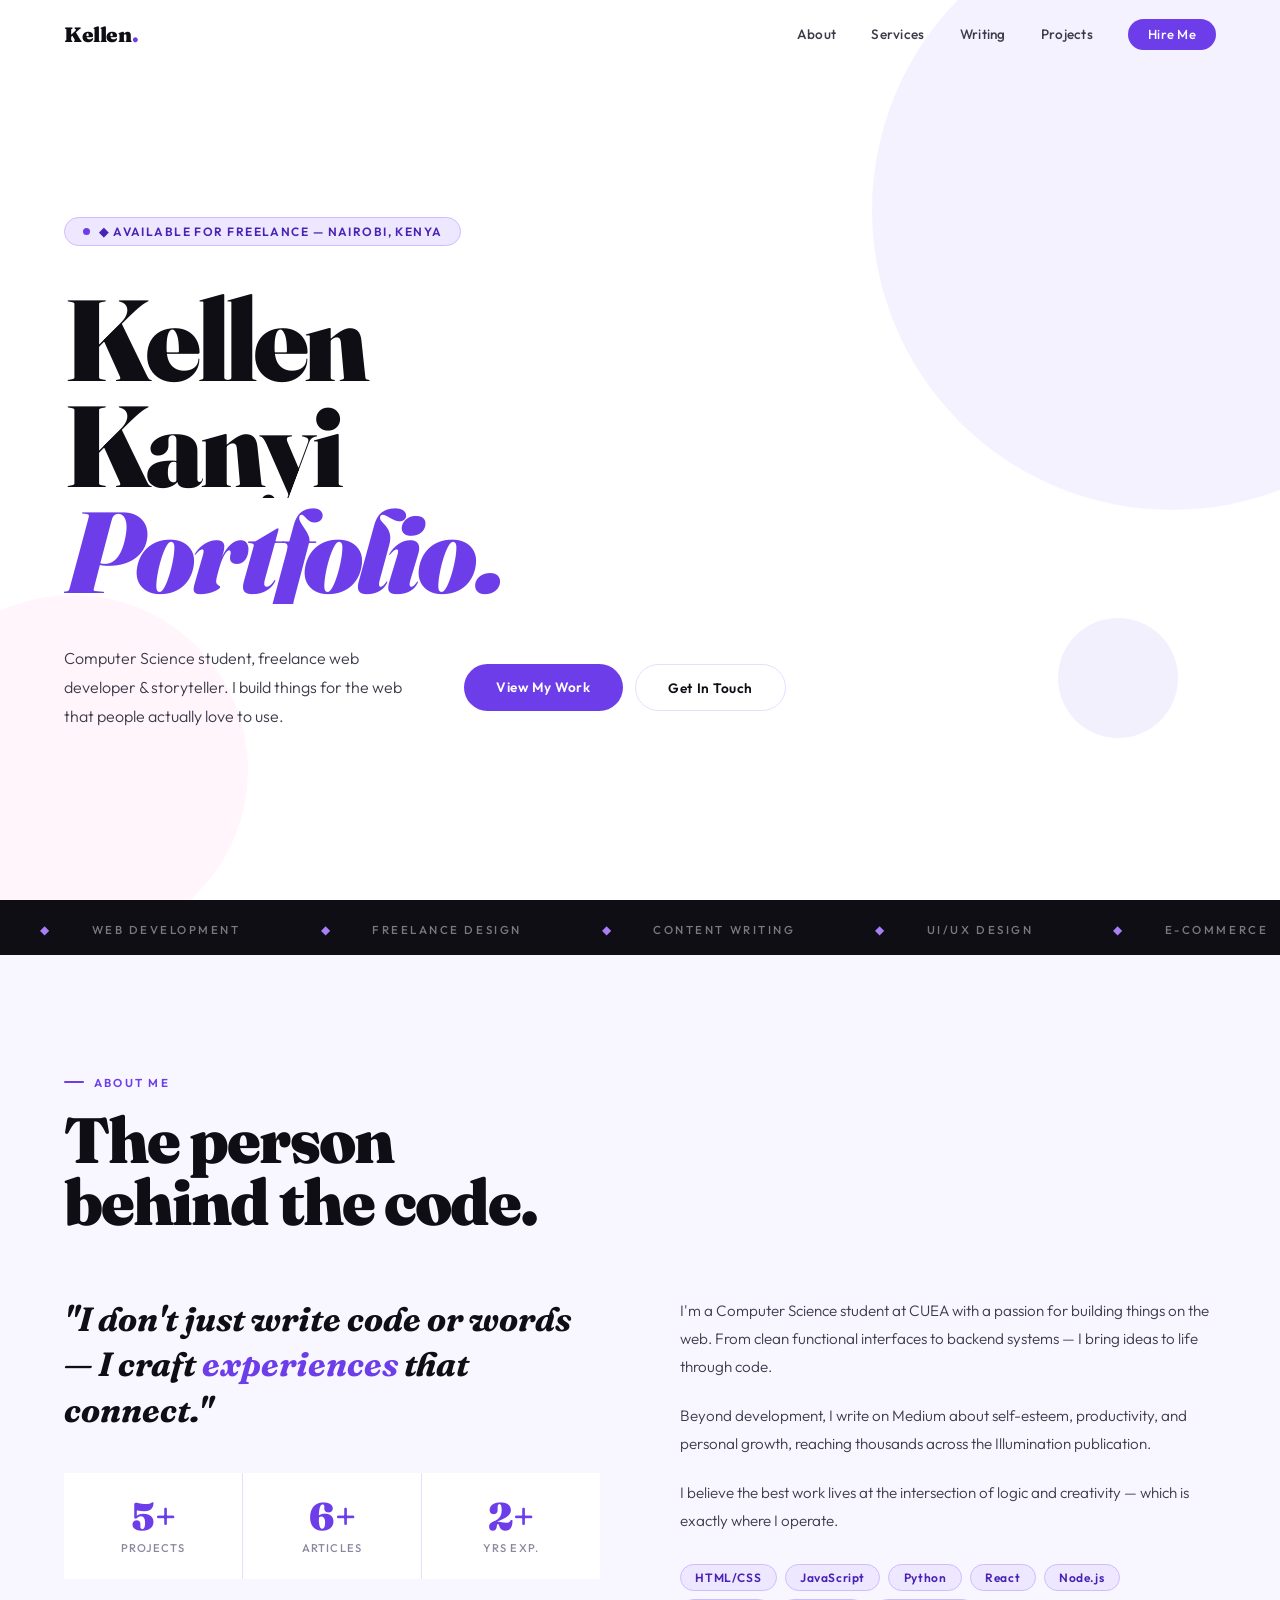
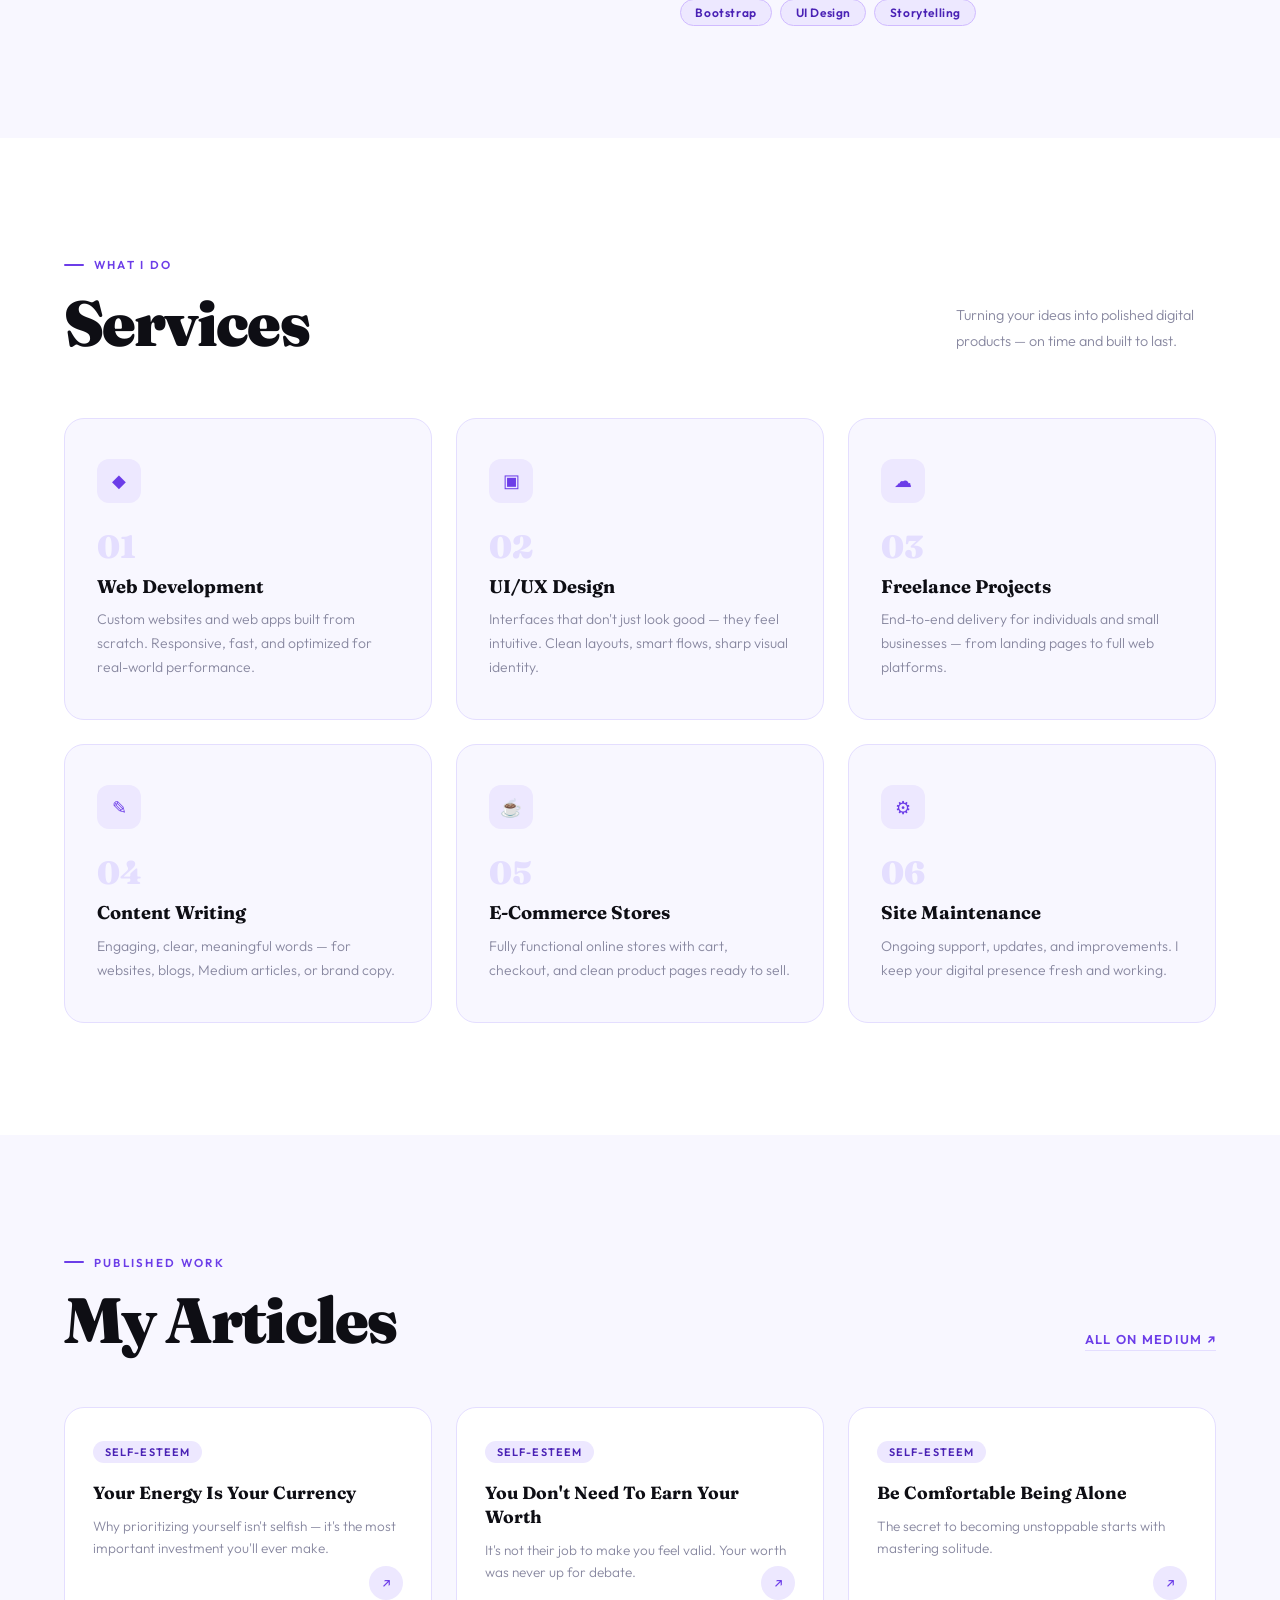
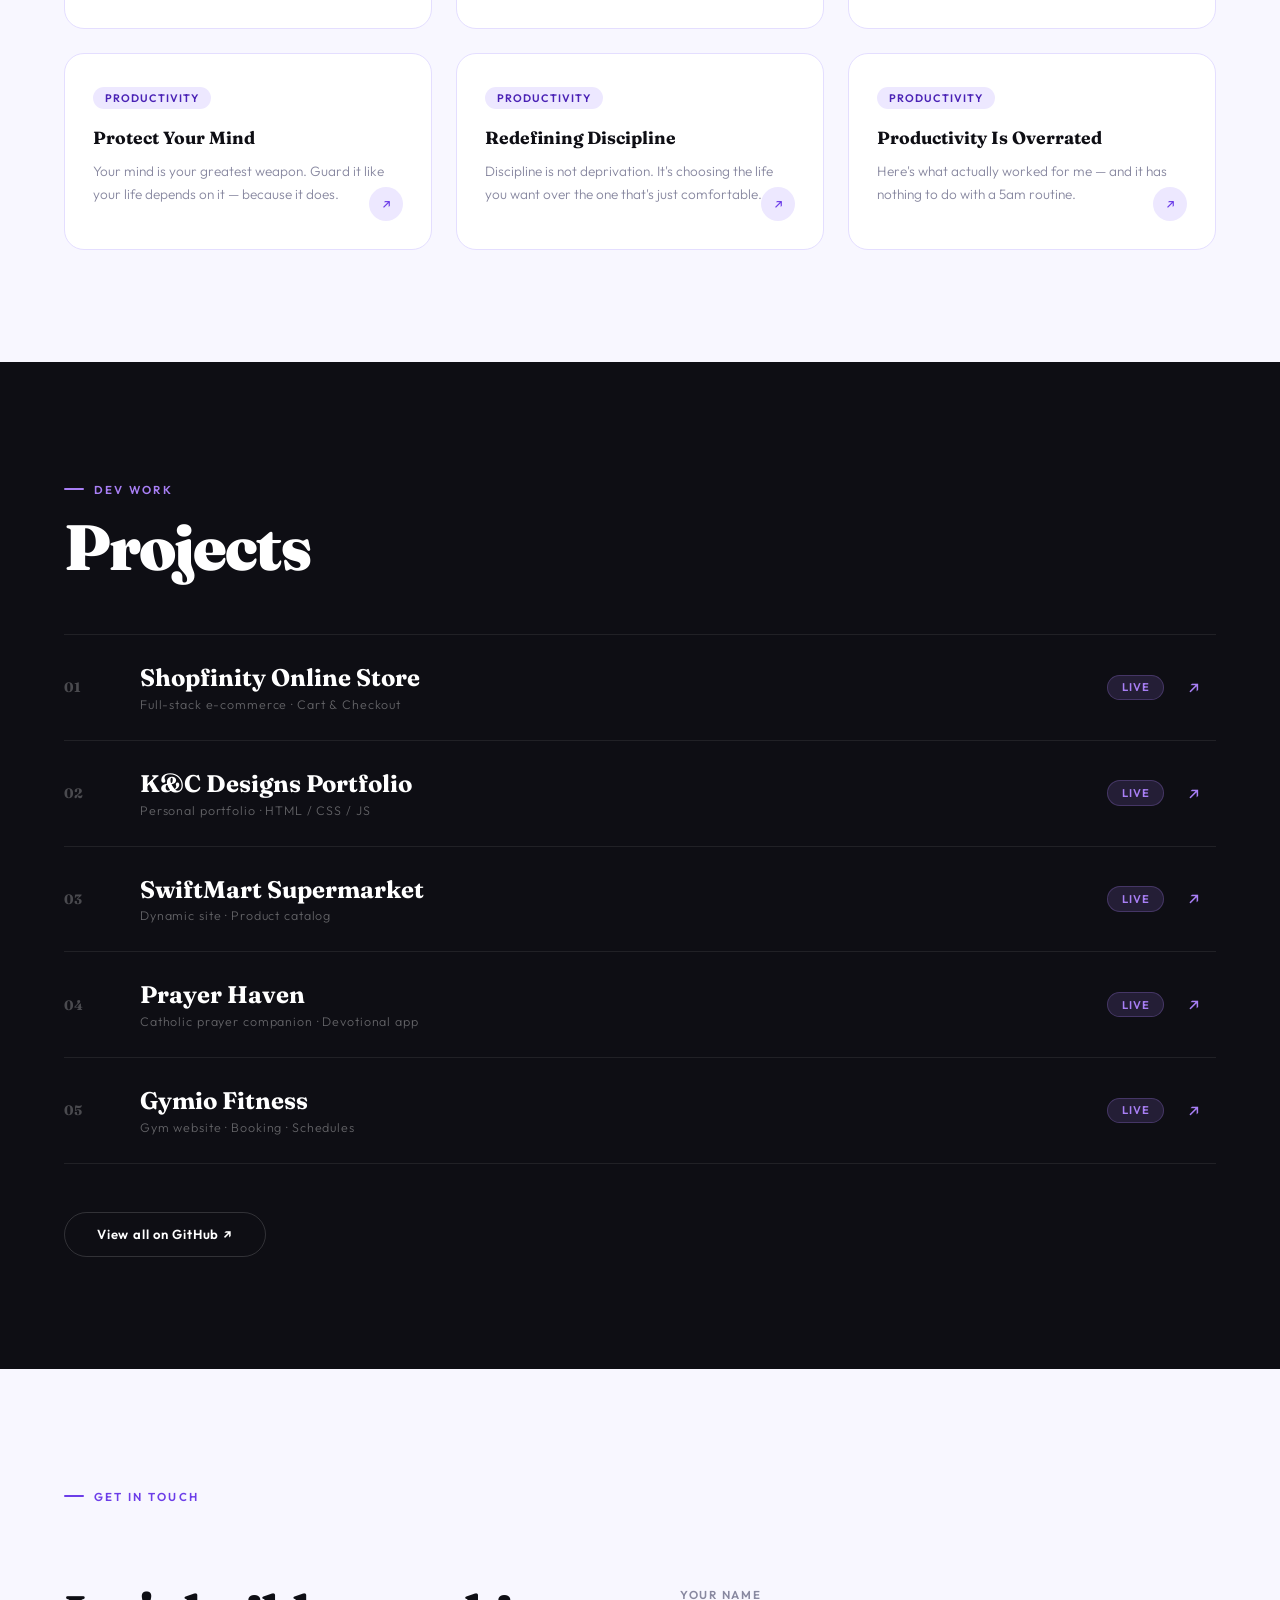
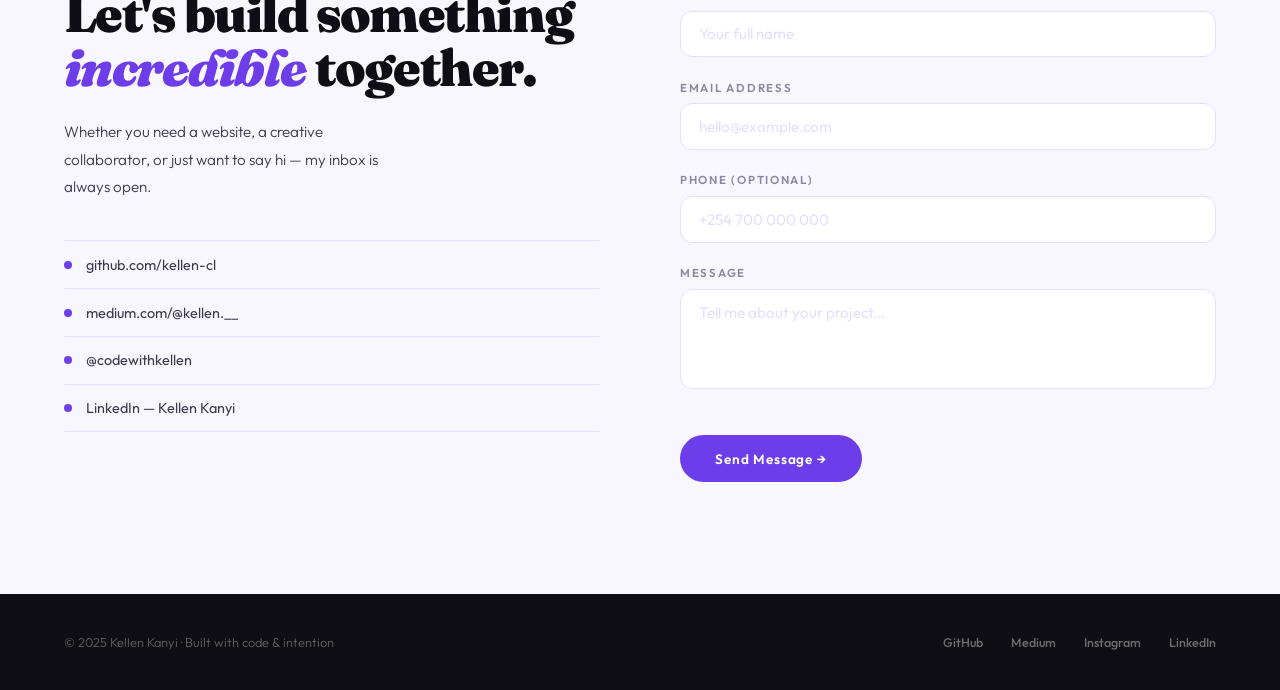
==== index.html @ f04d20f4 "Update index.html" ====
<!DOCTYPE html>
<html lang="en">
<head>
<meta charset="UTF-8">
<meta name="viewport" content="width=device-width, initial-scale=1.0">
<title>Kellen Kanyi</title>
<link href="https://fonts.googleapis.com/css2?family=Fraunces:ital,wght@0,700;0,900;1,700&family=Outfit:wght@300;400;500;600&display=swap" rel="stylesheet">
<style>
*{margin:0;padding:0;box-sizing:border-box}
:root{
  --white:#ffffff;--off:#f8f7ff;--off2:#f0eeff;
  --ink:#0e0e14;--ink2:#3a3a4a;--ink3:#8888a0;
  --p:#6c3de8;--p-dark:#4a22b5;--p-light:#ede8ff;--p-mid:#a87ff5;
  --border:#e4deff;
}
html{scroll-behavior:smooth}
body{background:var(--white);color:var(--ink);font-family:'Outfit',sans-serif;overflow-x:hidden}
::-webkit-scrollbar{width:3px}
::-webkit-scrollbar-track{background:var(--off)}
::-webkit-scrollbar-thumb{background:var(--p)}

/* NAV */
nav{position:fixed;top:0;left:0;right:0;z-index:200;padding:1.2rem 5vw;display:flex;justify-content:space-between;align-items:center;transition:all .35s}
nav.scrolled{background:rgba(255,255,255,.94);backdrop-filter:blur(18px);border-bottom:1px solid var(--border);padding:.9rem 5vw}
.nav-logo{font-family:'Fraunces',serif;font-weight:900;font-size:1.3rem;color:var(--ink);text-decoration:none;letter-spacing:-.02em}
.nav-logo span{color:var(--p)}
.nav-links{display:flex;gap:2.2rem;align-items:center}
.nav-links a{color:var(--ink2);text-decoration:none;font-size:.85rem;font-weight:500;letter-spacing:.02em;transition:color .2s}
.nav-links a:hover{color:var(--p)}
.nav-cta{background:var(--p)!important;color:#fff!important;padding:.45rem 1.25rem!important;font-size:.82rem!important}
.nav-cta:hover{background:var(--p-dark)!important}
.hamburger{display:none;flex-direction:column;gap:5px;cursor:pointer;padding:4px}
.hamburger span{display:block;width:22px;height:2px;background:var(--ink);border-radius:2px;transition:all .3s}
.mob-menu{display:none;position:fixed;top:64px;left:0;right:0;bottom:0;background:#fff;z-index:190;padding:3rem 5vw;flex-direction:column;gap:0}
.mob-menu.open{display:flex}
.mob-menu a{font-family:'Fraunces',serif;font-size:2.4rem;font-weight:700;color:var(--ink);text-decoration:none;padding:1rem 0;border-bottom:1px solid var(--border);opacity:0;transform:translateY(20px);animation:mobIn .4s forwards}
.mob-menu a:nth-child(1){animation-delay:.05s}
.mob-menu a:nth-child(2){animation-delay:.1s}
.mob-menu a:nth-child(3){animation-delay:.15s}
.mob-menu a:nth-child(4){animation-delay:.2s}
.mob-menu a:nth-child(5){animation-delay:.25s}
.mob-menu a:hover{color:var(--p)}
@keyframes mobIn{to{opacity:1;transform:translateY(0)}}

/* HERO */
#hero{min-height:100vh;display:flex;align-items:center;padding:8rem 5vw 5rem;background:var(--white);position:relative;overflow:hidden}
.hero-blob{position:absolute;border-radius:50%;pointer-events:none}
.blob1{width:min(600px,90vw);height:min(600px,90vw);background:var(--p-light);top:-10%;right:-15%;opacity:.55;border-radius:50%}
.blob2{width:min(350px,60vw);height:min(350px,60vw);background:#ffe8f5;bottom:-5%;left:-8%;opacity:.45;border-radius:50%}
.blob3{width:120px;height:120px;background:var(--p);bottom:18%;right:8%;opacity:.08;border-radius:50%}
.hero-inner{position:relative;z-index:2;max-width:800px}
.hero-tag{display:inline-flex;align-items:center;gap:.6rem;background:var(--p-light);color:var(--p-dark);border:1px solid #d0bbff;padding:.38rem 1.1rem;font-size:.75rem;font-weight:600;letter-spacing:.12em;text-transform:uppercase;border-radius:100px;margin-bottom:2.5rem;opacity:0;animation:fadeUp .7s .15s forwards}
.hero-tag::before{content:'';width:7px;height:7px;border-radius:50%;background:var(--p);animation:blink 1.8s infinite}
@keyframes blink{0%,100%{opacity:1}50%{opacity:.3}}
h1.hero-h{font-family:'Fraunces',serif;font-weight:900;font-size:clamp(3.2rem,9vw,8rem);line-height:.92;letter-spacing:-.04em;color:var(--ink)}
.hero-h .ln{overflow:hidden;display:block}
.hero-h .ln span{display:block;opacity:0;transform:translateY(108%);animation:slideUp .9s cubic-bezier(.16,1,.3,1) forwards}
.hero-h .ln:nth-child(1) span{animation-delay:.25s}
.hero-h .ln:nth-child(2) span{animation-delay:.4s}
.hero-h .ln:nth-child(3) span{animation-delay:.55s;font-style:italic;color:var(--p)}
.hero-row{display:flex;flex-wrap:wrap;gap:2.5rem;align-items:center;margin-top:2.5rem;opacity:0;animation:fadeUp .8s .85s forwards}
.hero-desc{max-width:360px;font-size:1rem;line-height:1.8;color:var(--ink2);font-weight:300}
.hero-btns{display:flex;flex-wrap:wrap;gap:.8rem}
.btn-primary{background:var(--p);color:#fff;padding:.85rem 2rem;font-family:'Outfit',sans-serif;font-size:.85rem;font-weight:600;letter-spacing:.04em;text-decoration:none;border-radius:100px;transition:background .25s,transform .2s;display:inline-block}
.btn-primary:hover{background:var(--p-dark);transform:translateY(-2px)}
.btn-outline{background:transparent;color:var(--ink);border:1.5px solid var(--border);padding:.85rem 2rem;font-family:'Outfit',sans-serif;font-size:.85rem;font-weight:600;letter-spacing:.04em;text-decoration:none;border-radius:100px;transition:all .25s;display:inline-block}
.btn-outline:hover{border-color:var(--p);color:var(--p)}
@keyframes slideUp{to{opacity:1;transform:translateY(0)}}
@keyframes fadeUp{from{opacity:0;transform:translateY(18px)}to{opacity:1;transform:translateY(0)}}

/* MARQUEE */
.marquee-wrap{padding:1.1rem 0;background:var(--ink);overflow:hidden;white-space:nowrap}
.marquee-track{display:inline-flex;animation:ticker 20s linear infinite}
.m-item{font-size:.72rem;letter-spacing:.22em;text-transform:uppercase;font-weight:500;color:rgba(255,255,255,.45);padding:0 2.5rem}
.m-item .dot{color:var(--p-mid);margin-right:2.5rem}
@keyframes ticker{from{transform:translateX(0)}to{transform:translateX(-50%)}}

/* COMMON */
section{padding:7rem 5vw;position:relative}
.eyebrow{display:inline-flex;align-items:center;gap:.6rem;font-size:.72rem;font-weight:600;letter-spacing:.2em;text-transform:uppercase;color:var(--p);margin-bottom:1.2rem}
.eyebrow::before{content:'';width:20px;height:2px;background:var(--p);border-radius:2px}
.sec-title{font-family:'Fraunces',serif;font-weight:900;font-size:clamp(2.2rem,5vw,4rem);line-height:.97;letter-spacing:-.03em;color:var(--ink)}

/* ABOUT */
#about{background:var(--off)}
.about-wrap{display:grid;grid-template-columns:1fr 1fr;gap:5rem;align-items:start;margin-top:4rem}
.about-quote{font-family:'Fraunces',serif;font-size:clamp(1.4rem,2.8vw,2.1rem);font-style:italic;font-weight:700;line-height:1.35;color:var(--ink);margin-bottom:2.5rem}
.about-quote em{color:var(--p);font-style:italic}
.stats-row{display:grid;grid-template-columns:repeat(3,1fr);gap:1px;background:var(--border)}
.stat-b{background:var(--white);padding:1.5rem 1rem;text-align:center}
.stat-n{font-family:'Fraunces',serif;font-size:2.4rem;font-weight:900;color:var(--p);line-height:1}
.stat-l{font-size:.7rem;letter-spacing:.1em;text-transform:uppercase;color:var(--ink3);margin-top:.35rem;font-weight:500}
.about-body p{color:var(--ink2);line-height:1.85;font-size:.95rem;font-weight:300;margin-bottom:1.3rem}
.skill-chips{display:flex;flex-wrap:wrap;gap:.5rem;margin-top:1.75rem}
.sk{background:var(--p-light);color:var(--p-dark);border:1px solid #d0bbff;padding:.32rem .9rem;font-size:.75rem;font-weight:600;letter-spacing:.05em;border-radius:100px}

/* SERVICES */
#services{background:var(--white)}
.svc-top{display:flex;flex-wrap:wrap;justify-content:space-between;align-items:flex-end;gap:2rem;margin-bottom:4rem}
.svc-note{max-width:260px;color:var(--ink3);font-size:.9rem;line-height:1.75;font-weight:300}
.svc-grid{display:grid;grid-template-columns:repeat(3,1fr);gap:1.5rem}
.svc-card{background:var(--off);border:1px solid var(--border);padding:2.5rem 2rem;border-radius:20px;position:relative;overflow:hidden;transition:all .35s cubic-bezier(.16,1,.3,1)}
.svc-card:hover{background:var(--p);border-color:var(--p);transform:translateY(-6px)}
.svc-card:hover .svc-n{color:rgba(255,255,255,.2)}
.svc-card:hover .svc-name{color:#fff}
.svc-card:hover .svc-desc{color:rgba(255,255,255,.75)}
.svc-card:hover .svc-icon-wrap{background:rgba(255,255,255,.15);color:#fff}
.svc-icon-wrap{width:44px;height:44px;background:var(--p-light);border-radius:12px;display:flex;align-items:center;justify-content:center;font-size:1.1rem;margin-bottom:1.75rem;transition:all .35s;color:var(--p)}
.svc-n{font-family:'Fraunces',serif;font-size:2rem;font-weight:900;color:var(--border);line-height:1;margin-bottom:.75rem;transition:color .35s}
.svc-name{font-family:'Fraunces',serif;font-size:1.15rem;font-weight:700;color:var(--ink);margin-bottom:.65rem;transition:color .35s}
.svc-desc{color:var(--ink3);font-size:.875rem;line-height:1.7;font-weight:300;transition:color .35s}

/* WRITING */
#writing{background:var(--off)}
.writing-top{display:flex;flex-wrap:wrap;justify-content:space-between;align-items:flex-end;gap:1.5rem;margin-bottom:3.5rem}
.med-link{font-size:.8rem;font-weight:600;letter-spacing:.1em;text-transform:uppercase;color:var(--p);text-decoration:none;display:inline-flex;align-items:center;gap:.4rem;border-bottom:1.5px solid var(--border);padding-bottom:.2rem;transition:border-color .2s}
.med-link:hover{border-color:var(--p)}
.art-grid{display:grid;grid-template-columns:repeat(3,1fr);gap:1.5rem}
.art-card{background:var(--white);border:1px solid var(--border);border-radius:20px;padding:2rem 1.75rem 2.75rem;position:relative;text-decoration:none;color:inherit;display:block;transition:all .35s cubic-bezier(.16,1,.3,1)}
.art-card:hover{border-color:var(--p);transform:translateY(-5px);box-shadow:0 16px 40px rgba(108,61,232,.1)}
.art-cat{display:inline-block;background:var(--p-light);color:var(--p-dark);padding:.25rem .75rem;border-radius:100px;font-size:.68rem;font-weight:600;letter-spacing:.1em;text-transform:uppercase;margin-bottom:1.1rem}
.art-title{font-family:'Fraunces',serif;font-size:1.1rem;font-weight:700;line-height:1.35;color:var(--ink);margin-bottom:.65rem}
.art-snip{color:var(--ink3);font-size:.85rem;line-height:1.65;font-weight:300}
.art-arr{position:absolute;bottom:1.75rem;right:1.75rem;width:34px;height:34px;background:var(--p-light);border-radius:50%;display:flex;align-items:center;justify-content:center;color:var(--p);font-size:.85rem;transition:all .3s}
.art-card:hover .art-arr{background:var(--p);color:#fff}

/* PROJECTS */
#projects{background:var(--ink)}
#projects .eyebrow{color:var(--p-mid)}
#projects .eyebrow::before{background:var(--p-mid)}
#projects .sec-title{color:#fff}
.proj-list{margin-top:3.5rem}
.proj-row{display:grid;grid-template-columns:52px 1fr auto 28px;gap:1.5rem;align-items:center;padding:1.75rem 0;border-bottom:1px solid rgba(255,255,255,.08);text-decoration:none;color:inherit;transition:all .25s}
.proj-row:first-child{border-top:1px solid rgba(255,255,255,.08)}
.proj-row:hover{padding-left:.75rem}
.proj-idx{font-family:'Fraunces',serif;font-size:.85rem;color:rgba(255,255,255,.25);font-weight:700}
.proj-name{font-family:'Fraunces',serif;font-size:clamp(1.1rem,2.5vw,1.5rem);font-weight:700;color:#fff;transition:color .25s}
.proj-row:hover .proj-name{color:var(--p-mid)}
.proj-sub{font-size:.78rem;letter-spacing:.07em;color:rgba(255,255,255,.35);margin-top:.3rem;font-weight:300}
.proj-tag{background:rgba(168,127,245,.15);color:var(--p-mid);border:1px solid rgba(168,127,245,.25);padding:.3rem .85rem;font-size:.7rem;font-weight:600;letter-spacing:.08em;text-transform:uppercase;border-radius:100px;white-space:nowrap}
.proj-arr{color:var(--p-mid);font-size:1.1rem;transition:transform .3s}
.proj-row:hover .proj-arr{transform:translate(3px,-3px)}
.proj-gh-btn{display:inline-flex;align-items:center;gap:.65rem;margin-top:3rem;background:transparent;border:1.5px solid rgba(255,255,255,.15);color:#fff;padding:.85rem 2rem;font-family:'Outfit',sans-serif;font-size:.82rem;font-weight:600;letter-spacing:.06em;text-decoration:none;border-radius:100px;transition:all .3s}
.proj-gh-btn:hover{background:var(--p);border-color:var(--p)}

/* CONTACT */
#contact{background:var(--off)}
.contact-wrap{display:grid;grid-template-columns:1fr 1fr;gap:5rem;margin-top:4rem;align-items:start}
.contact-big{font-family:'Fraunces',serif;font-size:clamp(1.8rem,4vw,3.2rem);font-weight:900;line-height:1.05;letter-spacing:-.03em;color:var(--ink);margin-bottom:1.5rem}
.contact-big em{color:var(--p);font-style:italic}
.contact-sub{color:var(--ink2);font-size:.95rem;line-height:1.8;font-weight:300;margin-bottom:2.5rem;max-width:320px}
.c-links{border-top:1px solid var(--border)}
.c-link{display:flex;align-items:center;gap:.9rem;padding:.9rem 0;border-bottom:1px solid var(--border);color:var(--ink2);text-decoration:none;font-size:.9rem;font-weight:400;transition:color .2s}
.c-link:hover{color:var(--p)}
.c-dot{width:8px;height:8px;border-radius:50%;background:var(--p);flex-shrink:0}
.f-group{margin-bottom:1.4rem}
.f-label{display:block;font-size:.72rem;font-weight:600;letter-spacing:.15em;text-transform:uppercase;color:var(--ink3);margin-bottom:.55rem}
.f-input{width:100%;background:var(--white);border:1.5px solid var(--border);border-radius:12px;padding:.8rem 1.1rem;color:var(--ink);font-family:'Outfit',sans-serif;font-size:.95rem;font-weight:400;outline:none;transition:border-color .25s}
.f-input:focus{border-color:var(--p)}
.f-input::placeholder{color:var(--border)}
textarea.f-input{resize:none;height:100px}
.btn-send{background:var(--p);color:#fff;font-family:'Outfit',sans-serif;font-weight:600;font-size:.85rem;letter-spacing:.06em;padding:.9rem 2.2rem;border:none;border-radius:100px;cursor:pointer;margin-top:1.25rem;transition:background .25s,transform .2s}
.btn-send:hover{background:var(--p-dark);transform:translateY(-2px)}

/* FOOTER */
footer{background:var(--ink);padding:2.5rem 5vw;display:flex;flex-wrap:wrap;justify-content:space-between;align-items:center;gap:1.5rem}
.foot-copy{color:rgba(255,255,255,.35);font-size:.8rem;font-weight:300}
.foot-links{display:flex;flex-wrap:wrap;gap:1.75rem}
.foot-links a{color:rgba(255,255,255,.4);text-decoration:none;font-size:.78rem;font-weight:500;transition:color .2s}
.foot-links a:hover{color:var(--p-mid)}

/* REVEAL */
.reveal{opacity:0;transform:translateY(32px);transition:opacity .9s cubic-bezier(.16,1,.3,1),transform .9s cubic-bezier(.16,1,.3,1)}
.reveal.vis{opacity:1;transform:translateY(0)}
.d1{transition-delay:.1s}.d2{transition-delay:.2s}.d3{transition-delay:.3s}

/* LOADER */
#loader{position:fixed;inset:0;background:var(--white);z-index:9999;display:flex;flex-direction:column;align-items:center;justify-content:center;gap:2rem;transition:opacity .7s .95s,visibility .7s .95s}
#loader.done{opacity:0;visibility:hidden;pointer-events:none}
.l-logo{font-family:'Fraunces',serif;font-size:1.6rem;font-weight:900;color:var(--ink);letter-spacing:-.03em}
.l-logo span{color:var(--p)}
.l-track{width:160px;height:2px;background:var(--border);border-radius:2px;overflow:hidden}
.l-bar{height:100%;width:0;background:var(--p);border-radius:2px;animation:lbar 1.1s cubic-bezier(.16,1,.3,1) .1s forwards}
@keyframes lbar{to{width:100%}}

/* RESPONSIVE */
@media(max-width:768px){
  .nav-links{display:none}
  .hamburger{display:flex}
  #hero{padding:7rem 5vw 4rem}
  .hero-row{flex-direction:column;align-items:flex-start;gap:2rem}
  .blob1{width:70vw;height:70vw;right:-20%}
  .about-wrap{grid-template-columns:1fr;gap:3rem}
  .svc-grid{grid-template-columns:1fr}
  .art-grid{grid-template-columns:1fr}
  .proj-row{grid-template-columns:40px 1fr 24px;gap:1rem}
  .proj-tag{display:none}
  .contact-wrap{grid-template-columns:1fr;gap:3.5rem}
  footer{flex-direction:column;text-align:center}
  section{padding:4.5rem 5vw}
}
@media(min-width:769px) and (max-width:1060px){
  .svc-grid{grid-template-columns:1fr 1fr}
  .art-grid{grid-template-columns:1fr 1fr}
  .proj-row{grid-template-columns:44px 1fr auto 24px}
}
</style>
</head>
<body>

<div id="loader">
  <div class="l-logo">Kellen <span>Kanyi</span></div>
  <div class="l-track"><div class="l-bar"></div></div>
</div>

<nav id="nav">
  <a class="nav-logo" href="#">Kellen<span>.</span></a>
  <div class="nav-links">
    <a href="#about">About</a>
    <a href="#services">Services</a>
    <a href="#writing">Writing</a>
    <a href="#projects">Projects</a>
    <a href="#contact" class="nav-cta btn-primary" style="padding:.45rem 1.25rem;font-size:.82rem;border-radius:100px">Hire Me</a>
  </div>
  <div class="hamburger" id="hbg" onclick="toggleMob()">
    <span id="h1"></span><span id="h2"></span><span id="h3"></span>
  </div>
</nav>

<div class="mob-menu" id="mobMenu">
  <a href="#about" onclick="closeMob()">About</a>
  <a href="#services" onclick="closeMob()">Services</a>
  <a href="#writing" onclick="closeMob()">Writing</a>
  <a href="#projects" onclick="closeMob()">Projects</a>
  <a href="#contact" onclick="closeMob()">Contact</a>
</div>

<!-- HERO -->
<section id="hero">
  <div class="hero-blob blob1"></div>
  <div class="hero-blob blob2"></div>
  <div class="hero-blob blob3"></div>
  <div class="hero-inner">
    <div class="hero-tag">&#9670; Available for freelance &mdash; Nairobi, Kenya</div>
    <h1 class="hero-h">
      <span class="ln"><span>Kellen</span></span>
      <span class="ln"><span>Kanyi</span></span>
      <span class="ln"><span>Portfolio.</span></span>
    </h1>
    <div class="hero-row">
      <p class="hero-desc">Computer Science student, freelance web developer &amp; storyteller. I build things for the web that people actually love to use.</p>
      <div class="hero-btns">
        <a class="btn-primary" href="#projects">View My Work</a>
        <a class="btn-outline" href="#contact">Get In Touch</a>
      </div>
    </div>
  </div>
</section>

<!-- TICKER -->
<div class="marquee-wrap">
  <div class="marquee-track">
    <span class="m-item"><span class="dot">&#9670;</span>Web Development</span>
    <span class="m-item"><span class="dot">&#9670;</span>Freelance Design</span>
    <span class="m-item"><span class="dot">&#9670;</span>Content Writing</span>
    <span class="m-item"><span class="dot">&#9670;</span>UI/UX Design</span>
    <span class="m-item"><span class="dot">&#9670;</span>E-Commerce</span>
    <span class="m-item"><span class="dot">&#9670;</span>Brand Identity</span>
    <span class="m-item"><span class="dot">&#9670;</span>Web Development</span>
    <span class="m-item"><span class="dot">&#9670;</span>Freelance Design</span>
    <span class="m-item"><span class="dot">&#9670;</span>Content Writing</span>
    <span class="m-item"><span class="dot">&#9670;</span>UI/UX Design</span>
    <span class="m-item"><span class="dot">&#9670;</span>E-Commerce</span>
    <span class="m-item"><span class="dot">&#9670;</span>Brand Identity</span>
  </div>
</div>

<!-- ABOUT -->
<section id="about">
  <div class="reveal"><div class="eyebrow">About Me</div><h2 class="sec-title">The person<br>behind the code.</h2></div>
  <div class="about-wrap">
    <div class="reveal d1">
      <p class="about-quote">"I don't just write code or words &mdash; I craft <em>experiences</em> that connect."</p>
      <div class="stats-row">
        <div class="stat-b"><div class="stat-n" data-count="5">0</div><div class="stat-l">Projects</div></div>
        <div class="stat-b"><div class="stat-n" data-count="6">0</div><div class="stat-l">Articles</div></div>
        <div class="stat-b"><div class="stat-n" data-count="2">0</div><div class="stat-l">Yrs Exp.</div></div>
      </div>
    </div>
    <div class="reveal d2">
      <div class="about-body">
        <p>I'm a Computer Science student at CUEA with a passion for building things on the web. From clean functional interfaces to backend systems &mdash; I bring ideas to life through code.</p>
        <p>Beyond development, I write on Medium about self-esteem, productivity, and personal growth, reaching thousands across the Illumination publication.</p>
        <p>I believe the best work lives at the intersection of logic and creativity &mdash; which is exactly where I operate.</p>
      </div>
      <div class="skill-chips">
        <div class="sk">HTML/CSS</div>
        <div class="sk">JavaScript</div>
        <div class="sk">Python</div>
        <div class="sk">React</div>
        <div class="sk">Node.js</div>
        <div class="sk">Bootstrap</div>
        <div class="sk">UI Design</div>
        <div class="sk">Storytelling</div>
      </div>
    </div>
  </div>
</section>

<!-- SERVICES -->
<section id="services">
  <div class="svc-top reveal">
    <div><div class="eyebrow">What I Do</div><h2 class="sec-title">Services</h2></div>
    <p class="svc-note">Turning your ideas into polished digital products &mdash; on time and built to last.</p>
  </div>
  <div class="svc-grid reveal d1">
    <div class="svc-card">
      <div class="svc-icon-wrap">&#9670;</div>
      <div class="svc-n">01</div>
      <div class="svc-name">Web Development</div>
      <div class="svc-desc">Custom websites and web apps built from scratch. Responsive, fast, and optimized for real-world performance.</div>
    </div>
    <div class="svc-card">
      <div class="svc-icon-wrap">&#9635;</div>
      <div class="svc-n">02</div>
      <div class="svc-name">UI/UX Design</div>
      <div class="svc-desc">Interfaces that don't just look good &mdash; they feel intuitive. Clean layouts, smart flows, sharp visual identity.</div>
    </div>
    <div class="svc-card">
      <div class="svc-icon-wrap">&#9729;</div>
      <div class="svc-n">03</div>
      <div class="svc-name">Freelance Projects</div>
      <div class="svc-desc">End-to-end delivery for individuals and small businesses &mdash; from landing pages to full web platforms.</div>
    </div>
    <div class="svc-card">
      <div class="svc-icon-wrap">&#9998;</div>
      <div class="svc-n">04</div>
      <div class="svc-name">Content Writing</div>
      <div class="svc-desc">Engaging, clear, meaningful words &mdash; for websites, blogs, Medium articles, or brand copy.</div>
    </div>
    <div class="svc-card">
      <div class="svc-icon-wrap">&#9749;</div>
      <div class="svc-n">05</div>
      <div class="svc-name">E-Commerce Stores</div>
      <div class="svc-desc">Fully functional online stores with cart, checkout, and clean product pages ready to sell.</div>
    </div>
    <div class="svc-card">
      <div class="svc-icon-wrap">&#9881;</div>
      <div class="svc-n">06</div>
      <div class="svc-name">Site Maintenance</div>
      <div class="svc-desc">Ongoing support, updates, and improvements. I keep your digital presence fresh and working.</div>
    </div>
  </div>
</section>

<!-- WRITING -->
<section id="writing">
  <div class="writing-top reveal">
    <div><div class="eyebrow">Published Work</div><h2 class="sec-title">My Articles</h2></div>
    <a class="med-link" href="https://medium.com/@kellen.__" target="_blank">All on Medium &#8599;</a>
  </div>
  <div class="art-grid">
    <a class="art-card reveal" href="https://medium.com/illumination/your-energy-is-currency-6d61b9c613b5" target="_blank">
      <div class="art-cat">Self-Esteem</div>
      <div class="art-title">Your Energy Is Your Currency</div>
      <div class="art-snip">Why prioritizing yourself isn't selfish &mdash; it's the most important investment you'll ever make.</div>
      <div class="art-arr">&#8599;</div>
    </a>
    <a class="art-card reveal d1" href="https://medium.com/illumination/you-dont-need-to-earn-your-worth-0fbac6925e66" target="_blank">
      <div class="art-cat">Self-Esteem</div>
      <div class="art-title">You Don't Need To Earn Your Worth</div>
      <div class="art-snip">It's not their job to make you feel valid. Your worth was never up for debate.</div>
      <div class="art-arr">&#8599;</div>
    </a>
    <a class="art-card reveal d2" href="https://medium.com/illumination/be-comfortable-being-alone-8b3b70ee0b7d" target="_blank">
      <div class="art-cat">Self-Esteem</div>
      <div class="art-title">Be Comfortable Being Alone</div>
      <div class="art-snip">The secret to becoming unstoppable starts with mastering solitude.</div>
      <div class="art-arr">&#8599;</div>
    </a>
    <a class="art-card reveal" href="https://medium.com/illumination/protect-your-mind-67663664c3f1" target="_blank">
      <div class="art-cat">Productivity</div>
      <div class="art-title">Protect Your Mind</div>
      <div class="art-snip">Your mind is your greatest weapon. Guard it like your life depends on it &mdash; because it does.</div>
      <div class="art-arr">&#8599;</div>
    </a>
    <a class="art-card reveal d1" href="https://medium.com/illumination/redefining-discipline-827eb9c4efe4" target="_blank">
      <div class="art-cat">Productivity</div>
      <div class="art-title">Redefining Discipline</div>
      <div class="art-snip">Discipline is not deprivation. It's choosing the life you want over the one that's just comfortable.</div>
      <div class="art-arr">&#8599;</div>
    </a>
    <a class="art-card reveal d2" href="https://medium.com/illumination/productivity-is-overrated-4da36340d0b5" target="_blank">
      <div class="art-cat">Productivity</div>
      <div class="art-title">Productivity Is Overrated</div>
      <div class="art-snip">Here's what actually worked for me &mdash; and it has nothing to do with a 5am routine.</div>
      <div class="art-arr">&#8599;</div>
    </a>
  </div>
</section>

<!-- PROJECTS -->
<section id="projects">
  <div class="reveal"><div class="eyebrow">Dev Work</div><h2 class="sec-title">Projects</h2></div>
  <div class="proj-list">
    <a class="proj-row reveal" href="https://shopfinity-m47x.onrender.com/" target="_blank">
      <div class="proj-idx">01</div>
      <div><div class="proj-name">Shopfinity Online Store</div><div class="proj-sub">Full-stack e-commerce &middot; Cart &amp; Checkout</div></div>
      <div class="proj-tag">Live</div>
      <div class="proj-arr">&#8599;</div>
    </a>
    <a class="proj-row reveal d1" href="https://kellen-cl.github.io/my-portfolio/" target="_blank">
      <div class="proj-idx">02</div>
      <div><div class="proj-name">K&amp;C Designs Portfolio</div><div class="proj-sub">Personal portfolio &middot; HTML / CSS / JS</div></div>
      <div class="proj-tag">Live</div>
      <div class="proj-arr">&#8599;</div>
    </a>
    <a class="proj-row reveal d2" href="https://kellen-cl.github.io/swiftmart/" target="_blank">
      <div class="proj-idx">03</div>
      <div><div class="proj-name">SwiftMart Supermarket</div><div class="proj-sub">Dynamic site &middot; Product catalog</div></div>
      <div class="proj-tag">Live</div>
      <div class="proj-arr">&#8599;</div>
    </a>
    <a class="proj-row reveal" href="https://kellen-cl.github.io/prayer-haven/" target="_blank">
      <div class="proj-idx">04</div>
      <div><div class="proj-name">Prayer Haven</div><div class="proj-sub">Catholic prayer companion &middot; Devotional app</div></div>
      <div class="proj-tag">Live</div>
      <div class="proj-arr">&#8599;</div>
    </a>
    <a class="proj-row reveal d1" href="https://kellen-cl.github.io/gymio/" target="_blank">
      <div class="proj-idx">05</div>
      <div><div class="proj-name">Gymio Fitness</div><div class="proj-sub">Gym website &middot; Booking &middot; Schedules</div></div>
      <div class="proj-tag">Live</div>
      <div class="proj-arr">&#8599;</div>
    </a>
  </div>
  <a class="proj-gh-btn reveal" href="https://github.com/kellen-cl" target="_blank">View all on GitHub &#8599;</a>
</section>

<!-- CONTACT -->
<section id="contact">
  <div class="reveal"><div class="eyebrow">Get In Touch</div></div>
  <div class="contact-wrap">
    <div class="reveal d1">
      <h2 class="contact-big">Let's build something <em>incredible</em> together.</h2>
      <p class="contact-sub">Whether you need a website, a creative collaborator, or just want to say hi &mdash; my inbox is always open.</p>
      <div class="c-links">
        <a class="c-link" href="https://github.com/kellen-cl" target="_blank"><div class="c-dot"></div>github.com/kellen-cl</a>
        <a class="c-link" href="https://medium.com/@kellen.__" target="_blank"><div class="c-dot"></div>medium.com/@kellen.__</a>
        <a class="c-link" href="https://instagram.com/codewithkellen" target="_blank"><div class="c-dot"></div>@codewithkellen</a>
        <a class="c-link" href="https://www.linkedin.com/in/kellen-kanyi-294965356/" target="_blank"><div class="c-dot"></div>LinkedIn &mdash; Kellen Kanyi</a>
      </div>
    </div>
    <div class="reveal d2">
      <form action="https://formspree.io/f/mzzvlvny" method="POST">
        <div class="f-group"><label class="f-label">Your Name</label><input class="f-input" type="text" name="name" placeholder="Your full name" required></div>
        <div class="f-group"><label class="f-label">Email Address</label><input class="f-input" type="email" name="_replyto" placeholder="hello@example.com" required></div>
        <div class="f-group"><label class="f-label">Phone (optional)</label><input class="f-input" type="tel" name="phone" placeholder="+254 700 000 000"></div>
        <div class="f-group"><label class="f-label">Message</label><textarea class="f-input" name="message" placeholder="Tell me about your project..." required></textarea></div>
        <button type="submit" class="btn-send">Send Message &#8594;</button>
      </form>
    </div>
  </div>
</section>

<footer>
  <div class="foot-copy">&#169; 2025 Kellen Kanyi &middot; Built with code &amp; intention</div>
  <div class="foot-links">
    <a href="https://github.com/kellen-cl" target="_blank">GitHub</a>
    <a href="https://medium.com/@kellen.__" target="_blank">Medium</a>
    <a href="https://instagram.com/codewithkellen" target="_blank">Instagram</a>
    <a href="https://www.linkedin.com/in/kellen-kanyi-294965356/" target="_blank">LinkedIn</a>
  </div>
</footer>

<script>
window.addEventListener('load',()=>setTimeout(()=>document.getElementById('loader').classList.add('done'),1300))

const nav=document.getElementById('nav')
window.addEventListener('scroll',()=>nav.classList.toggle('scrolled',window.scrollY>60))

function toggleMob(){
  const m=document.getElementById('mobMenu'),open=m.classList.toggle('open')
  const h1=document.getElementById('h1'),h2=document.getElementById('h2'),h3=document.getElementById('h3')
  if(open){h1.style.cssText='transform:translateY(7px) rotate(45deg)';h2.style.opacity='0';h3.style.cssText='transform:translateY(-7px) rotate(-45deg)'}
  else{h1.style.cssText='';h2.style.opacity='';h3.style.cssText=''}
}
function closeMob(){
  document.getElementById('mobMenu').classList.remove('open')
  ;['h1','h2','h3'].forEach(id=>document.getElementById(id).style.cssText='')
}

const io=new IntersectionObserver(es=>es.forEach(e=>{if(e.isIntersecting)e.target.classList.add('vis')}),{threshold:.1})
document.querySelectorAll('.reveal').forEach(el=>io.observe(el))

const co=new IntersectionObserver(es=>es.forEach(e=>{
  if(!e.isIntersecting)return
  const el=e.target,t=+el.dataset.count;let n=0
  const iv=setInterval(()=>{n++;el.textContent=n+'+';if(n>=t)clearInterval(iv)},90)
  co.unobserve(el)
}),{threshold:.5})
document.querySelectorAll('[data-count]').forEach(el=>co.observe(el))
</script>
</body>
</html>
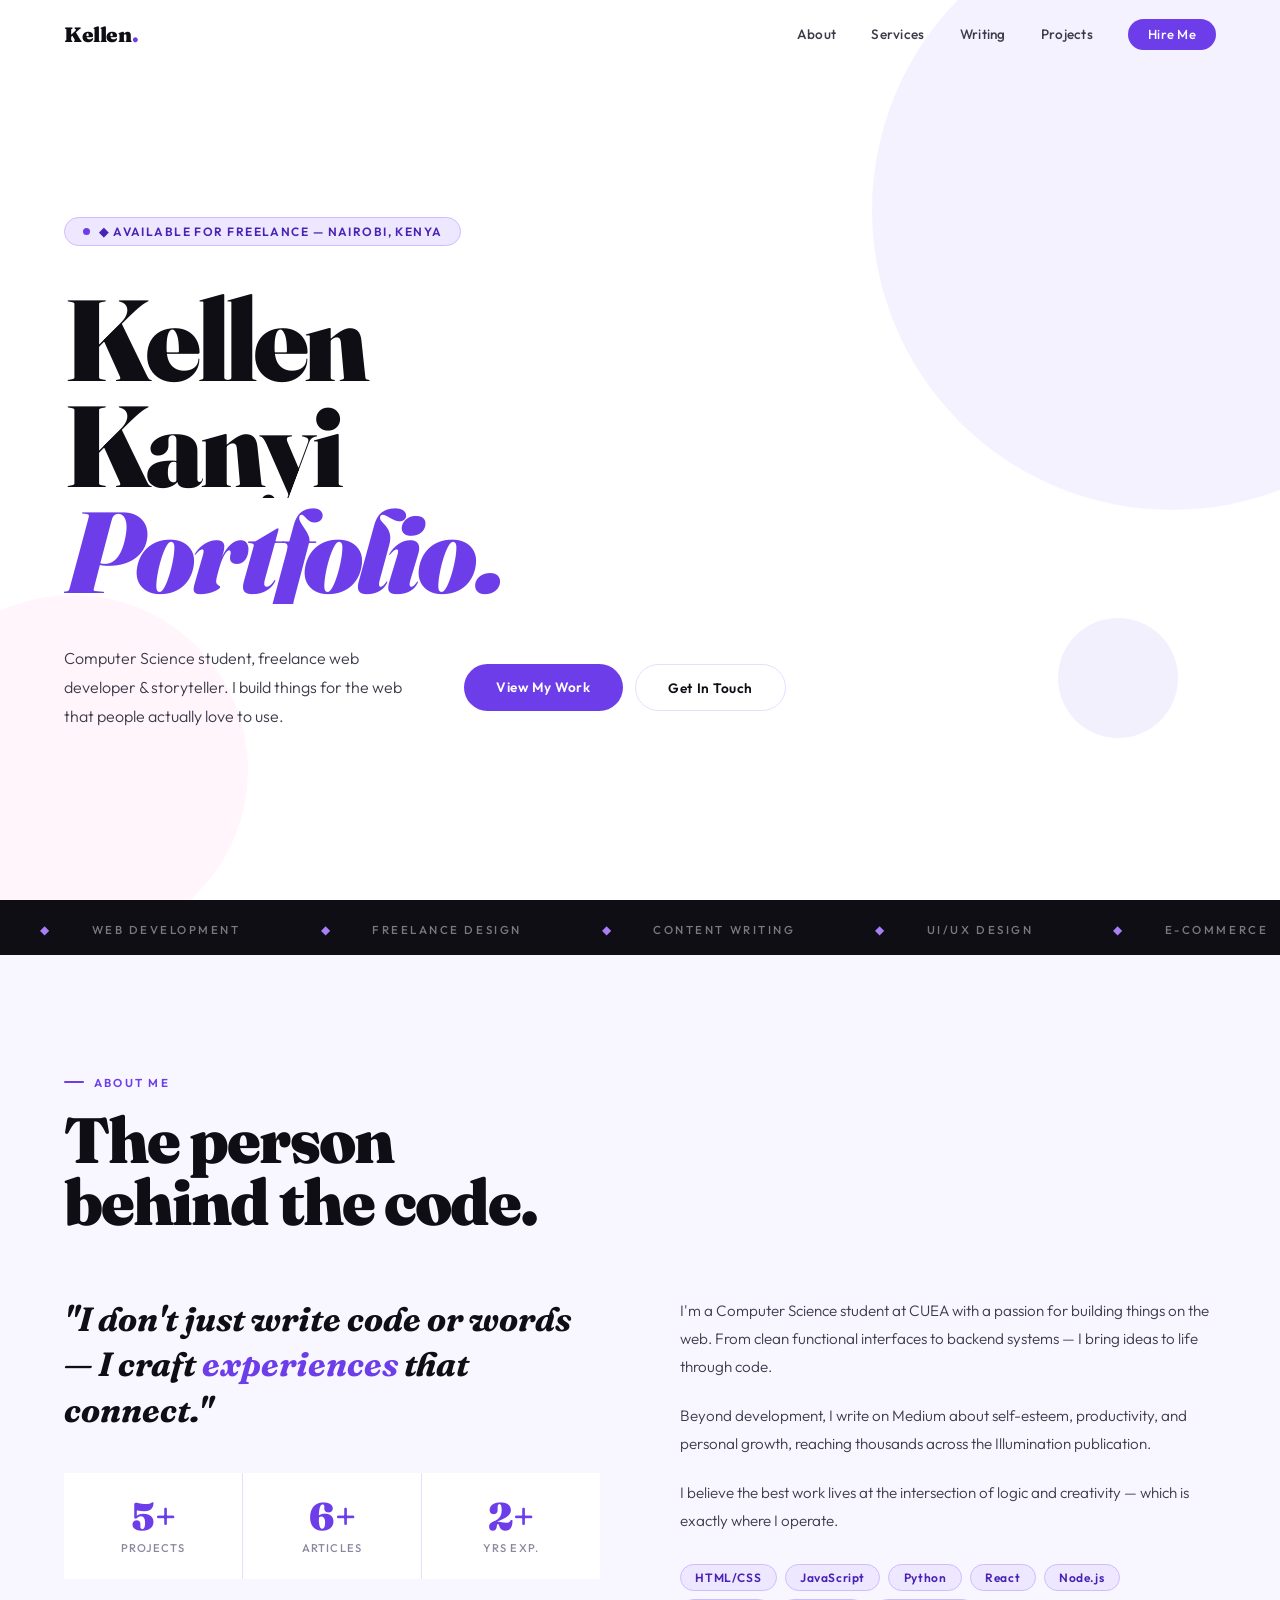
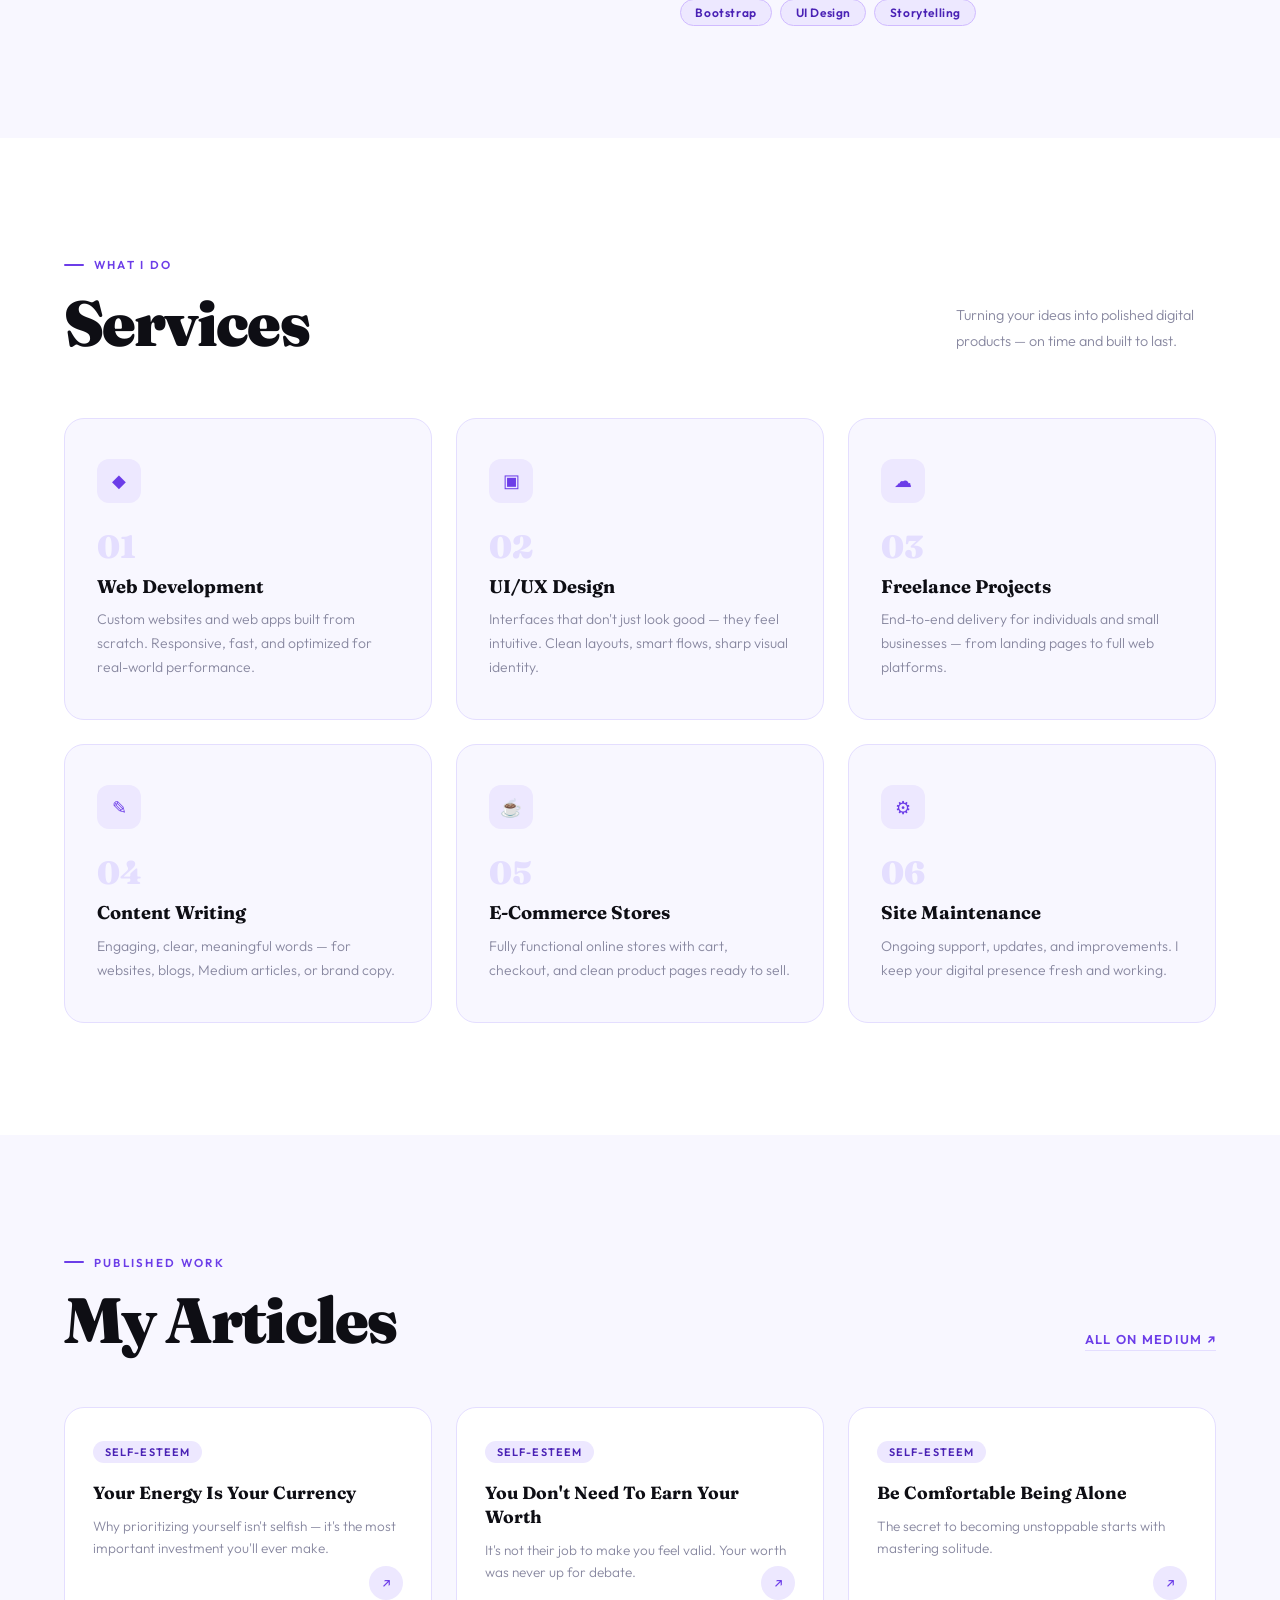
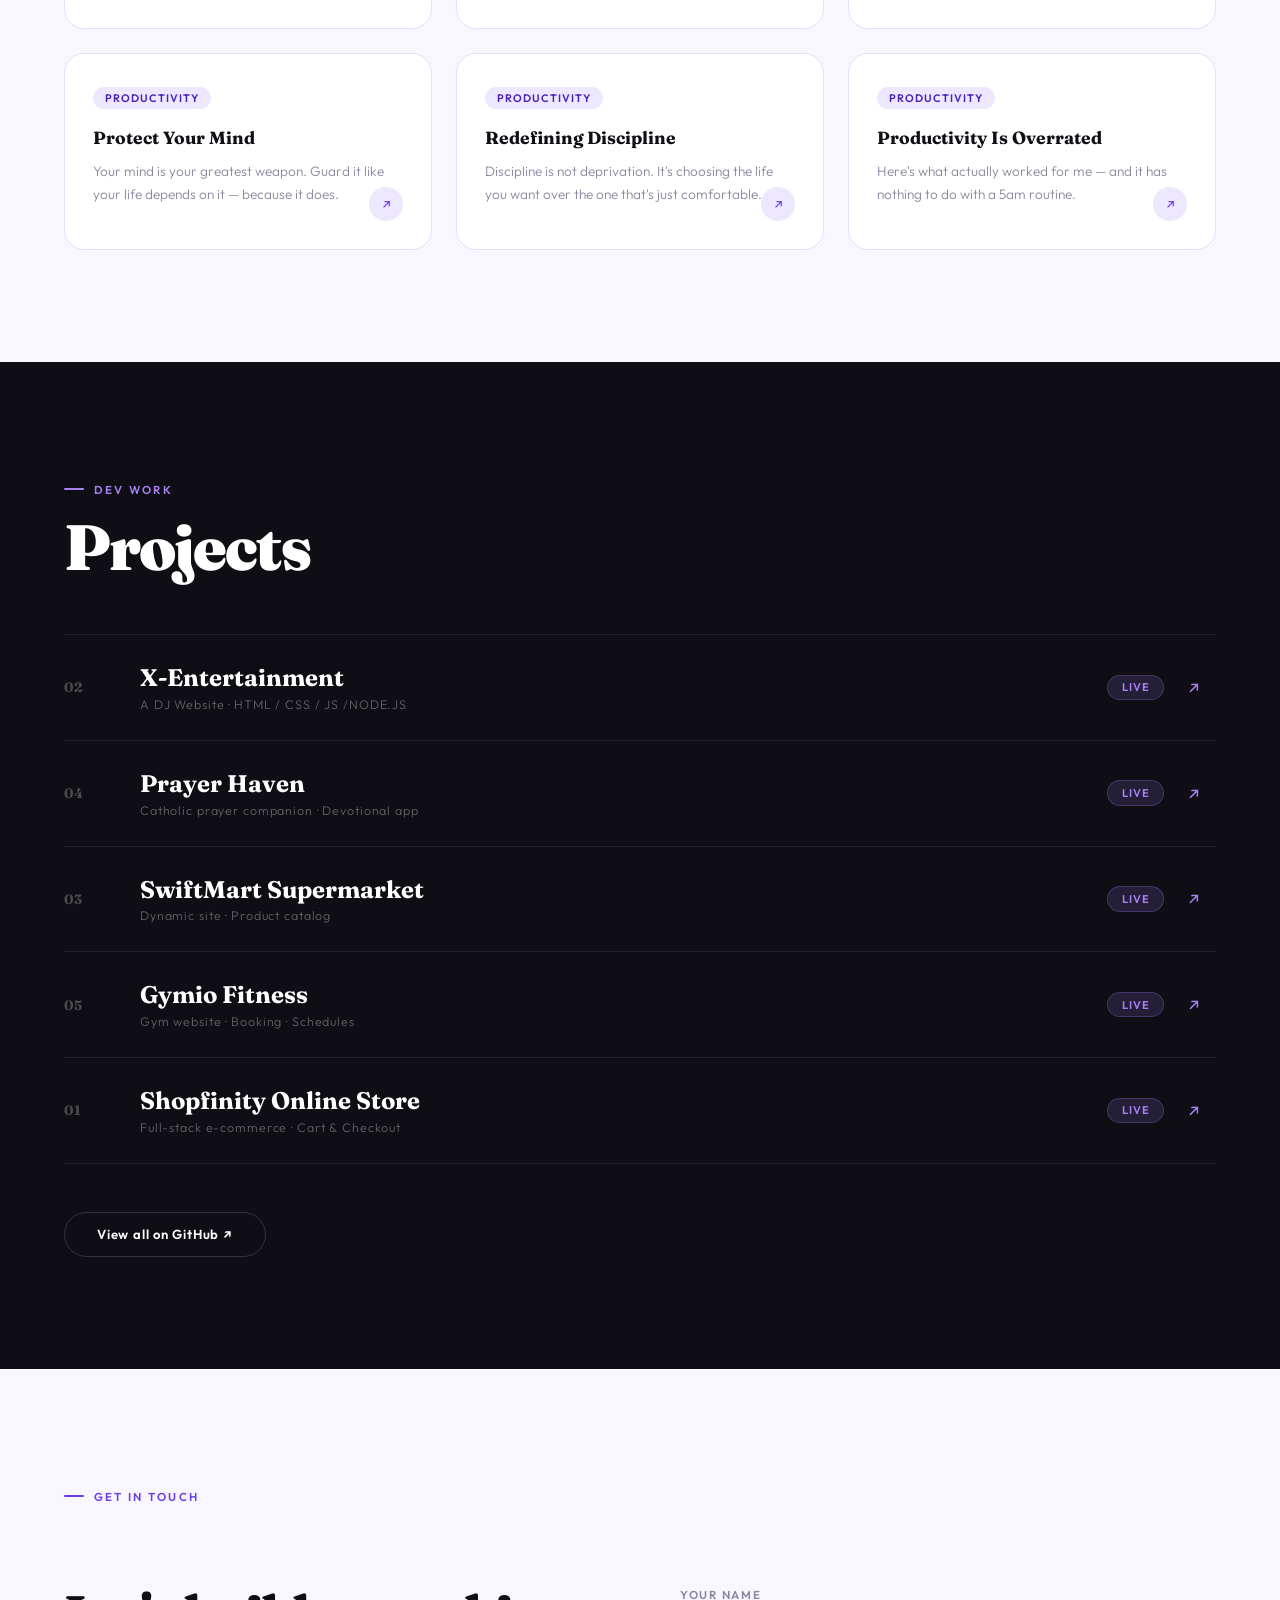
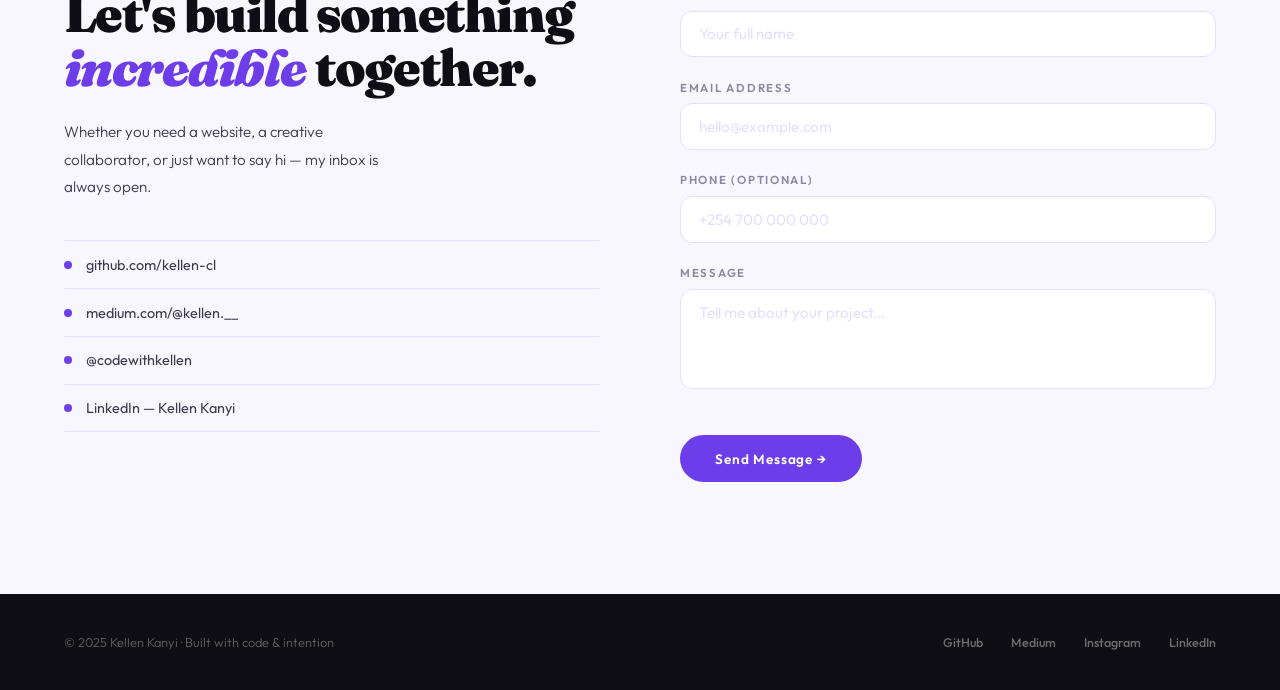
==== commit 2504c5c2: "Update index.html" ====
--- a/index.html
+++ b/index.html
@@ -403,36 +403,38 @@
 <section id="projects">
   <div class="reveal"><div class="eyebrow">Dev Work</div><h2 class="sec-title">Projects</h2></div>
   <div class="proj-list">
+        <a class="proj-row reveal d1" href="https://x-entertainment.vercel.app" target="_blank">
+      <div class="proj-idx">02</div>
+      <div><div class="proj-name">X-Entertainment</div><div class="proj-sub">A DJ Website &middot; HTML / CSS / JS /NODE.JS</div></div>
+      <div class="proj-tag">Live</div>
+      <div class="proj-arr">&#8599;</div>
+    </a>
+        <a class="proj-row reveal" href="https://kellen-cl.github.io/prayer-haven/" target="_blank">
+      <div class="proj-idx">04</div>
+      <div><div class="proj-name">Prayer Haven</div><div class="proj-sub">Catholic prayer companion &middot; Devotional app</div></div>
+      <div class="proj-tag">Live</div>
+      <div class="proj-arr">&#8599;</div>
+    </a>
+        <a class="proj-row reveal d2" href="https://kellen-cl.github.io/swiftmart/" target="_blank">
+      <div class="proj-idx">03</div>
+      <div><div class="proj-name">SwiftMart Supermarket</div><div class="proj-sub">Dynamic site &middot; Product catalog</div></div>
+      <div class="proj-tag">Live</div>
+      <div class="proj-arr">&#8599;</div>
+    </a>
+        <a class="proj-row reveal d1" href="https://kellen-cl.github.io/gymio/" target="_blank">
+      <div class="proj-idx">05</div>
+      <div><div class="proj-name">Gymio Fitness</div><div class="proj-sub">Gym website &middot; Booking &middot; Schedules</div></div>
+      <div class="proj-tag">Live</div>
+      <div class="proj-arr">&#8599;</div>
+    </a>
     <a class="proj-row reveal" href="https://shopfinity-m47x.onrender.com/" target="_blank">
       <div class="proj-idx">01</div>
       <div><div class="proj-name">Shopfinity Online Store</div><div class="proj-sub">Full-stack e-commerce &middot; Cart &amp; Checkout</div></div>
       <div class="proj-tag">Live</div>
       <div class="proj-arr">&#8599;</div>
     </a>
-    <a class="proj-row reveal d1" href="https://kellen-cl.github.io/my-portfolio/" target="_blank">
-      <div class="proj-idx">02</div>
-      <div><div class="proj-name">K&amp;C Designs Portfolio</div><div class="proj-sub">Personal portfolio &middot; HTML / CSS / JS</div></div>
-      <div class="proj-tag">Live</div>
-      <div class="proj-arr">&#8599;</div>
-    </a>
-    <a class="proj-row reveal d2" href="https://kellen-cl.github.io/swiftmart/" target="_blank">
-      <div class="proj-idx">03</div>
-      <div><div class="proj-name">SwiftMart Supermarket</div><div class="proj-sub">Dynamic site &middot; Product catalog</div></div>
-      <div class="proj-tag">Live</div>
-      <div class="proj-arr">&#8599;</div>
-    </a>
-    <a class="proj-row reveal" href="https://kellen-cl.github.io/prayer-haven/" target="_blank">
-      <div class="proj-idx">04</div>
-      <div><div class="proj-name">Prayer Haven</div><div class="proj-sub">Catholic prayer companion &middot; Devotional app</div></div>
-      <div class="proj-tag">Live</div>
-      <div class="proj-arr">&#8599;</div>
-    </a>
-    <a class="proj-row reveal d1" href="https://kellen-cl.github.io/gymio/" target="_blank">
-      <div class="proj-idx">05</div>
-      <div><div class="proj-name">Gymio Fitness</div><div class="proj-sub">Gym website &middot; Booking &middot; Schedules</div></div>
-      <div class="proj-tag">Live</div>
-      <div class="proj-arr">&#8599;</div>
-    </a>
+
+
   </div>
   <a class="proj-gh-btn reveal" href="https://github.com/kellen-cl" target="_blank">View all on GitHub &#8599;</a>
 </section>
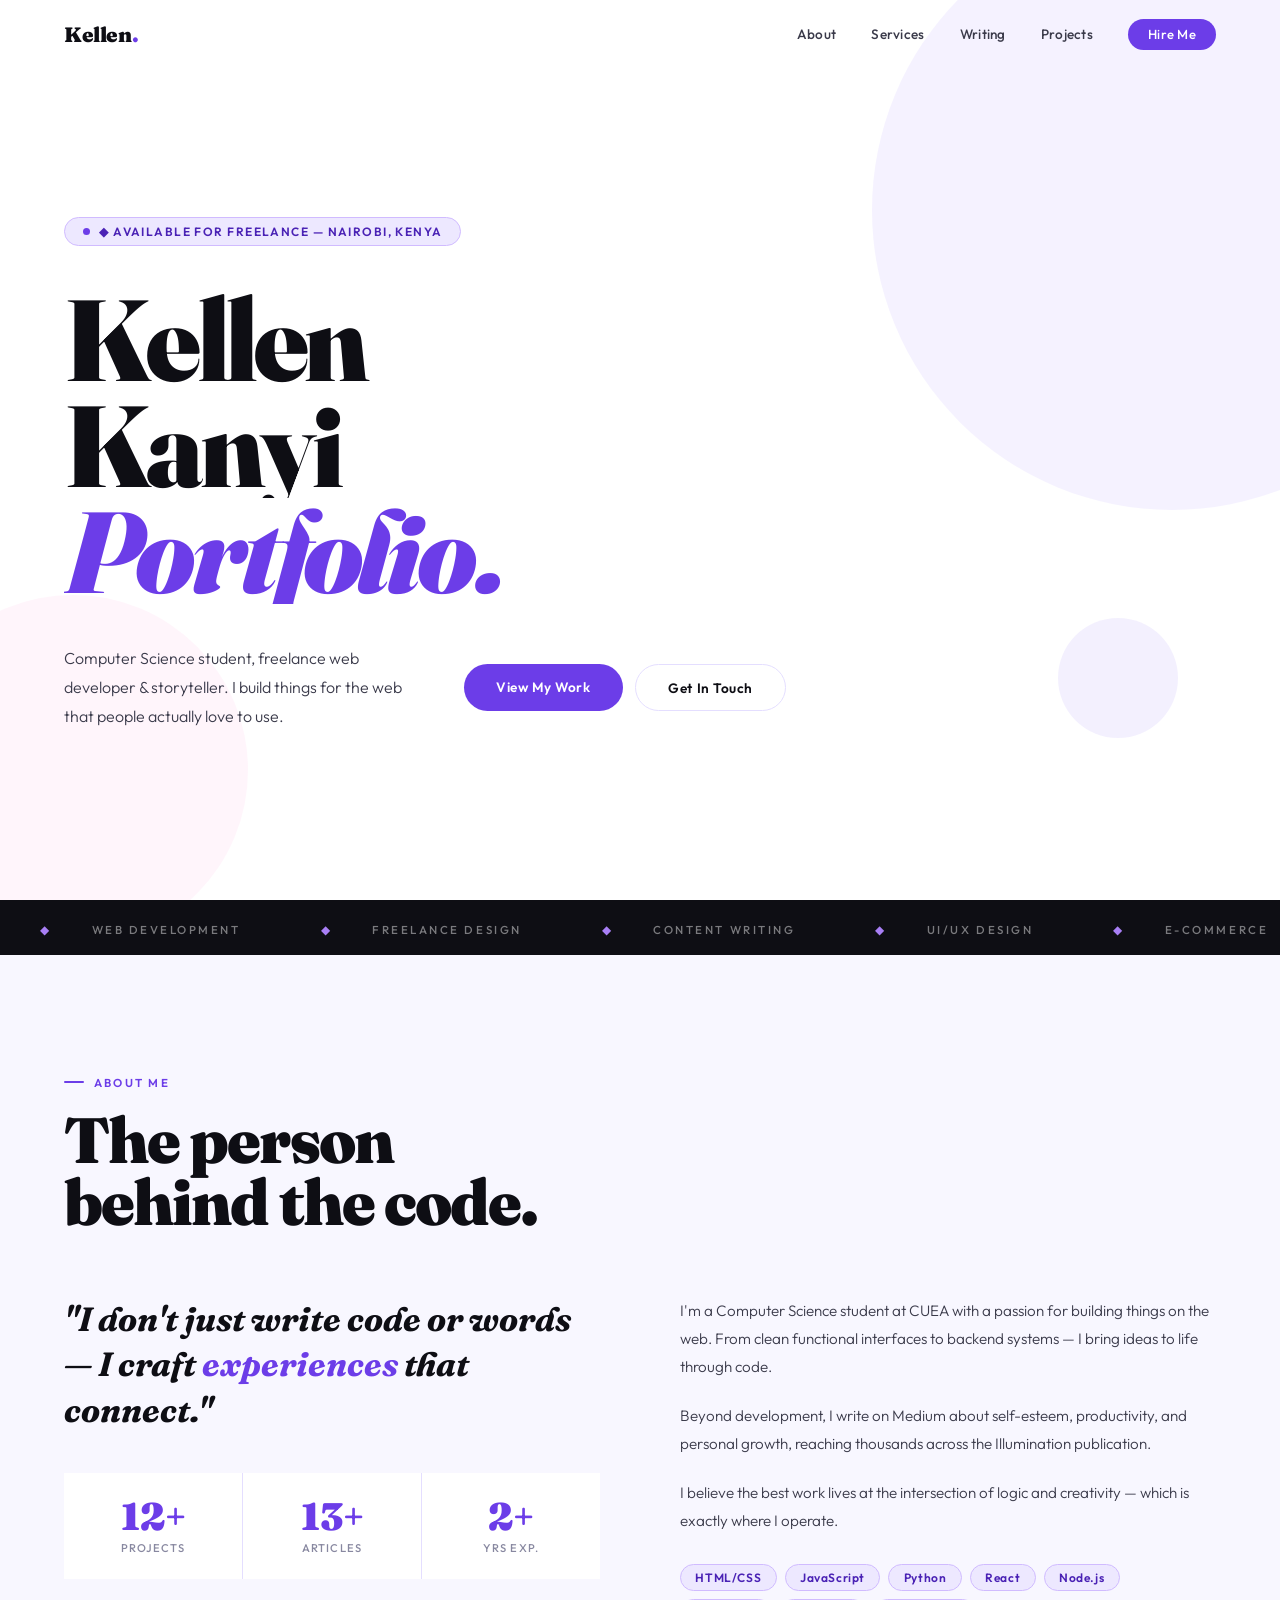
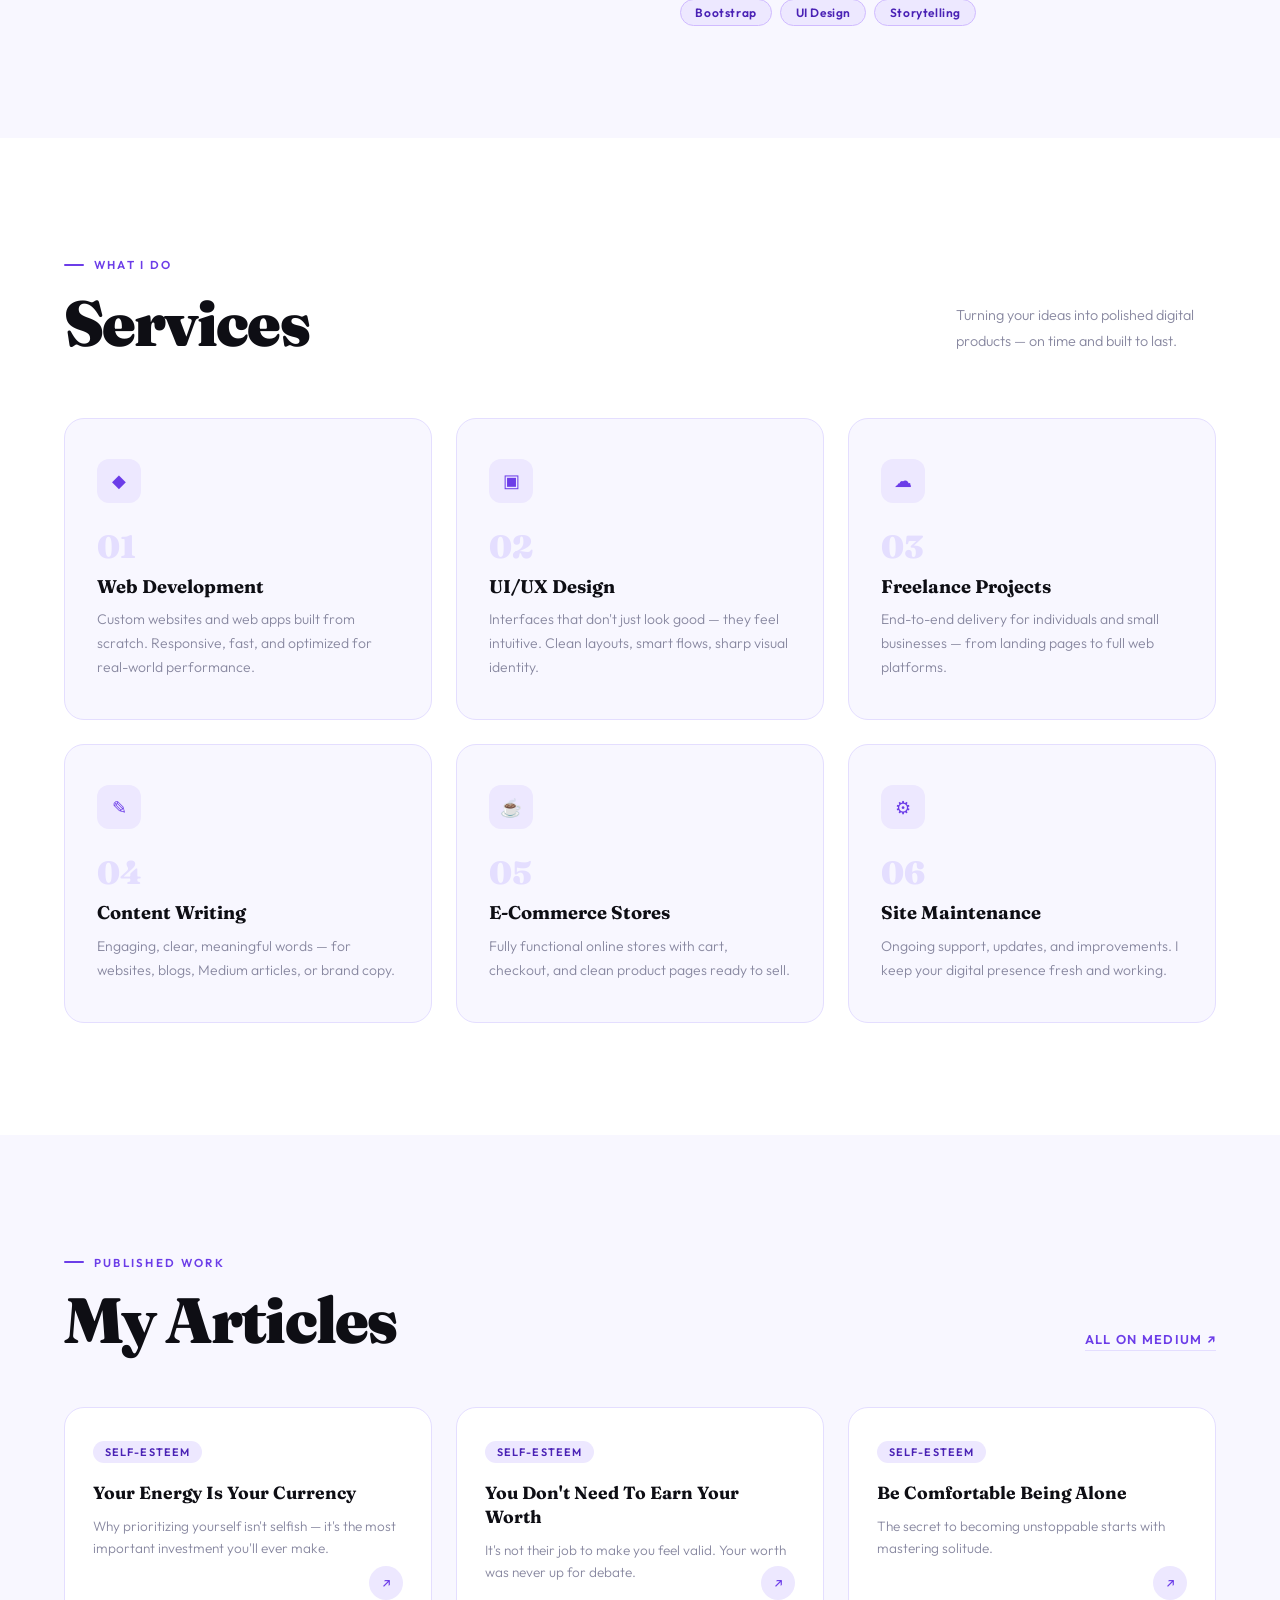
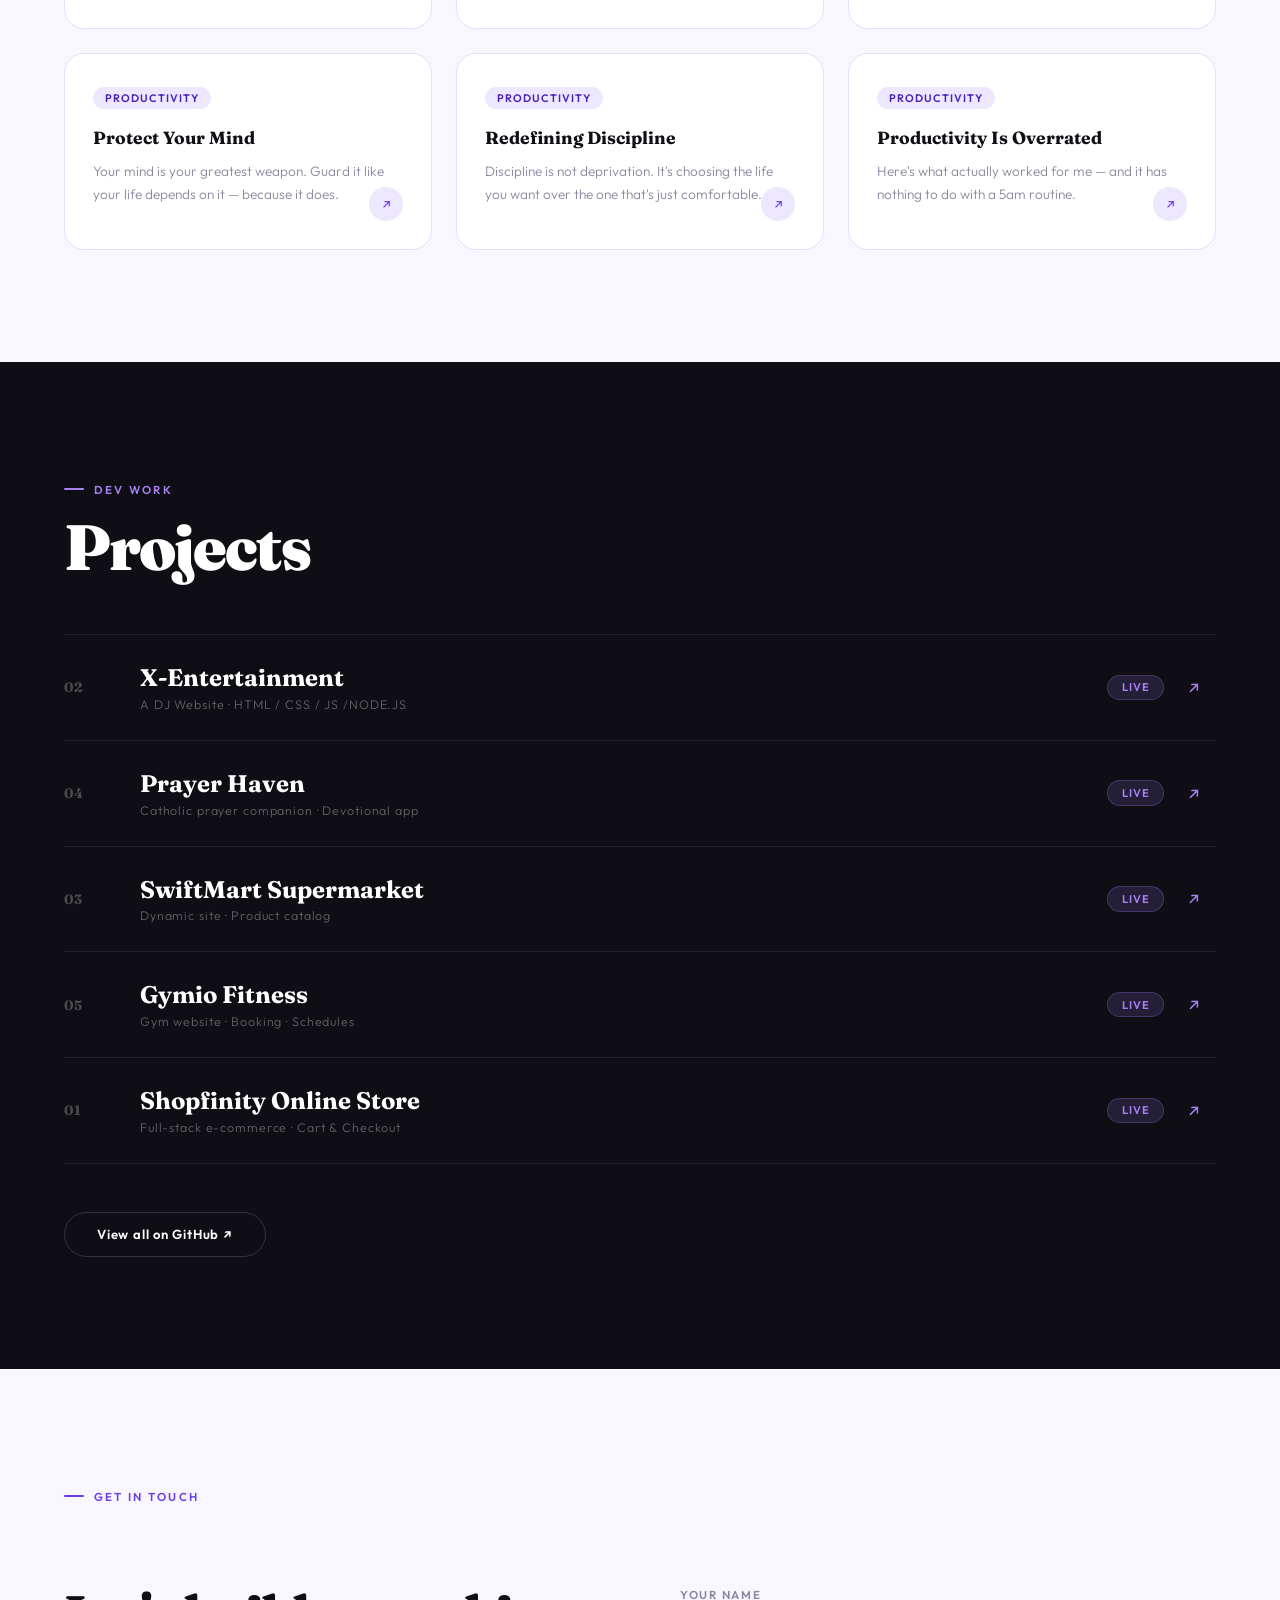
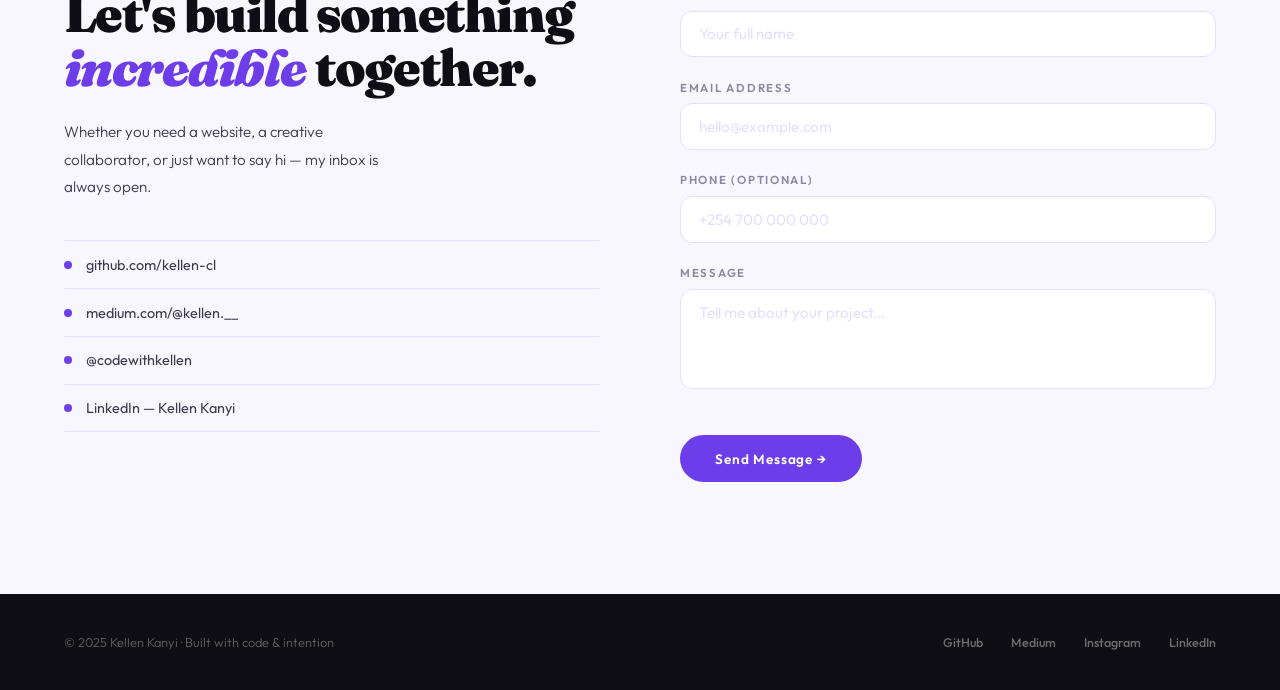
==== commit be81c3ce: "Update index.html" ====
--- a/index.html
+++ b/index.html
@@ -282,8 +282,8 @@
     <div class="reveal d1">
       <p class="about-quote">"I don't just write code or words &mdash; I craft <em>experiences</em> that connect."</p>
       <div class="stats-row">
-        <div class="stat-b"><div class="stat-n" data-count="5">0</div><div class="stat-l">Projects</div></div>
-        <div class="stat-b"><div class="stat-n" data-count="6">0</div><div class="stat-l">Articles</div></div>
+        <div class="stat-b"><div class="stat-n" data-count="12">0</div><div class="stat-l">Projects</div></div>
+        <div class="stat-b"><div class="stat-n" data-count="30">0</div><div class="stat-l">Articles</div></div>
         <div class="stat-b"><div class="stat-n" data-count="2">0</div><div class="stat-l">Yrs Exp.</div></div>
       </div>
     </div>
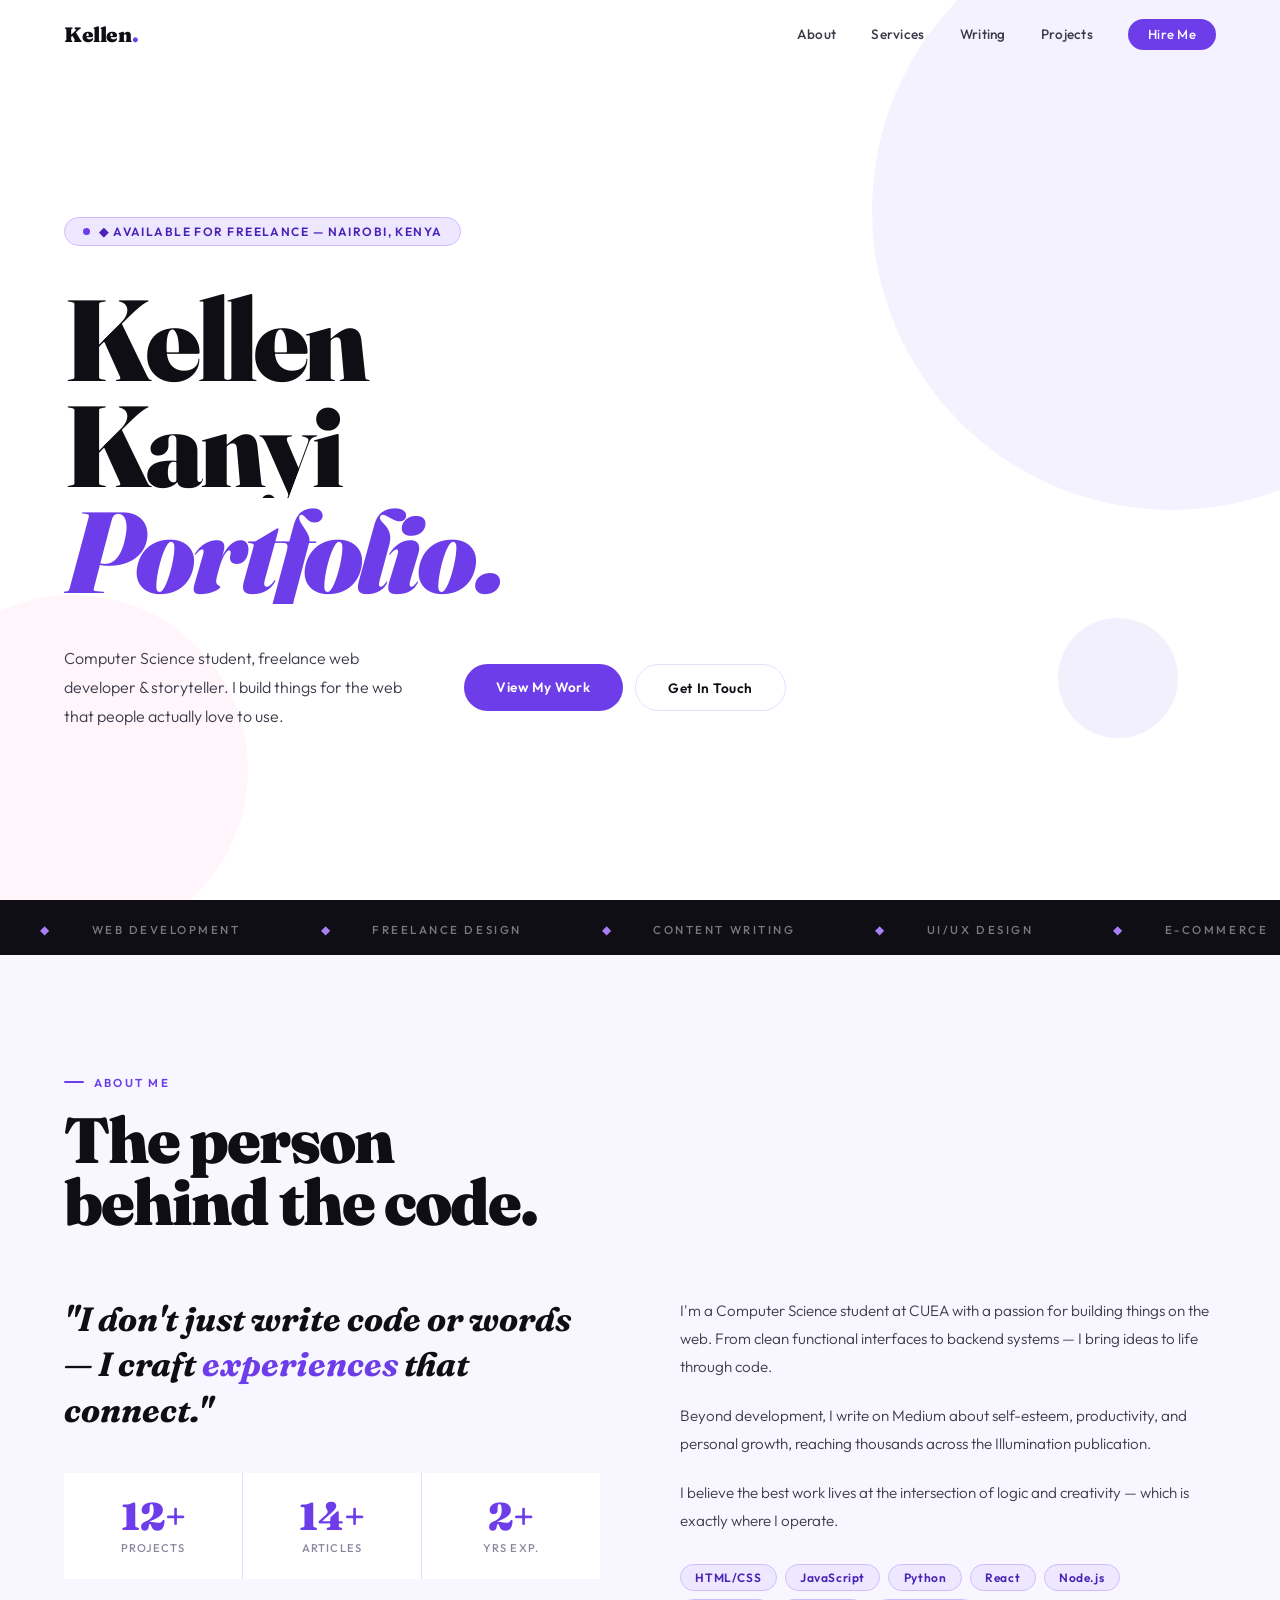
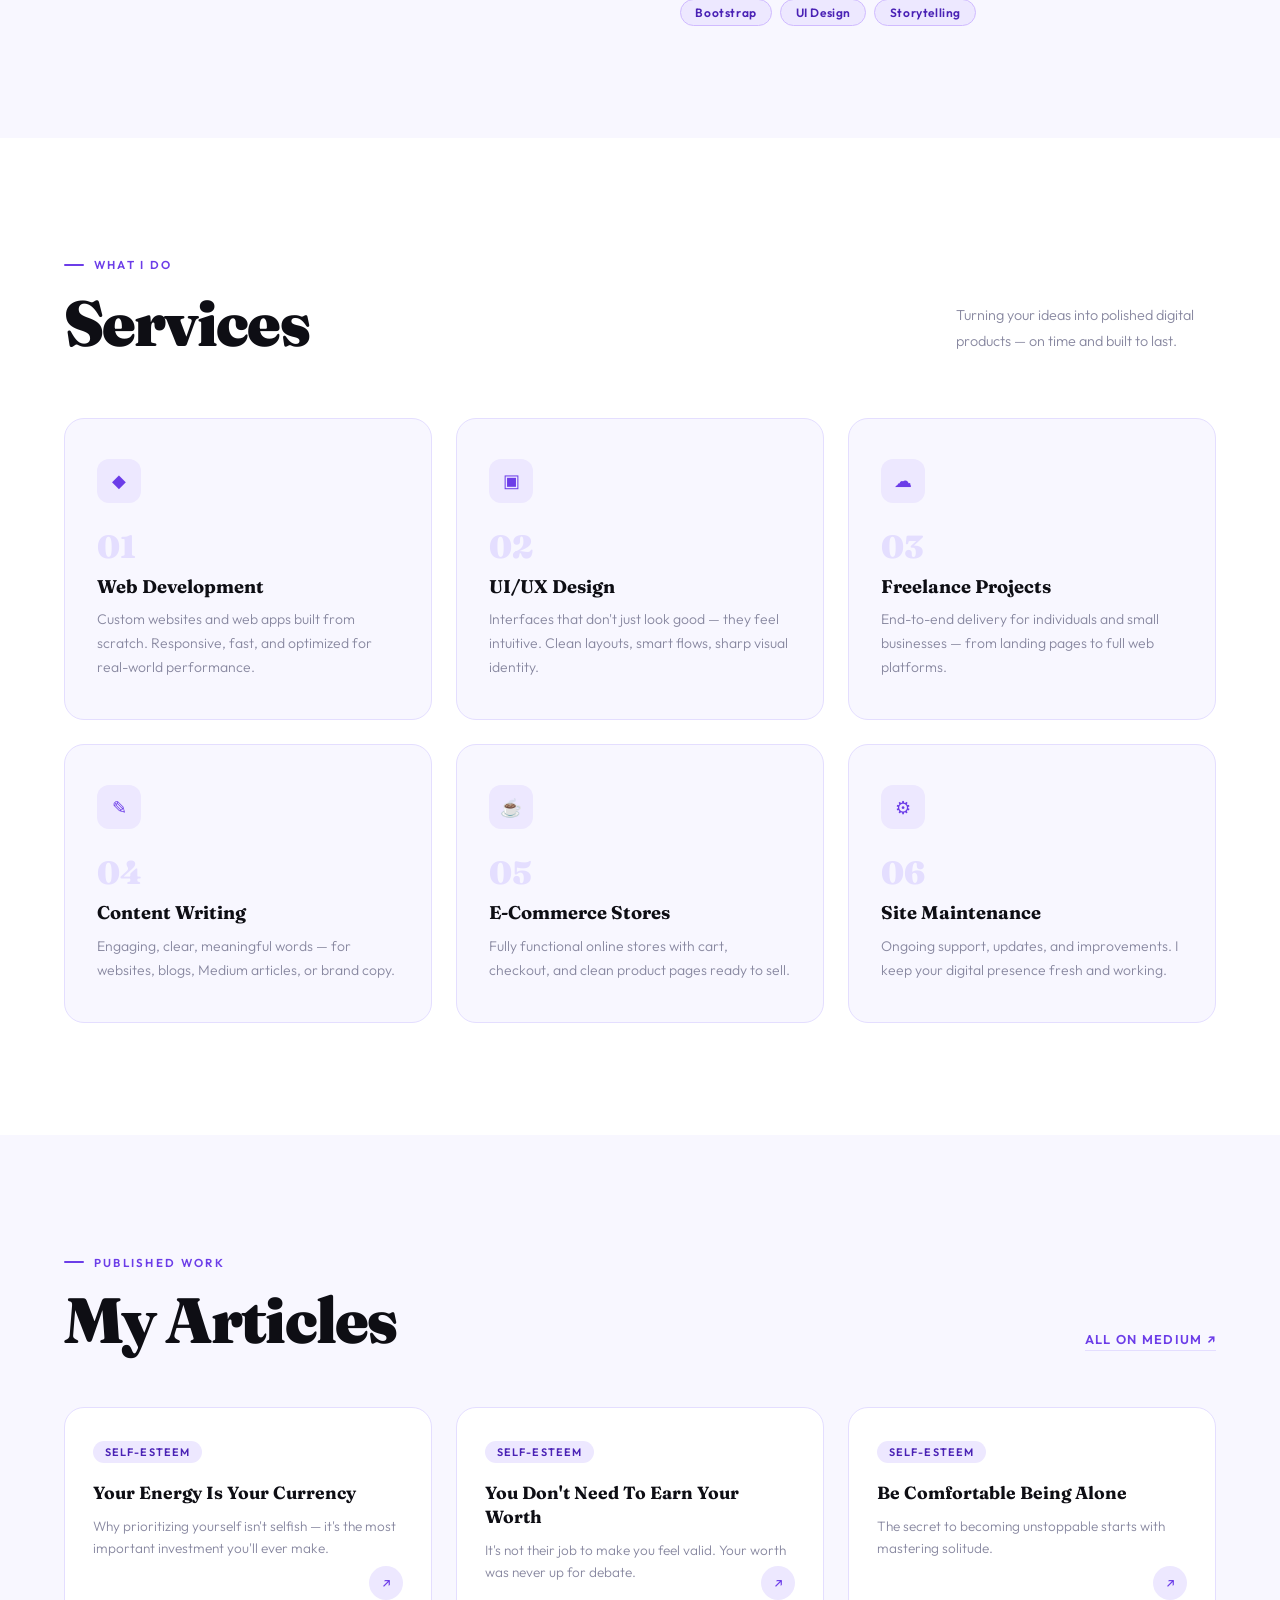
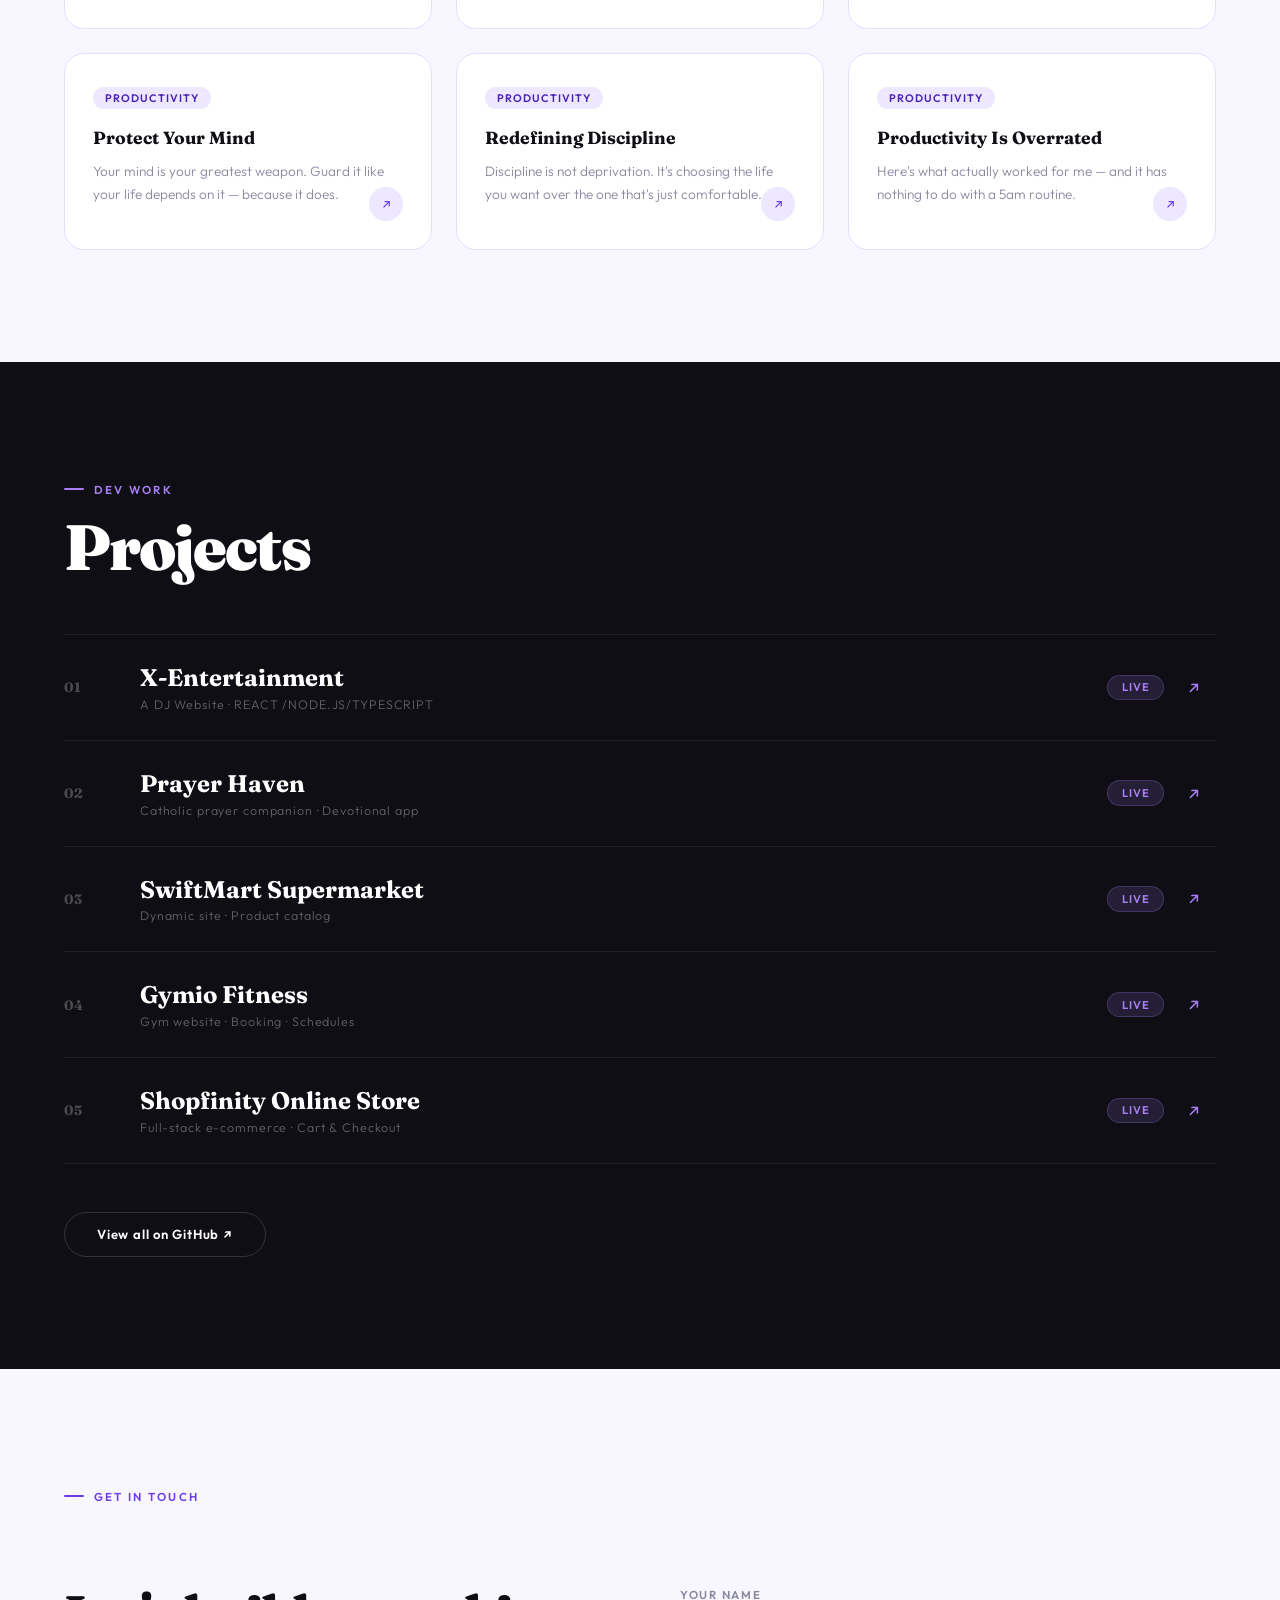
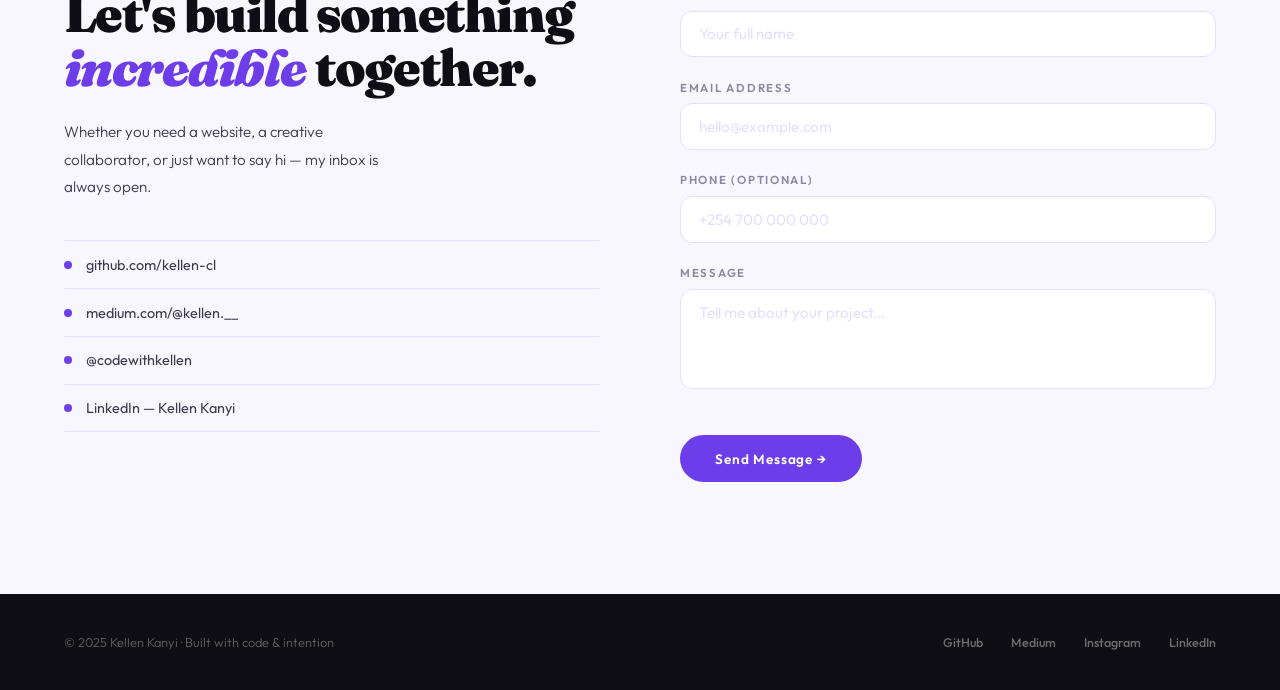
==== commit 1dd04b50: "Update index.html" ====
--- a/index.html
+++ b/index.html
@@ -404,13 +404,13 @@
   <div class="reveal"><div class="eyebrow">Dev Work</div><h2 class="sec-title">Projects</h2></div>
   <div class="proj-list">
         <a class="proj-row reveal d1" href="https://x-entertainment.vercel.app" target="_blank">
-      <div class="proj-idx">02</div>
-      <div><div class="proj-name">X-Entertainment</div><div class="proj-sub">A DJ Website &middot; HTML / CSS / JS /NODE.JS</div></div>
+      <div class="proj-idx">01</div>
+      <div><div class="proj-name">X-Entertainment</div><div class="proj-sub">A DJ Website &middot; REACT /NODE.JS/TYPESCRIPT </div></div>
       <div class="proj-tag">Live</div>
       <div class="proj-arr">&#8599;</div>
     </a>
         <a class="proj-row reveal" href="https://kellen-cl.github.io/prayer-haven/" target="_blank">
-      <div class="proj-idx">04</div>
+      <div class="proj-idx">02</div>
       <div><div class="proj-name">Prayer Haven</div><div class="proj-sub">Catholic prayer companion &middot; Devotional app</div></div>
       <div class="proj-tag">Live</div>
       <div class="proj-arr">&#8599;</div>
@@ -422,13 +422,13 @@
       <div class="proj-arr">&#8599;</div>
     </a>
         <a class="proj-row reveal d1" href="https://kellen-cl.github.io/gymio/" target="_blank">
-      <div class="proj-idx">05</div>
+      <div class="proj-idx">04</div>
       <div><div class="proj-name">Gymio Fitness</div><div class="proj-sub">Gym website &middot; Booking &middot; Schedules</div></div>
       <div class="proj-tag">Live</div>
       <div class="proj-arr">&#8599;</div>
     </a>
     <a class="proj-row reveal" href="https://shopfinity-m47x.onrender.com/" target="_blank">
-      <div class="proj-idx">01</div>
+      <div class="proj-idx">05</div>
       <div><div class="proj-name">Shopfinity Online Store</div><div class="proj-sub">Full-stack e-commerce &middot; Cart &amp; Checkout</div></div>
       <div class="proj-tag">Live</div>
       <div class="proj-arr">&#8599;</div>
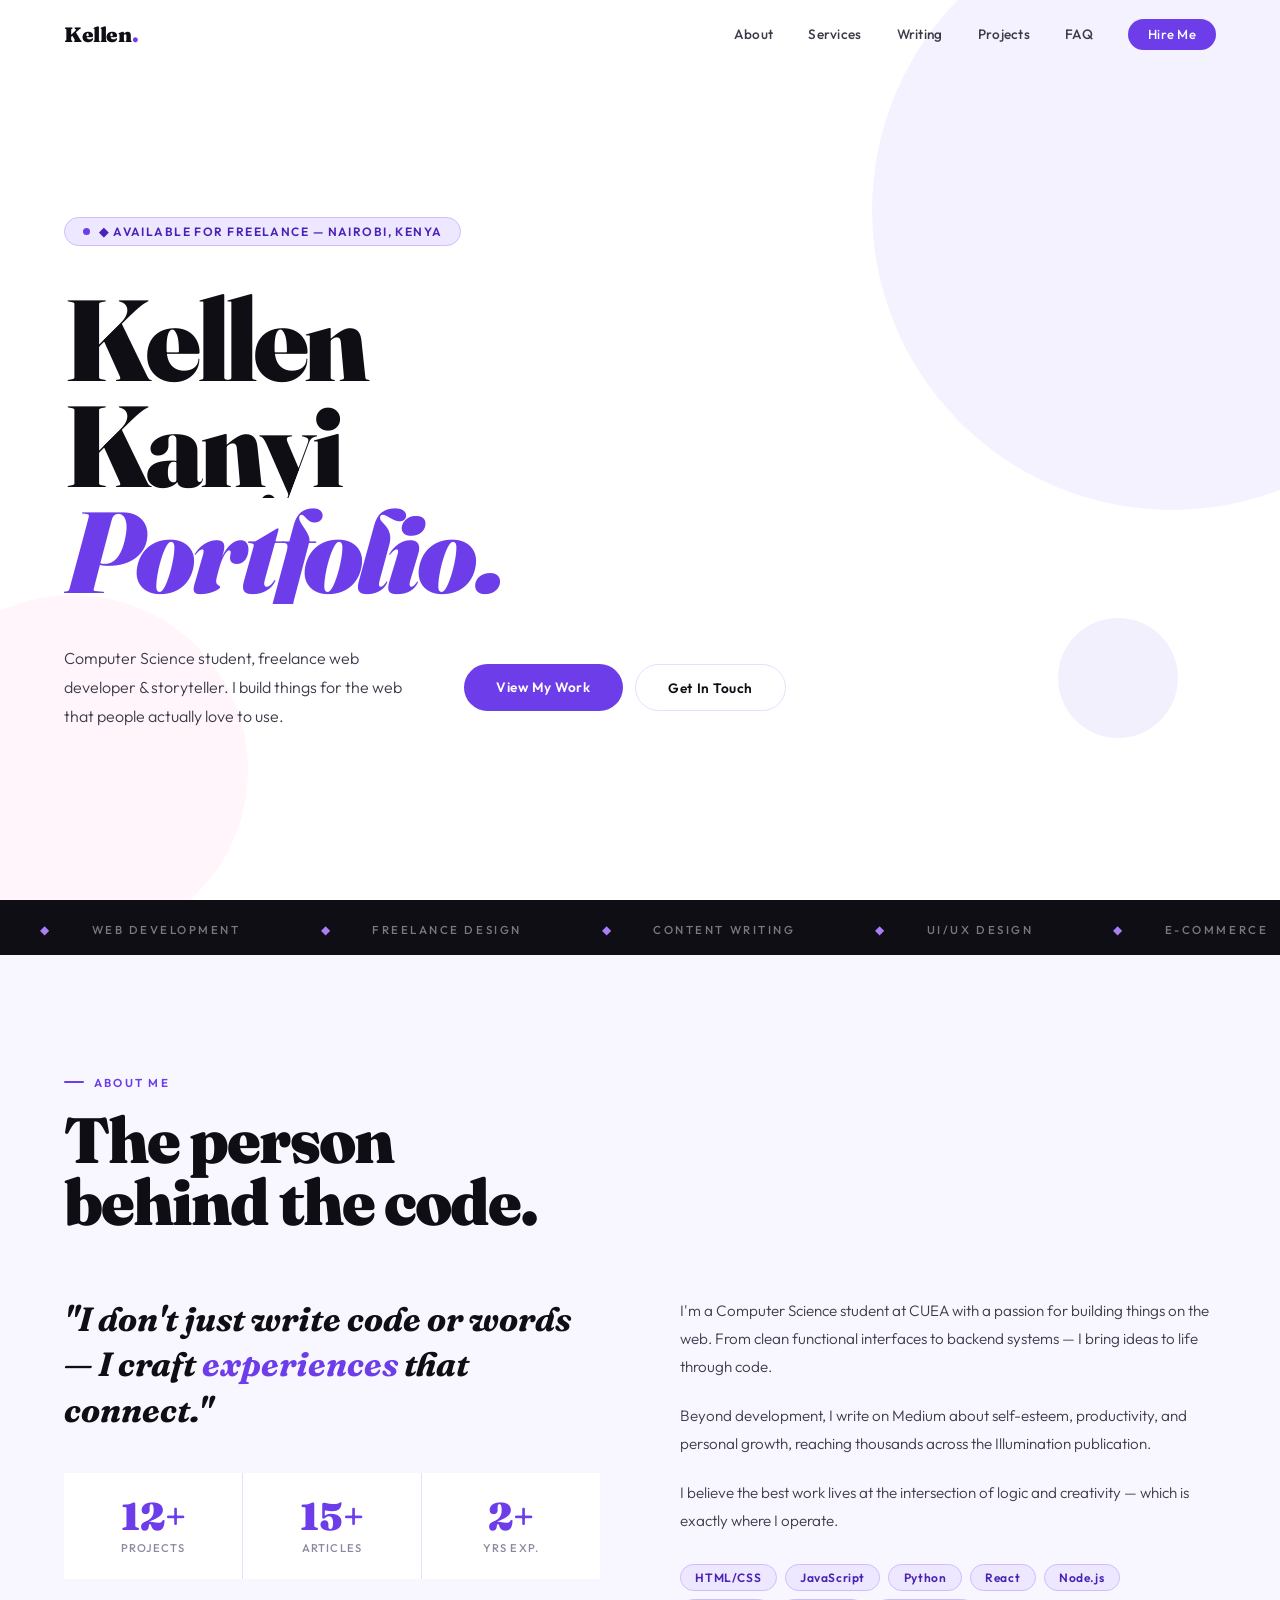
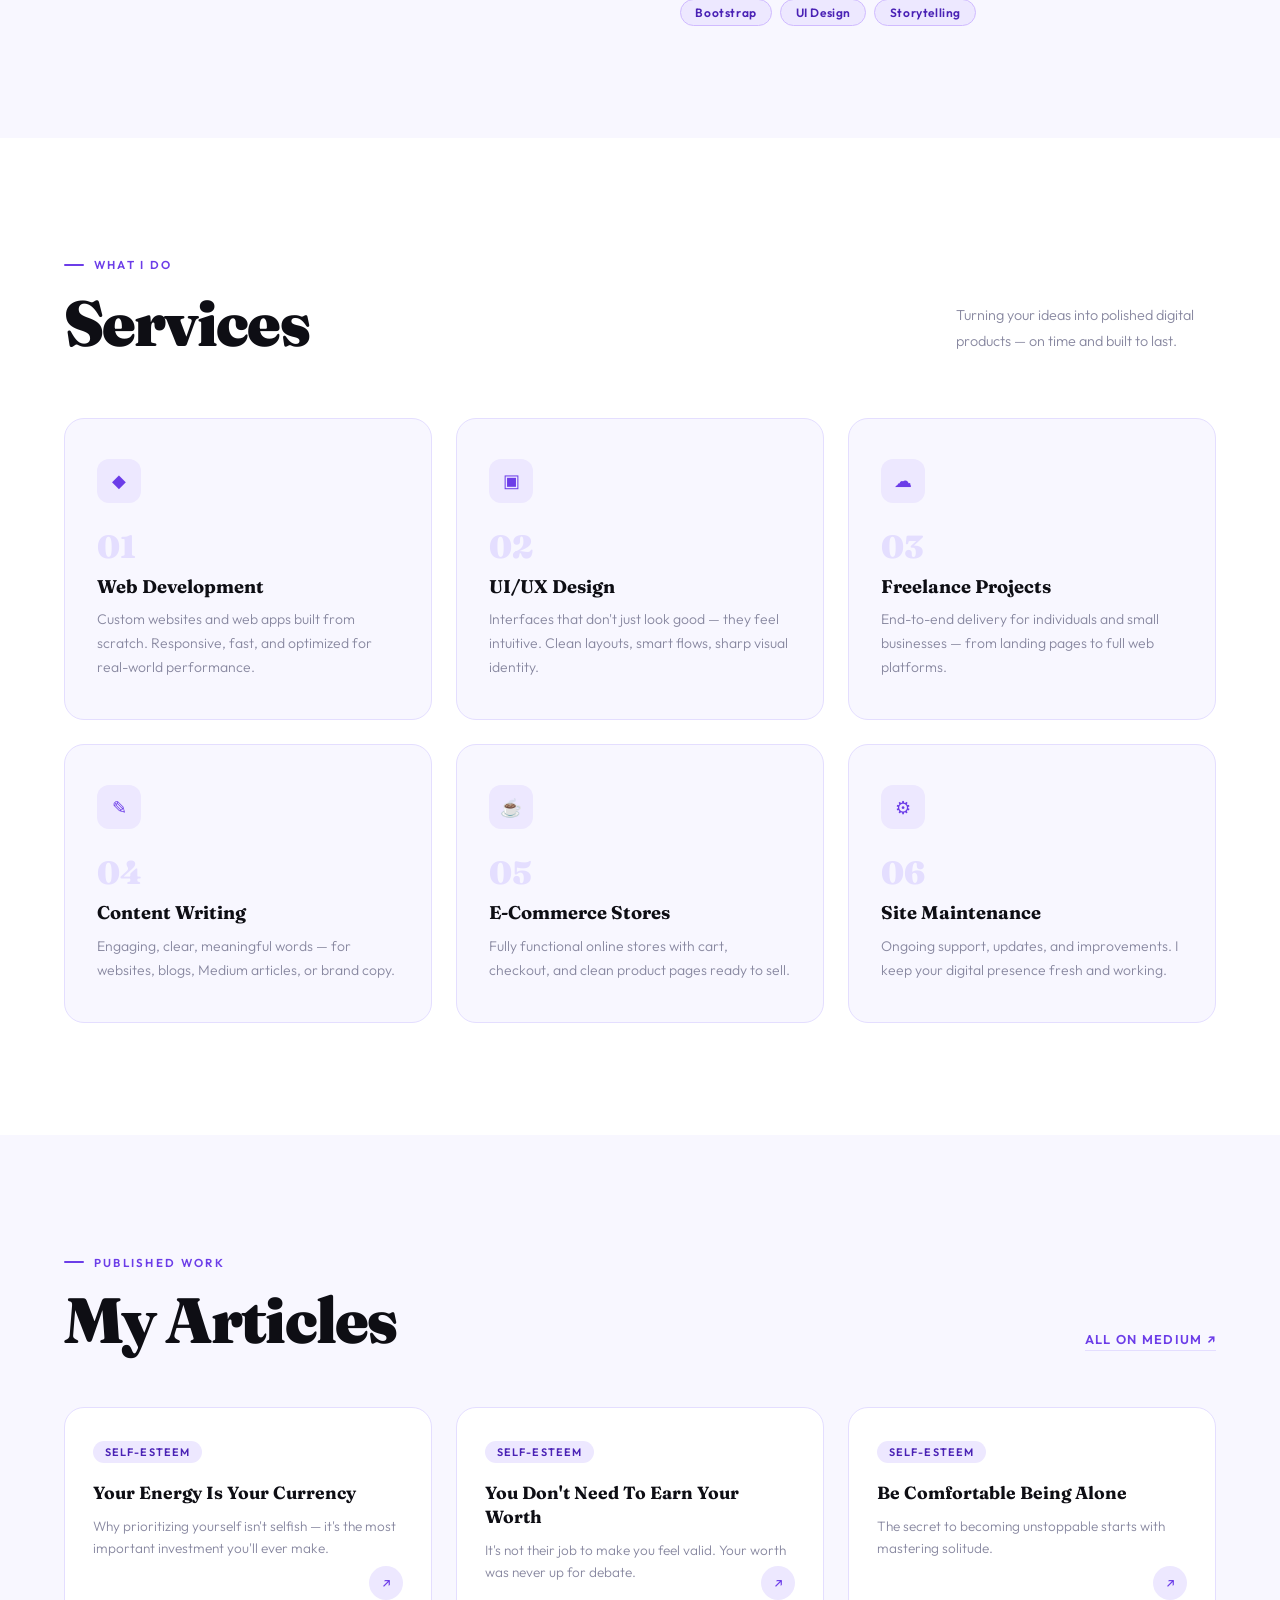
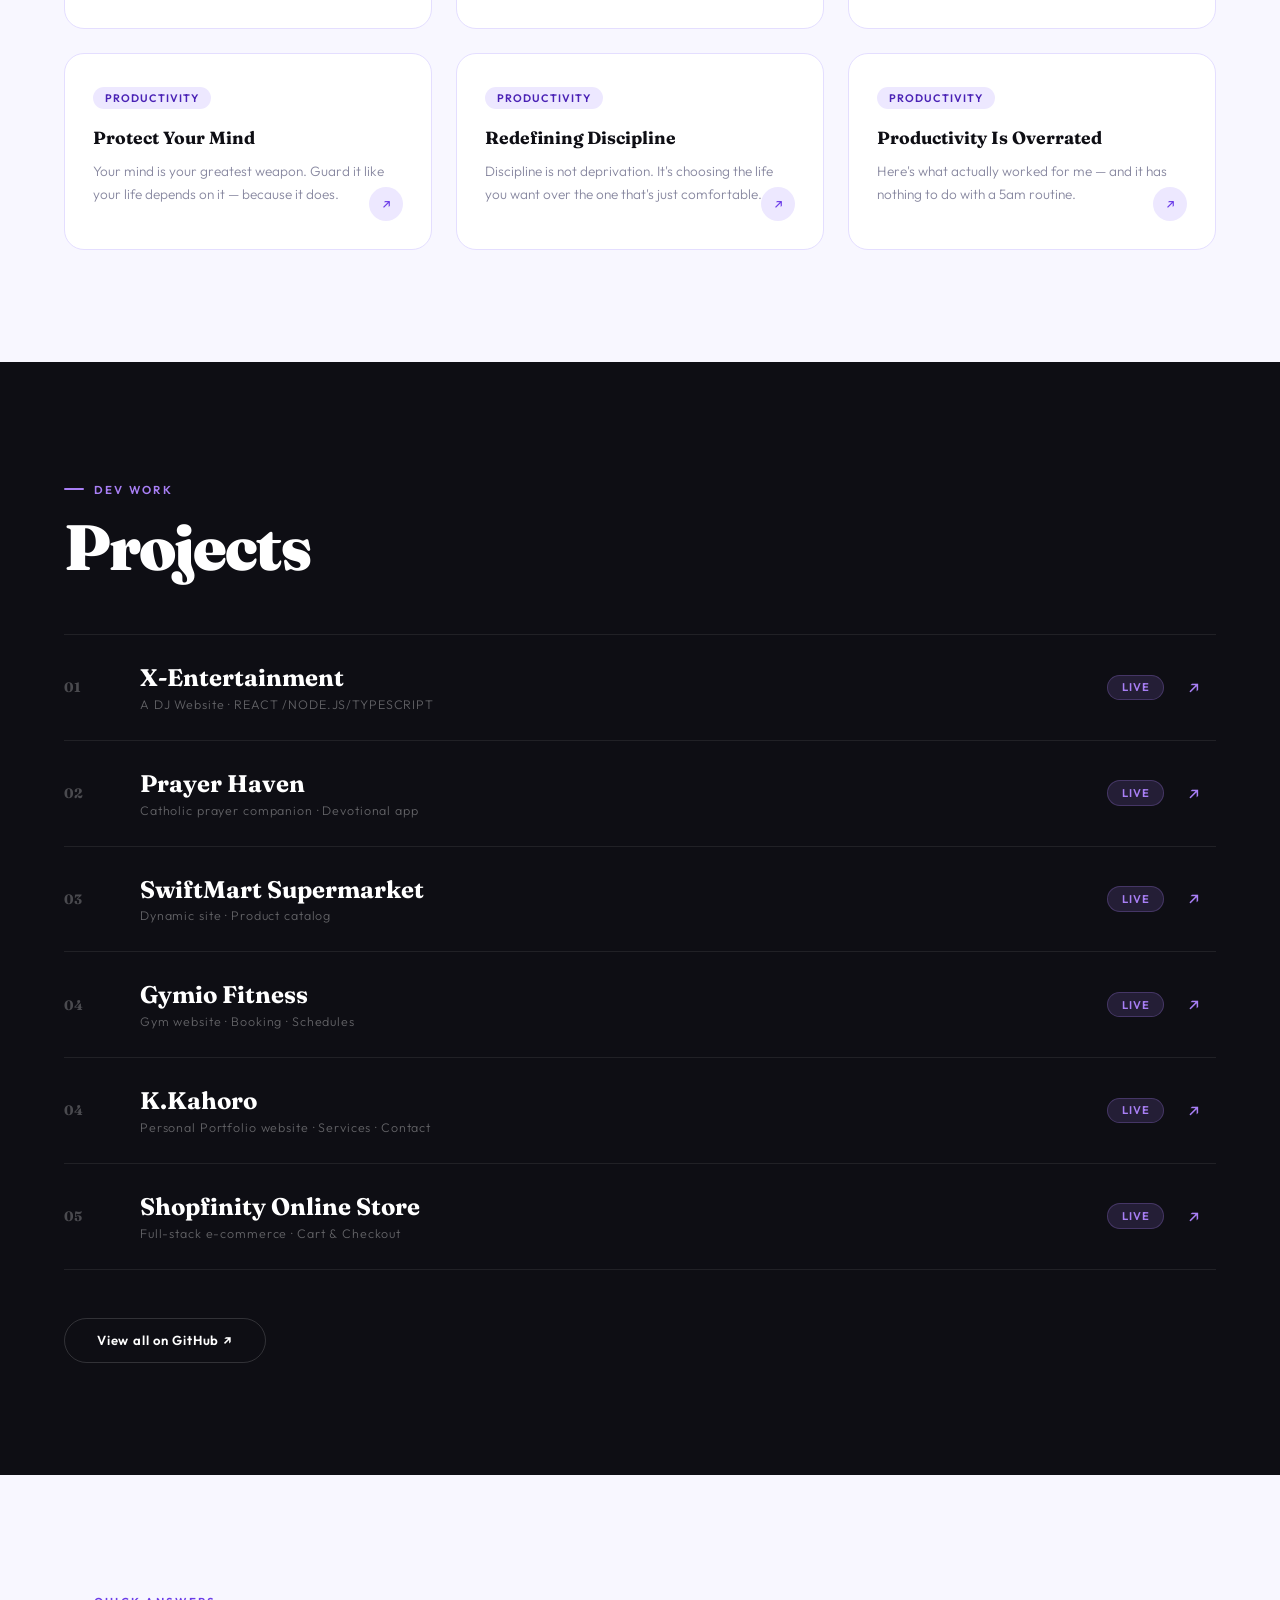
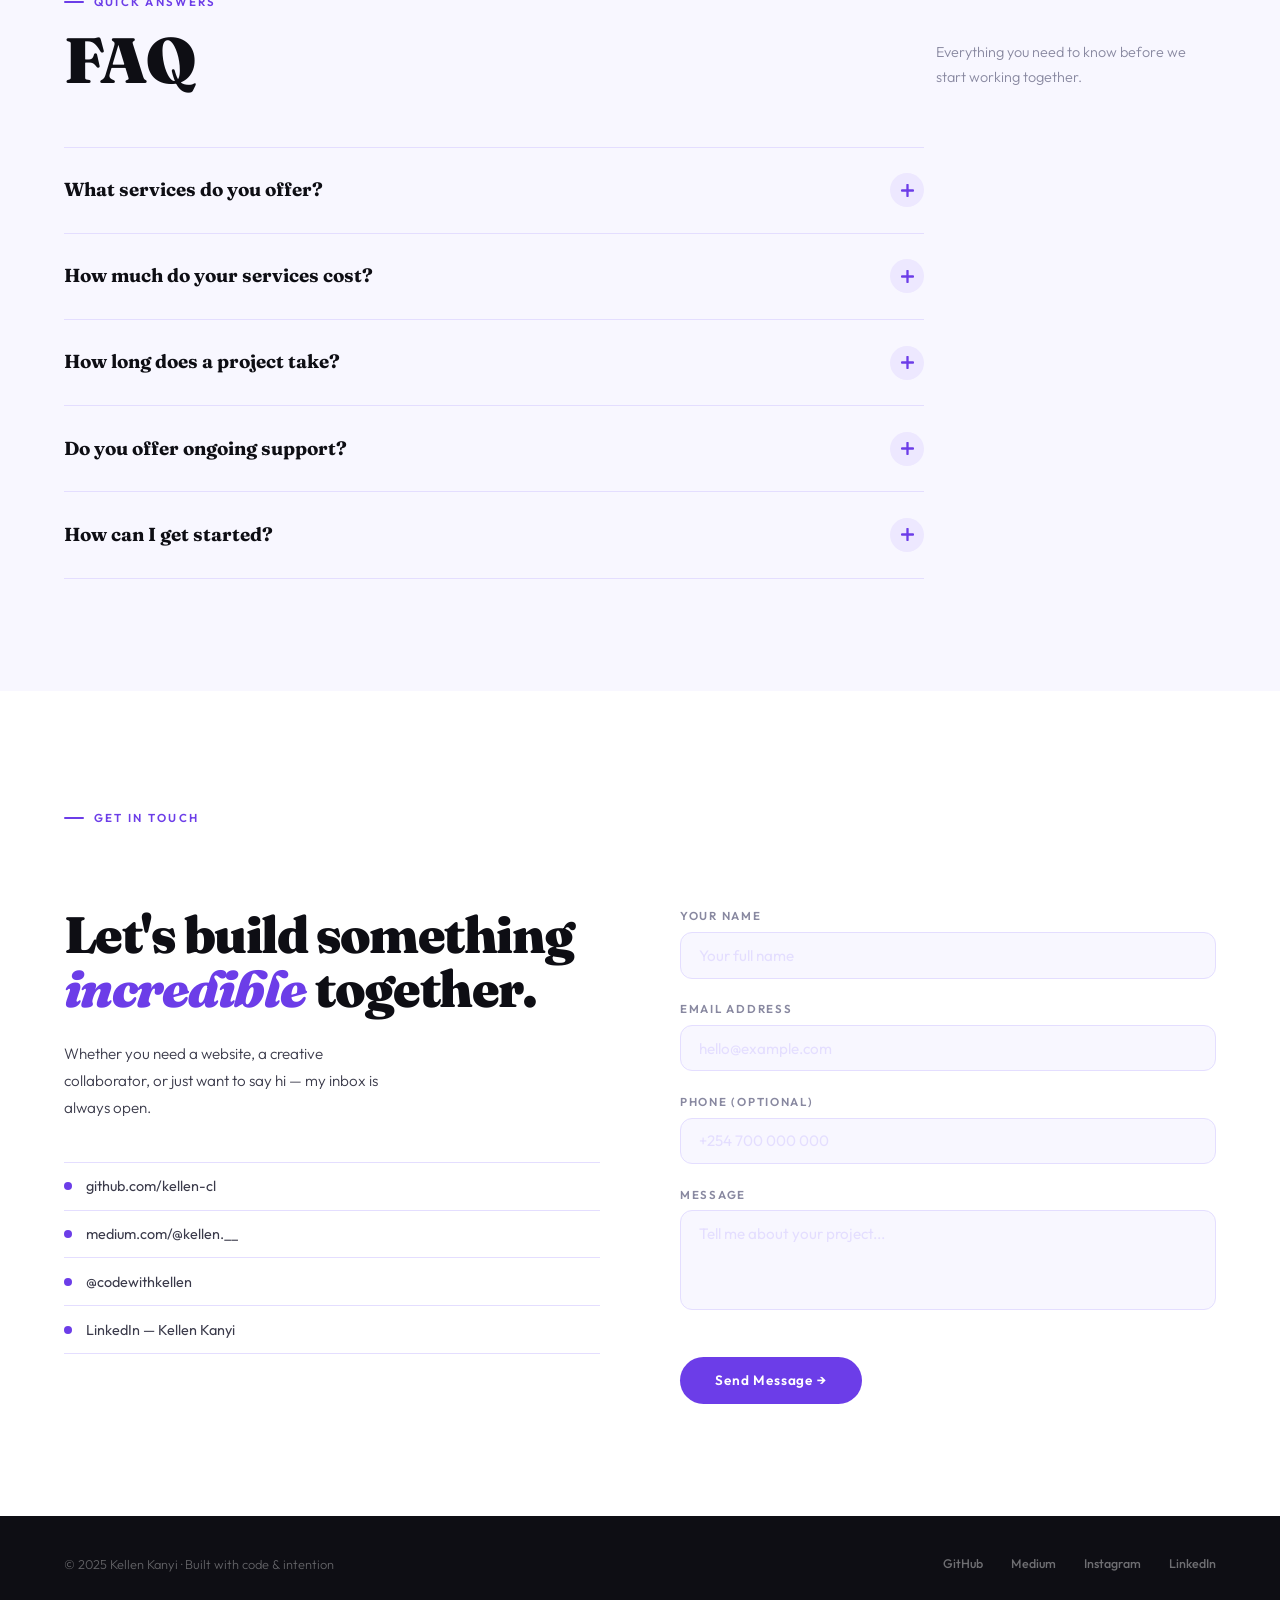
==== commit cb7f8465: "Update index.html" ====
--- a/index.html
+++ b/index.html
@@ -39,6 +39,7 @@
 .mob-menu a:nth-child(3){animation-delay:.15s}
 .mob-menu a:nth-child(4){animation-delay:.2s}
 .mob-menu a:nth-child(5){animation-delay:.25s}
+.mob-menu a:nth-child(6){animation-delay:.3s}
 .mob-menu a:hover{color:var(--p)}
 @keyframes mobIn{to{opacity:1;transform:translateY(0)}}
 
@@ -143,8 +144,28 @@
 .proj-gh-btn{display:inline-flex;align-items:center;gap:.65rem;margin-top:3rem;background:transparent;border:1.5px solid rgba(255,255,255,.15);color:#fff;padding:.85rem 2rem;font-family:'Outfit',sans-serif;font-size:.82rem;font-weight:600;letter-spacing:.06em;text-decoration:none;border-radius:100px;transition:all .3s}
 .proj-gh-btn:hover{background:var(--p);border-color:var(--p)}
 
+/* FAQ */
+#faq{background:var(--off)}
+.faq-top{display:flex;flex-wrap:wrap;justify-content:space-between;align-items:flex-end;gap:2rem;margin-bottom:3.5rem}
+.faq-note{max-width:280px;color:var(--ink3);font-size:.9rem;line-height:1.75;font-weight:300}
+.faq-list{max-width:860px}
+.faq-item{border-top:1px solid var(--border)}
+.faq-item:last-child{border-bottom:1px solid var(--border)}
+.faq-btn{width:100%;background:none;border:none;display:flex;justify-content:space-between;align-items:center;gap:1.5rem;padding:1.6rem 0;cursor:pointer;text-align:left;font-family:'Fraunces',serif;font-size:clamp(1rem,2vw,1.18rem);font-weight:700;color:var(--ink);transition:color .25s;line-height:1.3}
+.faq-btn:hover{color:var(--p)}
+.faq-icon{flex-shrink:0;width:34px;height:34px;border-radius:50%;background:var(--p-light);display:flex;align-items:center;justify-content:center;transition:background .35s,transform .45s cubic-bezier(.16,1,.3,1)}
+.faq-icon svg{width:13px;height:13px;stroke:var(--p);stroke-width:2.5;fill:none;stroke-linecap:round;stroke-linejoin:round;transition:stroke .35s}
+.faq-item.open .faq-btn{color:var(--p)}
+.faq-item.open .faq-icon{background:var(--p);transform:rotate(45deg)}
+.faq-item.open .faq-icon svg{stroke:#fff}
+.faq-body{display:grid;grid-template-rows:0fr;transition:grid-template-rows .44s cubic-bezier(.16,1,.3,1)}
+.faq-item.open .faq-body{grid-template-rows:1fr}
+.faq-inner{overflow:hidden}
+.faq-inner p{color:var(--ink2);font-size:.95rem;line-height:1.85;font-weight:300;max-width:680px;padding-bottom:0;transition:padding-bottom .44s cubic-bezier(.16,1,.3,1)}
+.faq-item.open .faq-inner p{padding-bottom:1.75rem}
+
 /* CONTACT */
-#contact{background:var(--off)}
+#contact{background:var(--white)}
 .contact-wrap{display:grid;grid-template-columns:1fr 1fr;gap:5rem;margin-top:4rem;align-items:start}
 .contact-big{font-family:'Fraunces',serif;font-size:clamp(1.8rem,4vw,3.2rem);font-weight:900;line-height:1.05;letter-spacing:-.03em;color:var(--ink);margin-bottom:1.5rem}
 .contact-big em{color:var(--p);font-style:italic}
@@ -155,7 +176,7 @@
 .c-dot{width:8px;height:8px;border-radius:50%;background:var(--p);flex-shrink:0}
 .f-group{margin-bottom:1.4rem}
 .f-label{display:block;font-size:.72rem;font-weight:600;letter-spacing:.15em;text-transform:uppercase;color:var(--ink3);margin-bottom:.55rem}
-.f-input{width:100%;background:var(--white);border:1.5px solid var(--border);border-radius:12px;padding:.8rem 1.1rem;color:var(--ink);font-family:'Outfit',sans-serif;font-size:.95rem;font-weight:400;outline:none;transition:border-color .25s}
+.f-input{width:100%;background:var(--off);border:1.5px solid var(--border);border-radius:12px;padding:.8rem 1.1rem;color:var(--ink);font-family:'Outfit',sans-serif;font-size:.95rem;font-weight:400;outline:none;transition:border-color .25s}
 .f-input:focus{border-color:var(--p)}
 .f-input::placeholder{color:var(--border)}
 textarea.f-input{resize:none;height:100px}
@@ -198,6 +219,7 @@
   .contact-wrap{grid-template-columns:1fr;gap:3.5rem}
   footer{flex-direction:column;text-align:center}
   section{padding:4.5rem 5vw}
+  .faq-top{flex-direction:column;gap:1rem}
 }
 @media(min-width:769px) and (max-width:1060px){
   .svc-grid{grid-template-columns:1fr 1fr}
@@ -220,6 +242,7 @@
     <a href="#services">Services</a>
     <a href="#writing">Writing</a>
     <a href="#projects">Projects</a>
+    <a href="#faq">FAQ</a>
     <a href="#contact" class="nav-cta btn-primary" style="padding:.45rem 1.25rem;font-size:.82rem;border-radius:100px">Hire Me</a>
   </div>
   <div class="hamburger" id="hbg" onclick="toggleMob()">
@@ -232,6 +255,7 @@
   <a href="#services" onclick="closeMob()">Services</a>
   <a href="#writing" onclick="closeMob()">Writing</a>
   <a href="#projects" onclick="closeMob()">Projects</a>
+  <a href="#faq" onclick="closeMob()">FAQ</a>
   <a href="#contact" onclick="closeMob()">Contact</a>
 </div>
 
@@ -403,27 +427,33 @@
 <section id="projects">
   <div class="reveal"><div class="eyebrow">Dev Work</div><h2 class="sec-title">Projects</h2></div>
   <div class="proj-list">
-        <a class="proj-row reveal d1" href="https://x-entertainment.vercel.app" target="_blank">
+    <a class="proj-row reveal d1" href="https://x-entertainment.vercel.app" target="_blank">
       <div class="proj-idx">01</div>
       <div><div class="proj-name">X-Entertainment</div><div class="proj-sub">A DJ Website &middot; REACT /NODE.JS/TYPESCRIPT </div></div>
       <div class="proj-tag">Live</div>
       <div class="proj-arr">&#8599;</div>
     </a>
-        <a class="proj-row reveal" href="https://kellen-cl.github.io/prayer-haven/" target="_blank">
+    <a class="proj-row reveal" href="https://kellen-cl.github.io/prayer-haven/" target="_blank">
       <div class="proj-idx">02</div>
       <div><div class="proj-name">Prayer Haven</div><div class="proj-sub">Catholic prayer companion &middot; Devotional app</div></div>
       <div class="proj-tag">Live</div>
       <div class="proj-arr">&#8599;</div>
     </a>
-        <a class="proj-row reveal d2" href="https://kellen-cl.github.io/swiftmart/" target="_blank">
+    <a class="proj-row reveal d2" href="https://kellen-cl.github.io/swiftmart/" target="_blank">
       <div class="proj-idx">03</div>
       <div><div class="proj-name">SwiftMart Supermarket</div><div class="proj-sub">Dynamic site &middot; Product catalog</div></div>
       <div class="proj-tag">Live</div>
       <div class="proj-arr">&#8599;</div>
     </a>
-        <a class="proj-row reveal d1" href="https://kellen-cl.github.io/gymio/" target="_blank">
+    <a class="proj-row reveal d1" href="https://kellen-cl.github.io/gymio/" target="_blank">
       <div class="proj-idx">04</div>
       <div><div class="proj-name">Gymio Fitness</div><div class="proj-sub">Gym website &middot; Booking &middot; Schedules</div></div>
+      <div class="proj-tag">Live</div>
+      <div class="proj-arr">&#8599;</div>
+    </a>
+    <a class="proj-row reveal d1" href="https://kellen-cl.github.io/Kahoro/" target="_blank">
+      <div class="proj-idx">04</div>
+      <div><div class="proj-name">K.Kahoro</div><div class="proj-sub">Personal Portfolio website &middot; Services &middot; Contact</div></div>
       <div class="proj-tag">Live</div>
       <div class="proj-arr">&#8599;</div>
     </a>
@@ -433,10 +463,93 @@
       <div class="proj-tag">Live</div>
       <div class="proj-arr">&#8599;</div>
     </a>
-
-
   </div>
   <a class="proj-gh-btn reveal" href="https://github.com/kellen-cl" target="_blank">View all on GitHub &#8599;</a>
+</section>
+
+<!-- FAQ -->
+<section id="faq">
+  <div class="faq-top reveal">
+    <div>
+      <div class="eyebrow">Quick Answers</div>
+      <h2 class="sec-title">FAQ</h2>
+    </div>
+    <p class="faq-note">Everything you need to know before we start working together.</p>
+  </div>
+
+  <div class="faq-list reveal d1">
+
+    <div class="faq-item">
+      <button class="faq-btn" aria-expanded="false">
+        What services do you offer?
+        <span class="faq-icon" aria-hidden="true">
+          <svg viewBox="0 0 14 14"><line x1="7" y1="1" x2="7" y2="13"/><line x1="1" y1="7" x2="13" y2="7"/></svg>
+        </span>
+      </button>
+      <div class="faq-body" role="region">
+        <div class="faq-inner">
+          <p>I provide full-stack web development, mobile app development, UI/UX design, and API integration. Whether you need a landing page, a complete web platform, or a custom-designed interface, I've got you covered end-to-end.</p>
+        </div>
+      </div>
+    </div>
+
+    <div class="faq-item">
+      <button class="faq-btn" aria-expanded="false">
+        How much do your services cost?
+        <span class="faq-icon" aria-hidden="true">
+          <svg viewBox="0 0 14 14"><line x1="7" y1="1" x2="7" y2="13"/><line x1="1" y1="7" x2="13" y2="7"/></svg>
+        </span>
+      </button>
+      <div class="faq-body" role="region">
+        <div class="faq-inner">
+          <p>Pricing depends on the project scope and complexity. Every project is different, so I don't believe in one-size-fits-all rates. Reach out through the contact form below and I'll put together a custom quote tailored to your needs.</p>
+        </div>
+      </div>
+    </div>
+
+    <div class="faq-item">
+      <button class="faq-btn" aria-expanded="false">
+        How long does a project take?
+        <span class="faq-icon" aria-hidden="true">
+          <svg viewBox="0 0 14 14"><line x1="7" y1="1" x2="7" y2="13"/><line x1="1" y1="7" x2="13" y2="7"/></svg>
+        </span>
+      </button>
+      <div class="faq-body" role="region">
+        <div class="faq-inner">
+          <p>Timelines vary based on the scope and requirements of your project. Most projects take anywhere from a few days to a few weeks. I'll give you a realistic timeline upfront so there are no surprises.</p>
+        </div>
+      </div>
+    </div>
+
+    <div class="faq-item">
+      <button class="faq-btn" aria-expanded="false">
+        Do you offer ongoing support?
+        <span class="faq-icon" aria-hidden="true">
+          <svg viewBox="0 0 14 14"><line x1="7" y1="1" x2="7" y2="13"/><line x1="1" y1="7" x2="13" y2="7"/></svg>
+        </span>
+      </button>
+      <div class="faq-body" role="region">
+        <div class="faq-inner">
+          <p>Yes &mdash; I offer maintenance and support after every project is completed. Whether you need updates, bug fixes, or new features down the line, I'm here to keep your product running smoothly.</p>
+        </div>
+      </div>
+    </div>
+
+    <div class="faq-item">
+      <button class="faq-btn" aria-expanded="false">
+        How can I get started?
+        <span class="faq-icon" aria-hidden="true">
+          <svg viewBox="0 0 14 14"><line x1="7" y1="1" x2="7" y2="13"/><line x1="1" y1="7" x2="13" y2="7"/></svg>
+        </span>
+      </button>
+      <div class="faq-body" role="region">
+        <div class="faq-inner">
+          <p>Simply reach out through the contact form below, send me an email, or connect via any of the social links listed. I'll get back to you as quickly as possible and we can take it from there.</p>
+        </div>
+      </div>
+    </div>
+
+  </div>
 </section>
 
 <!-- CONTACT -->
@@ -454,12 +567,13 @@
       </div>
     </div>
     <div class="reveal d2">
-      <form action="https://formspree.io/f/mzzvlvny" method="POST">
+      <form id="contact-form" action="https://formspree.io/f/mzzvlvny" method="POST">
         <div class="f-group"><label class="f-label">Your Name</label><input class="f-input" type="text" name="name" placeholder="Your full name" required></div>
         <div class="f-group"><label class="f-label">Email Address</label><input class="f-input" type="email" name="_replyto" placeholder="hello@example.com" required></div>
         <div class="f-group"><label class="f-label">Phone (optional)</label><input class="f-input" type="tel" name="phone" placeholder="+254 700 000 000"></div>
         <div class="f-group"><label class="f-label">Message</label><textarea class="f-input" name="message" placeholder="Tell me about your project..." required></textarea></div>
         <button type="submit" class="btn-send">Send Message &#8594;</button>
+        <p id="form-success" style="display:none;margin-top:1.1rem;color:var(--p);font-weight:600;font-size:.9rem;">&#10003; Thank you! Your message has been sent.</p>
       </form>
     </div>
   </div>
@@ -476,11 +590,14 @@
 </footer>
 
 <script>
+// Loader
 window.addEventListener('load',()=>setTimeout(()=>document.getElementById('loader').classList.add('done'),1300))
 
+// Sticky nav
 const nav=document.getElementById('nav')
 window.addEventListener('scroll',()=>nav.classList.toggle('scrolled',window.scrollY>60))
 
+// Mobile menu
 function toggleMob(){
   const m=document.getElementById('mobMenu'),open=m.classList.toggle('open')
   const h1=document.getElementById('h1'),h2=document.getElementById('h2'),h3=document.getElementById('h3')
@@ -492,9 +609,11 @@
   ;['h1','h2','h3'].forEach(id=>document.getElementById(id).style.cssText='')
 }
 
+// Scroll reveal
 const io=new IntersectionObserver(es=>es.forEach(e=>{if(e.isIntersecting)e.target.classList.add('vis')}),{threshold:.1})
 document.querySelectorAll('.reveal').forEach(el=>io.observe(el))
 
+// Counter animation
 const co=new IntersectionObserver(es=>es.forEach(e=>{
   if(!e.isIntersecting)return
   const el=e.target,t=+el.dataset.count;let n=0
@@ -502,6 +621,55 @@
   co.unobserve(el)
 }),{threshold:.5})
 document.querySelectorAll('[data-count]').forEach(el=>co.observe(el))
+
+// Contact form
+document.getElementById('contact-form').addEventListener('submit', async function(e) {
+  e.preventDefault();
+  const form = e.target;
+  const btn = form.querySelector('.btn-send');
+  btn.disabled = true;
+  btn.textContent = 'Sending…';
+  try {
+    const res = await fetch(form.action, {
+      method: 'POST',
+      body: new FormData(form),
+      headers: { 'Accept': 'application/json' }
+    });
+    if (res.ok) {
+      form.reset();
+      document.getElementById('form-success').style.display = 'block';
+      btn.style.display = 'none';
+    } else {
+      btn.textContent = 'Send Message →';
+      btn.disabled = false;
+      alert('Something went wrong. Please try again.');
+    }
+  } catch {
+    btn.textContent = 'Send Message →';
+    btn.disabled = false;
+    alert('Network error. Please check your connection.');
+  }
+});
+
+// FAQ accordion
+document.querySelectorAll('.faq-btn').forEach(btn => {
+  btn.addEventListener('click', () => {
+    const item = btn.closest('.faq-item');
+    const isOpen = item.classList.contains('open');
+
+    // Close all open items
+    document.querySelectorAll('.faq-item.open').forEach(openItem => {
+      openItem.classList.remove('open');
+      openItem.querySelector('.faq-btn').setAttribute('aria-expanded', 'false');
+    });
+
+    // Open clicked item if it was closed
+    if (!isOpen) {
+      item.classList.add('open');
+      btn.setAttribute('aria-expanded', 'true');
+    }
+  });
+});
 </script>
 </body>
 </html>
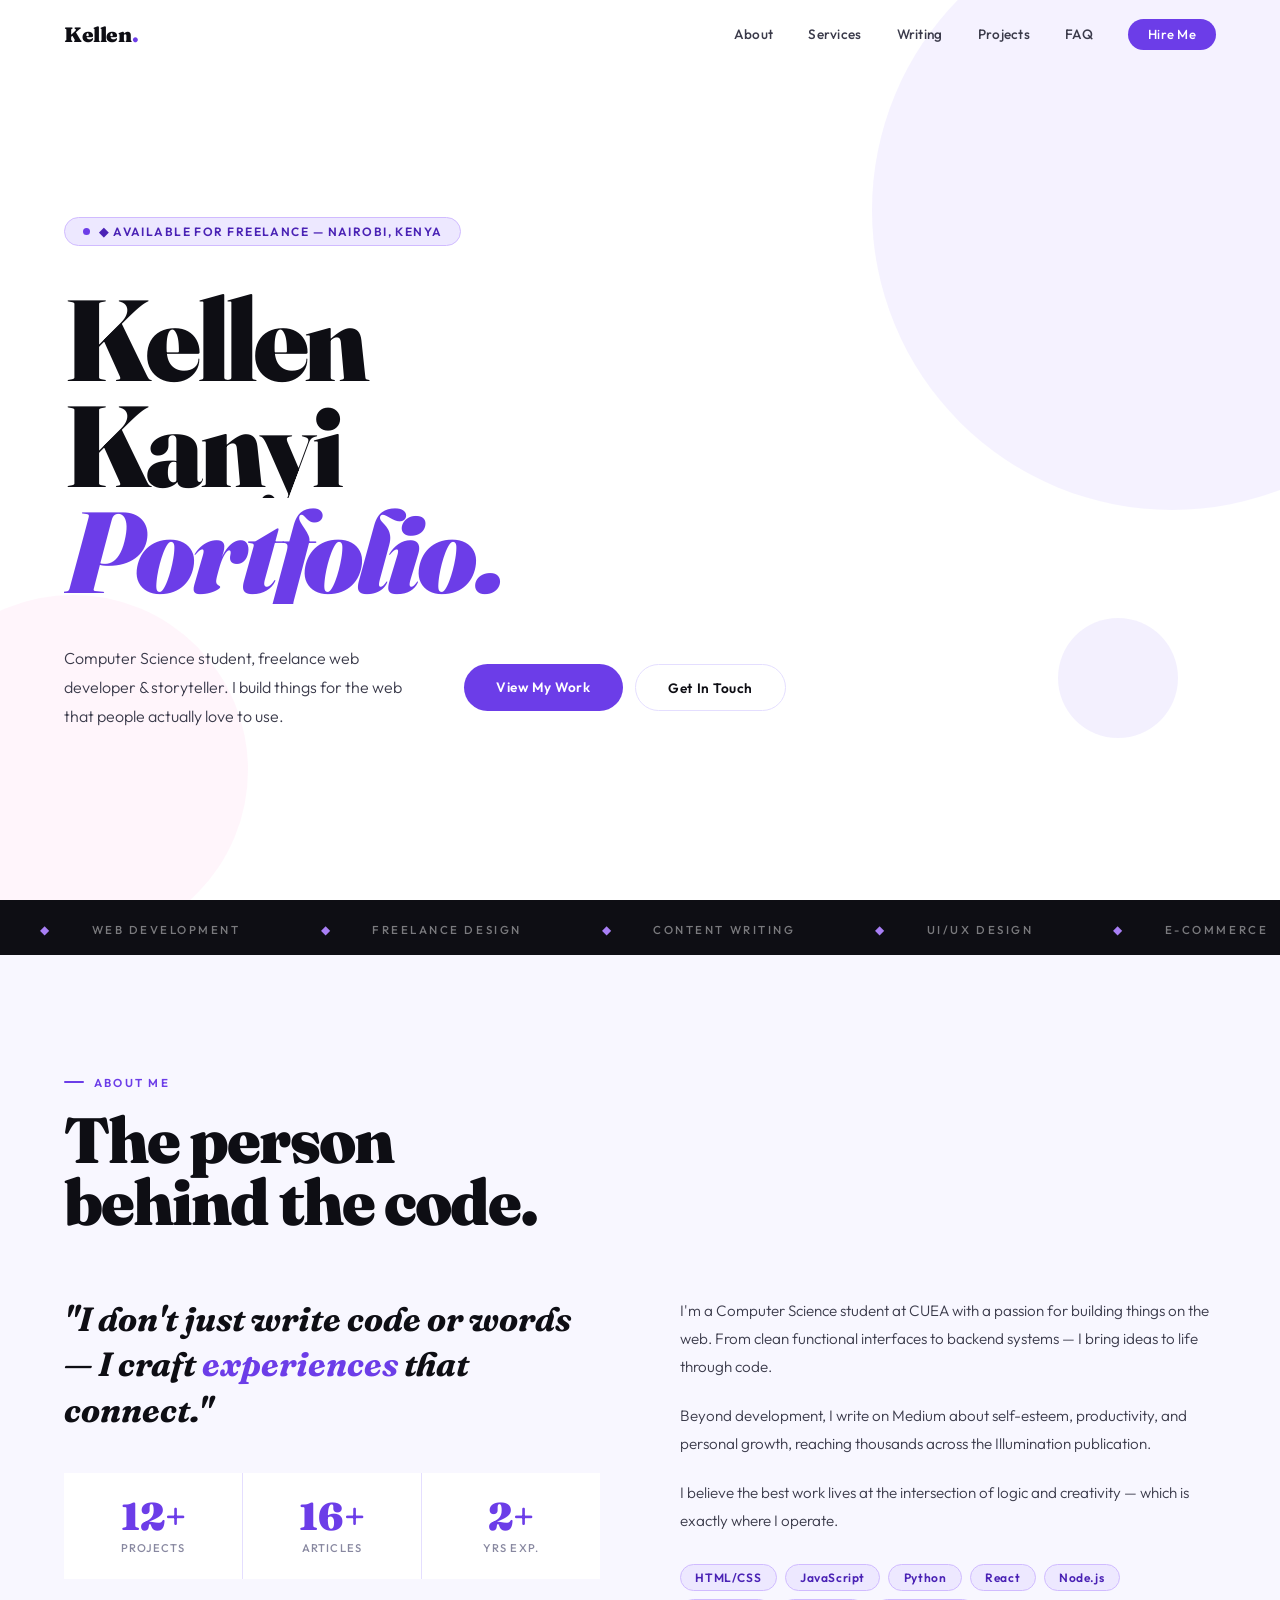
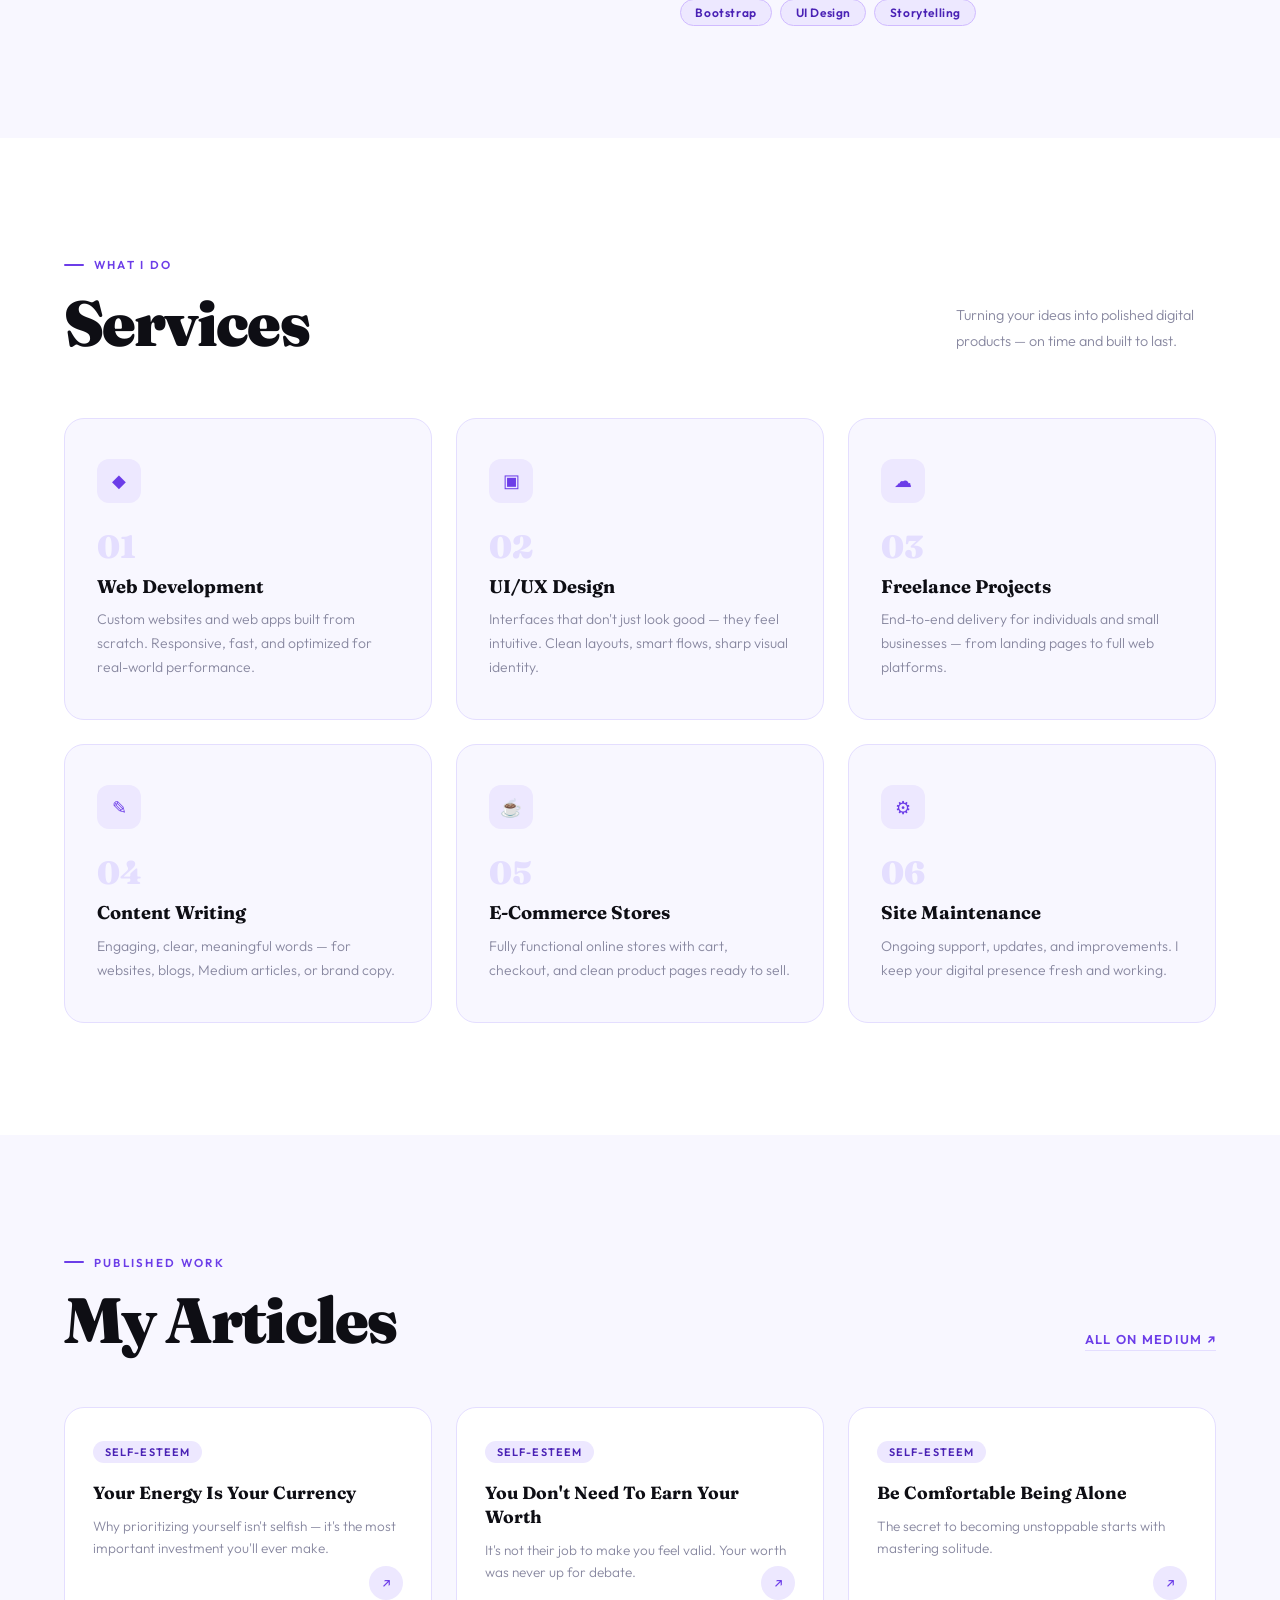
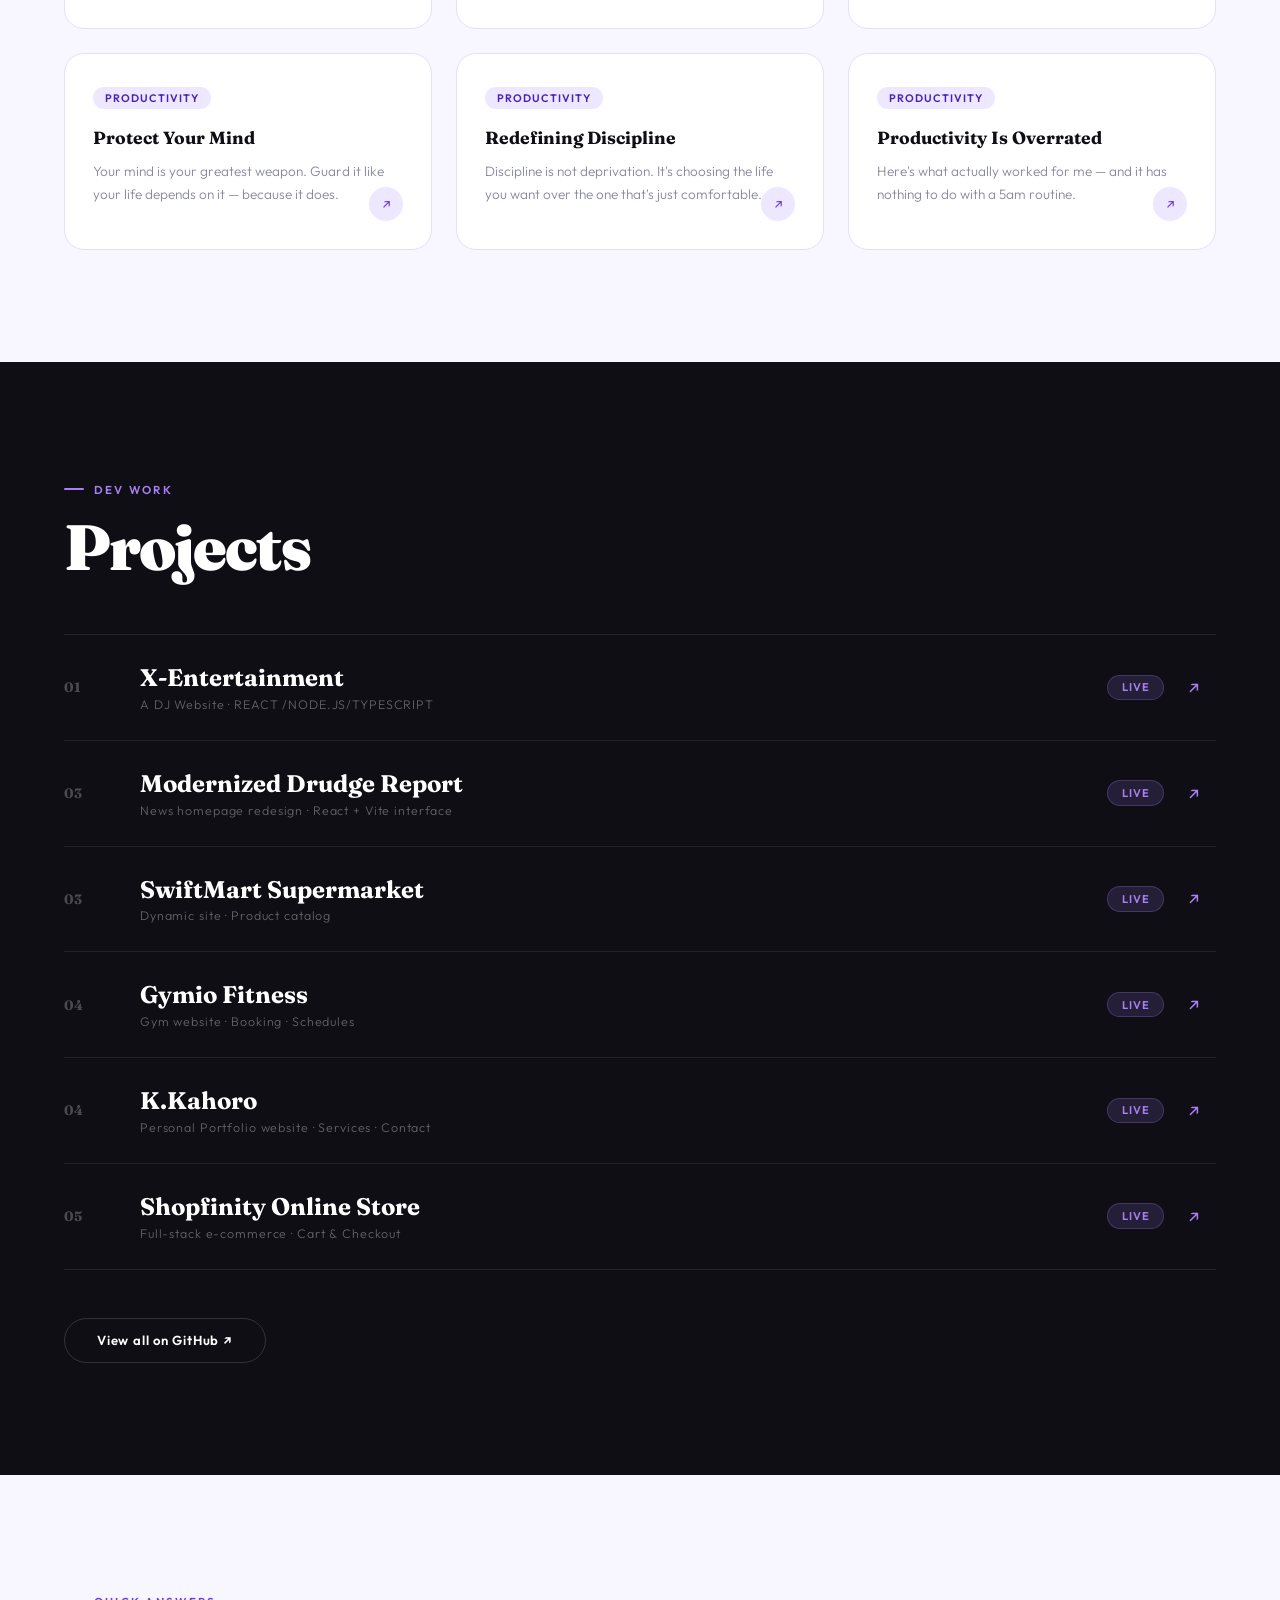
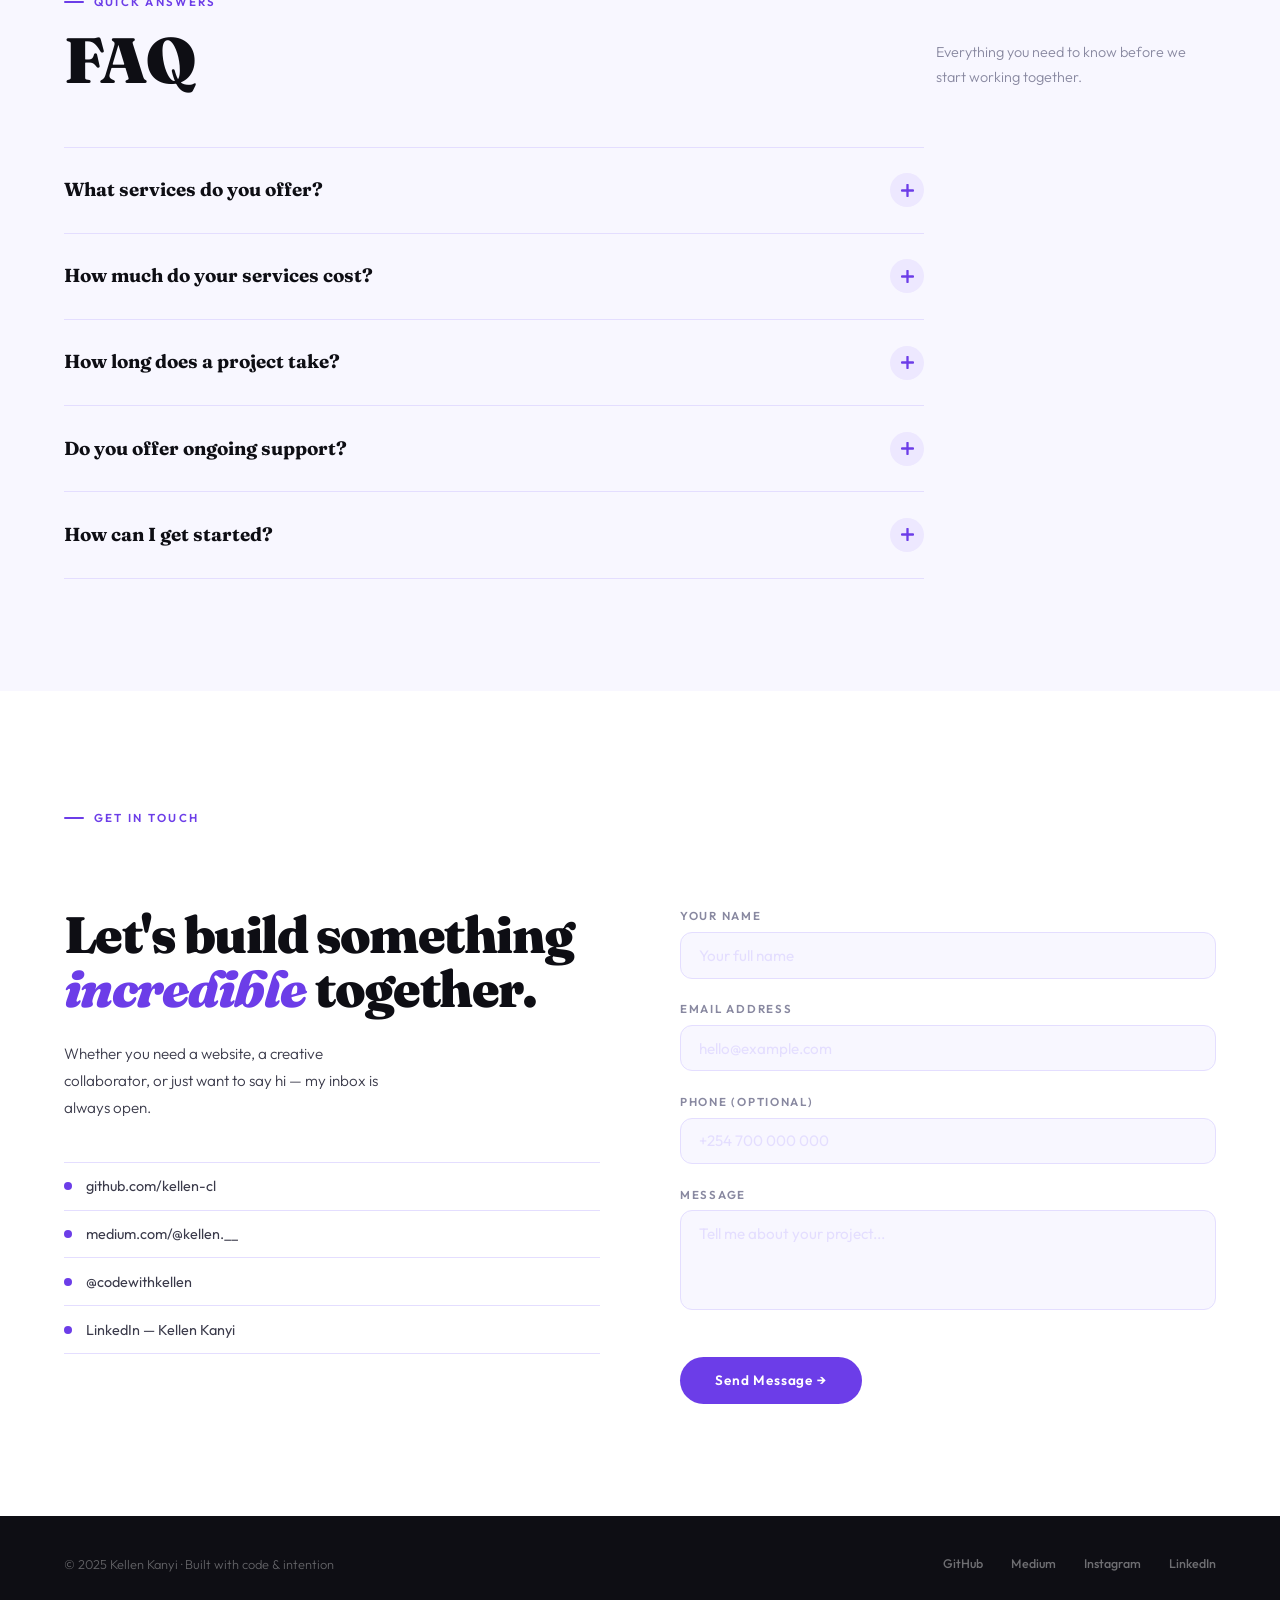
==== commit 669242c2: "Update print statement from 'Hello' to 'Goodbye'" ====
--- a/index.html
+++ b/index.html
@@ -433,12 +433,15 @@
       <div class="proj-tag">Live</div>
       <div class="proj-arr">&#8599;</div>
     </a>
-    <a class="proj-row reveal" href="https://kellen-cl.github.io/prayer-haven/" target="_blank">
-      <div class="proj-idx">02</div>
-      <div><div class="proj-name">Prayer Haven</div><div class="proj-sub">Catholic prayer companion &middot; Devotional app</div></div>
-      <div class="proj-tag">Live</div>
-      <div class="proj-arr">&#8599;</div>
-    </a>
+    <a class="proj-row reveal" href="https://drudge-8mbg.vercel.app/" target="_blank">
+  <div class="proj-idx">03</div>
+  <div>
+    <div class="proj-name">Modernized Drudge Report</div>
+    <div class="proj-sub">News homepage redesign &middot; React + Vite interface </div>
+  </div>
+  <div class="proj-tag">Live</div>
+  <div class="proj-arr">&#8599;</div>
+</a>
     <a class="proj-row reveal d2" href="https://kellen-cl.github.io/swiftmart/" target="_blank">
       <div class="proj-idx">03</div>
       <div><div class="proj-name">SwiftMart Supermarket</div><div class="proj-sub">Dynamic site &middot; Product catalog</div></div>
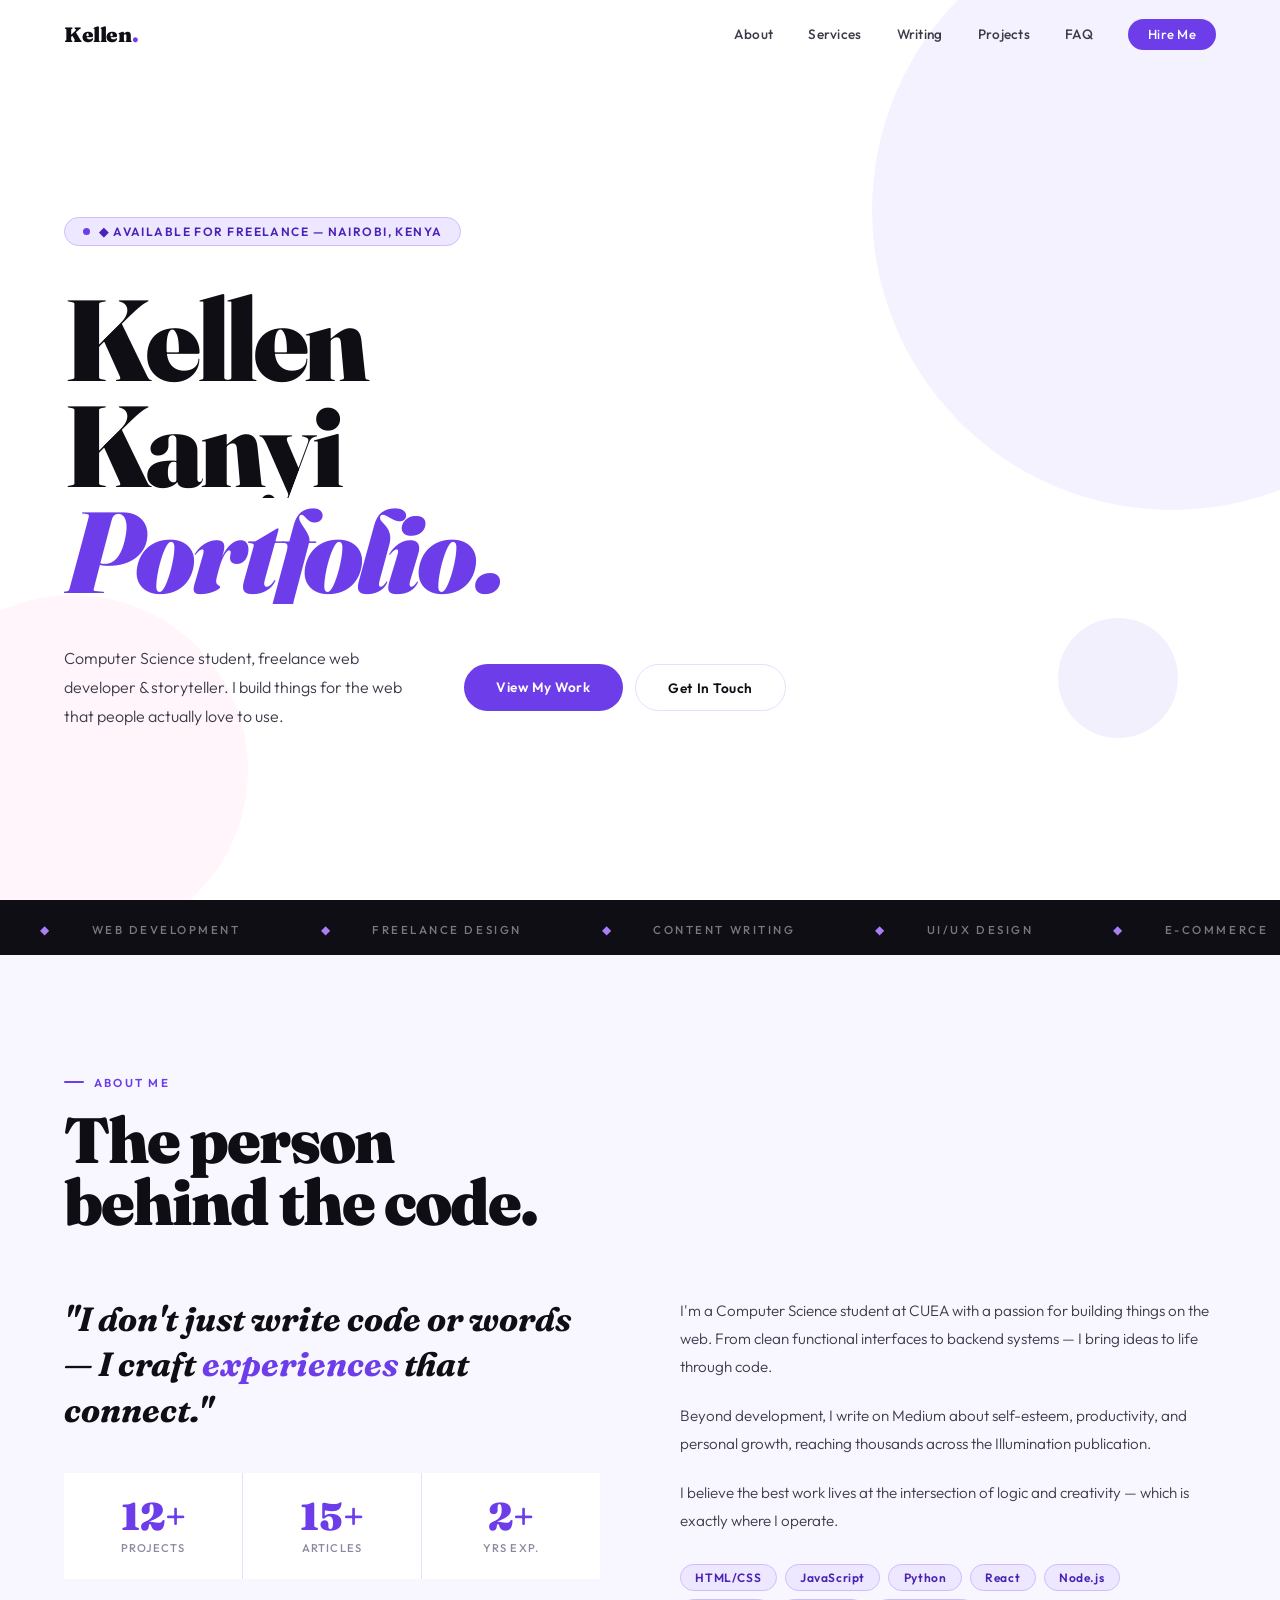
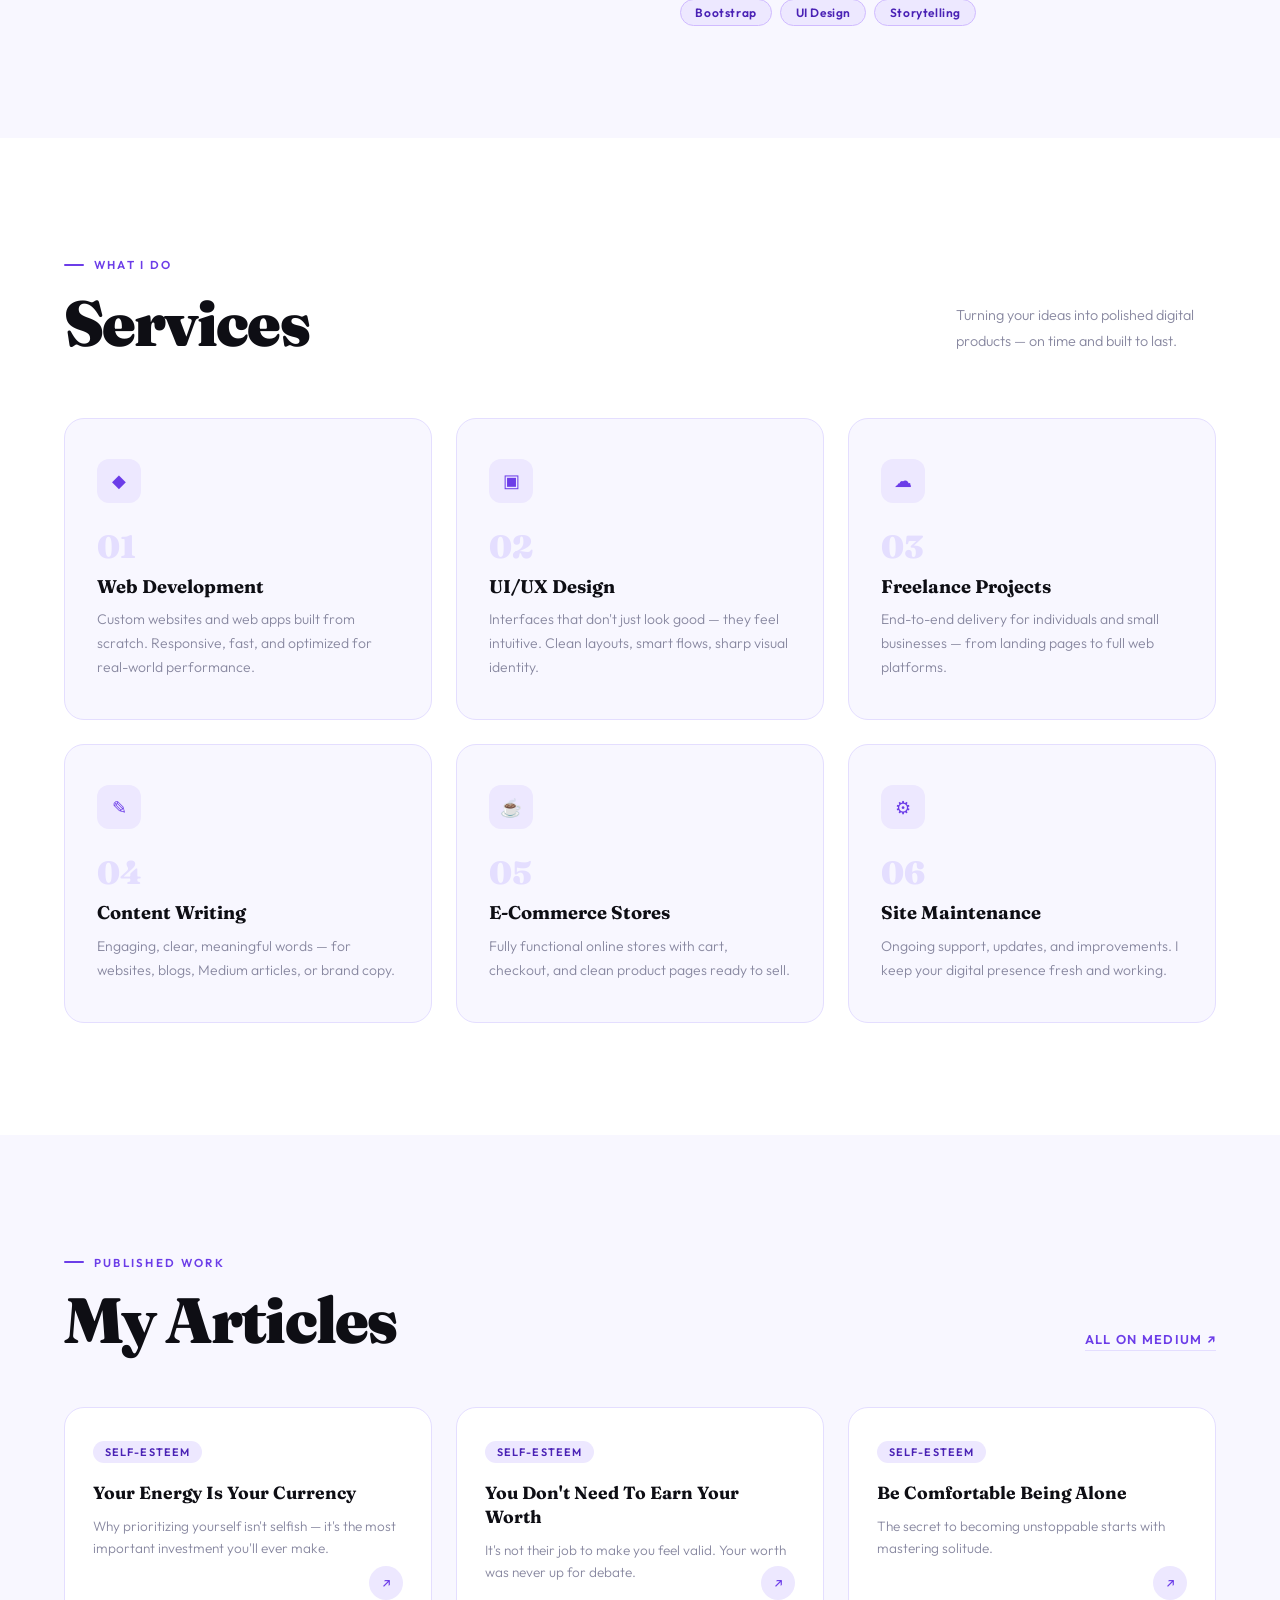
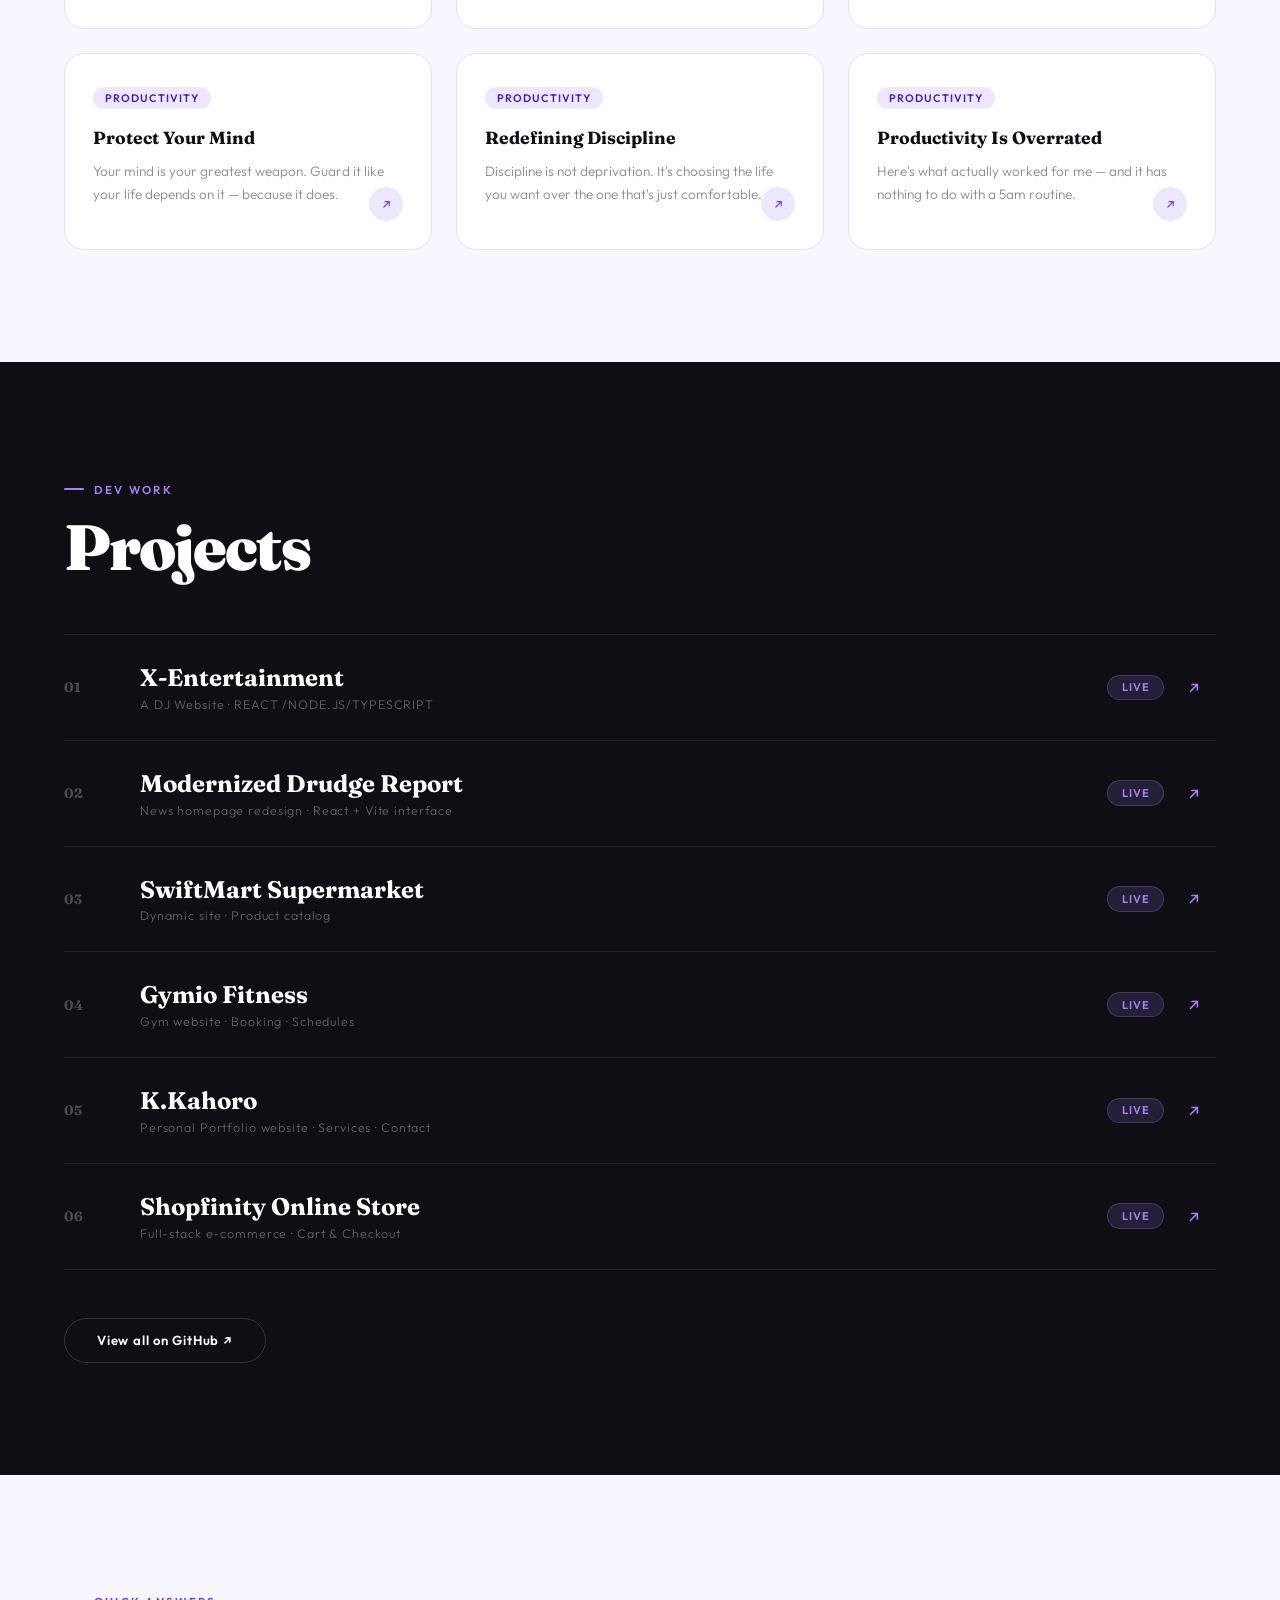
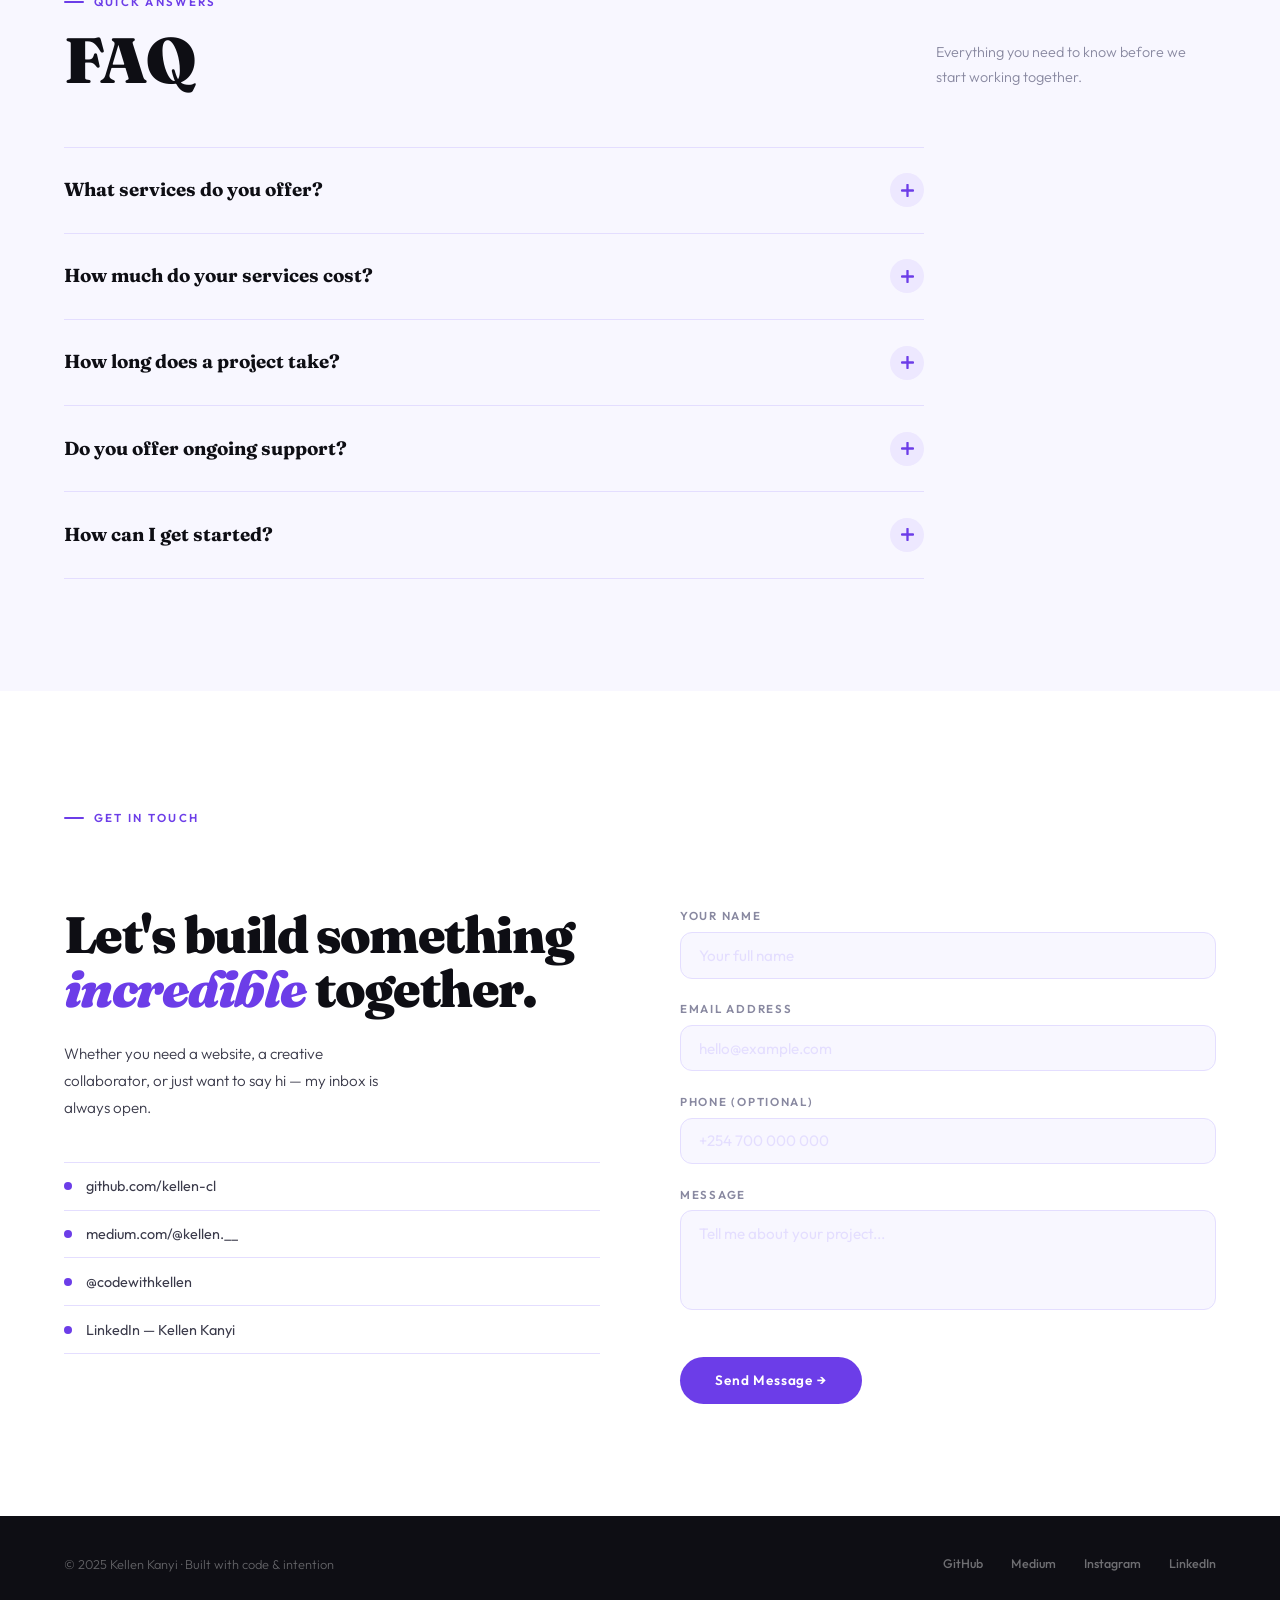
==== commit 6c9800df: "Update index.html" ====
--- a/index.html
+++ b/index.html
@@ -434,7 +434,7 @@
       <div class="proj-arr">&#8599;</div>
     </a>
     <a class="proj-row reveal" href="https://drudge-8mbg.vercel.app/" target="_blank">
-  <div class="proj-idx">03</div>
+  <div class="proj-idx">02</div>
   <div>
     <div class="proj-name">Modernized Drudge Report</div>
     <div class="proj-sub">News homepage redesign &middot; React + Vite interface </div>
@@ -455,13 +455,13 @@
       <div class="proj-arr">&#8599;</div>
     </a>
     <a class="proj-row reveal d1" href="https://kellen-cl.github.io/Kahoro/" target="_blank">
-      <div class="proj-idx">04</div>
+      <div class="proj-idx">05</div>
       <div><div class="proj-name">K.Kahoro</div><div class="proj-sub">Personal Portfolio website &middot; Services &middot; Contact</div></div>
       <div class="proj-tag">Live</div>
       <div class="proj-arr">&#8599;</div>
     </a>
     <a class="proj-row reveal" href="https://shopfinity-m47x.onrender.com/" target="_blank">
-      <div class="proj-idx">05</div>
+      <div class="proj-idx">06</div>
       <div><div class="proj-name">Shopfinity Online Store</div><div class="proj-sub">Full-stack e-commerce &middot; Cart &amp; Checkout</div></div>
       <div class="proj-tag">Live</div>
       <div class="proj-arr">&#8599;</div>
